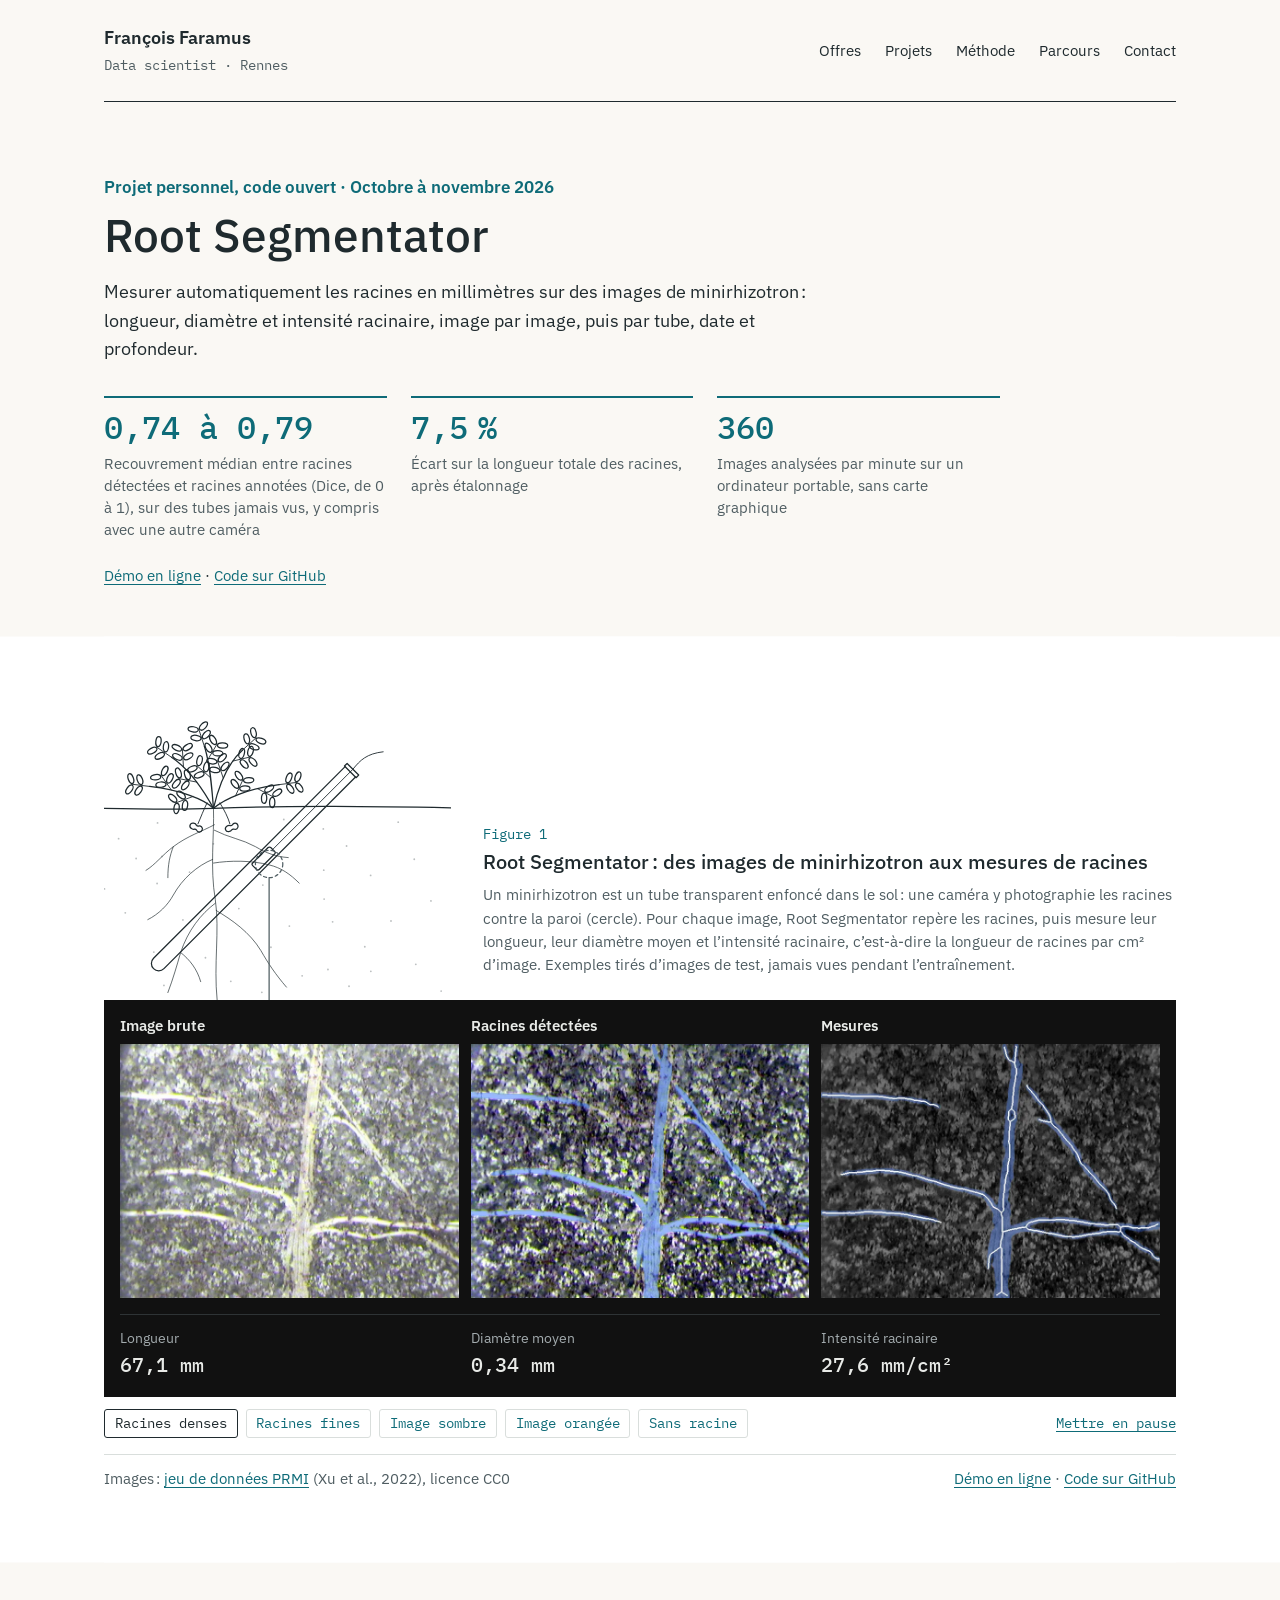
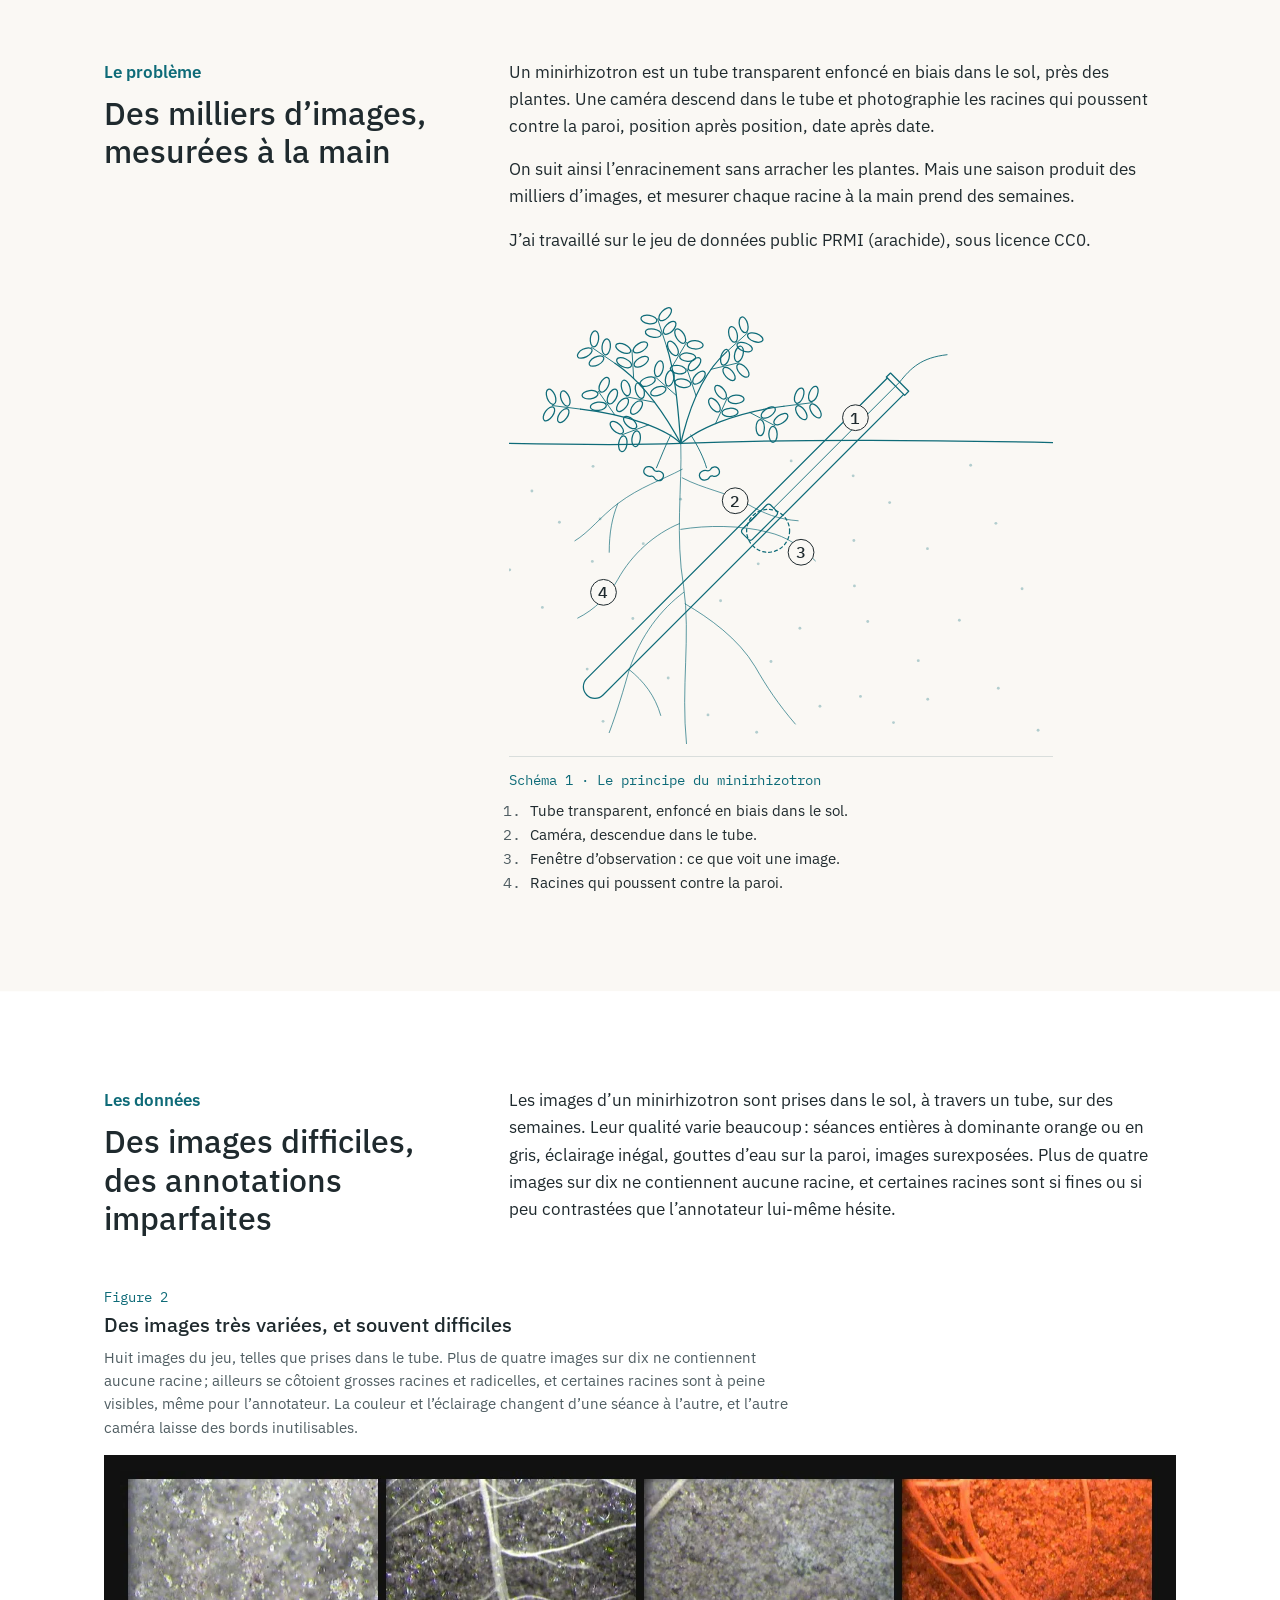
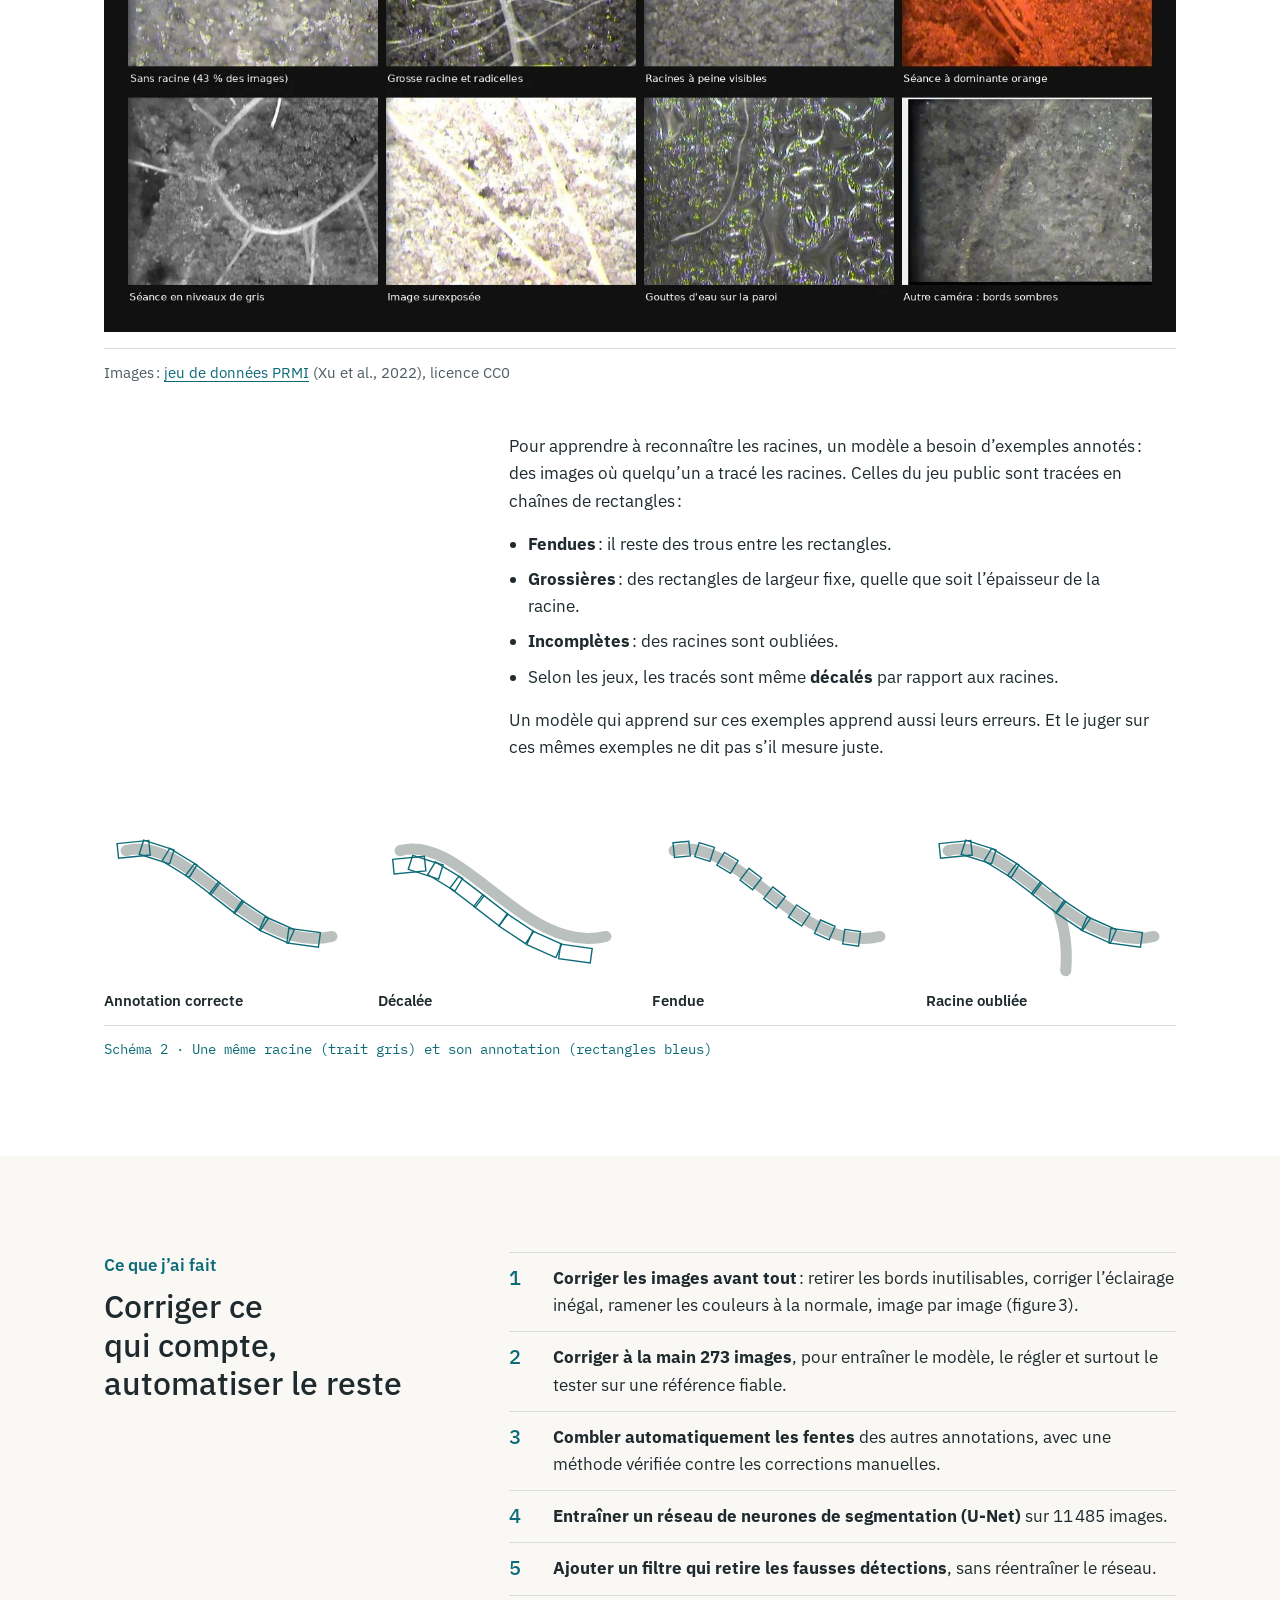
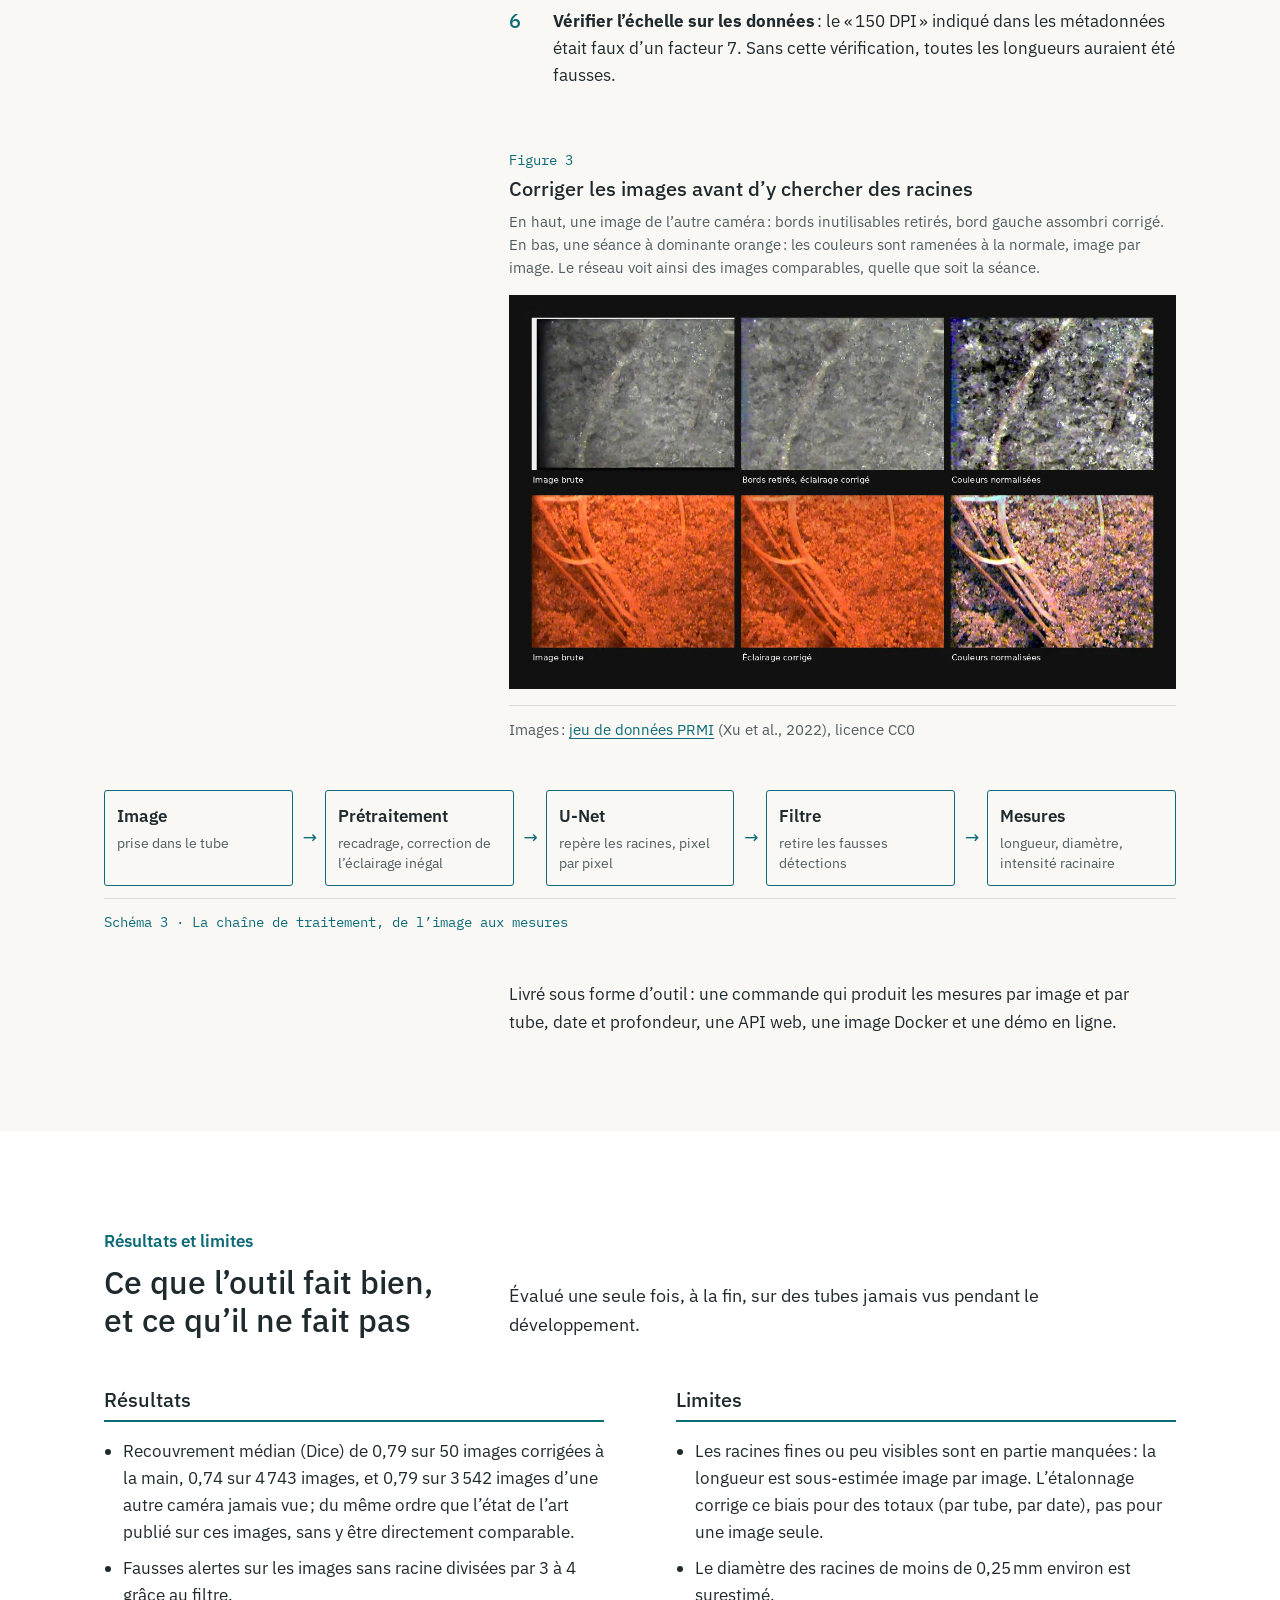
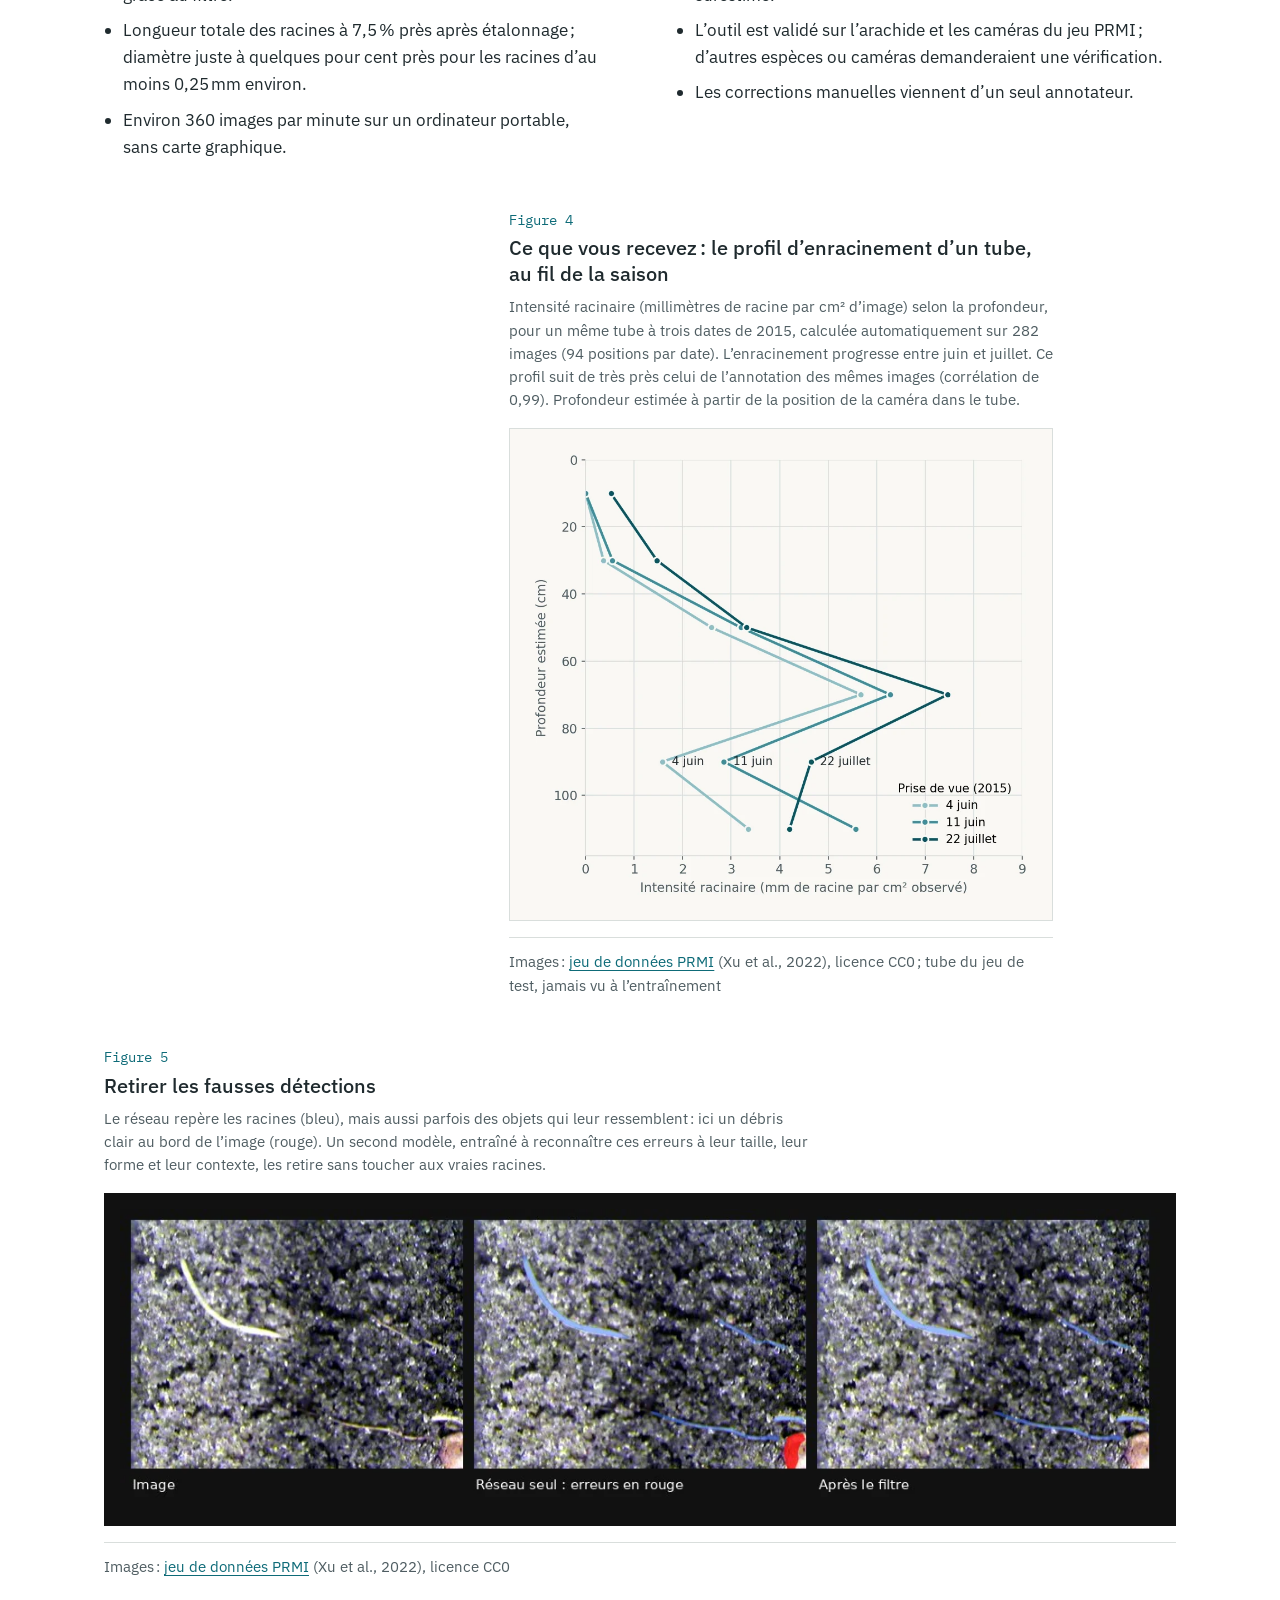
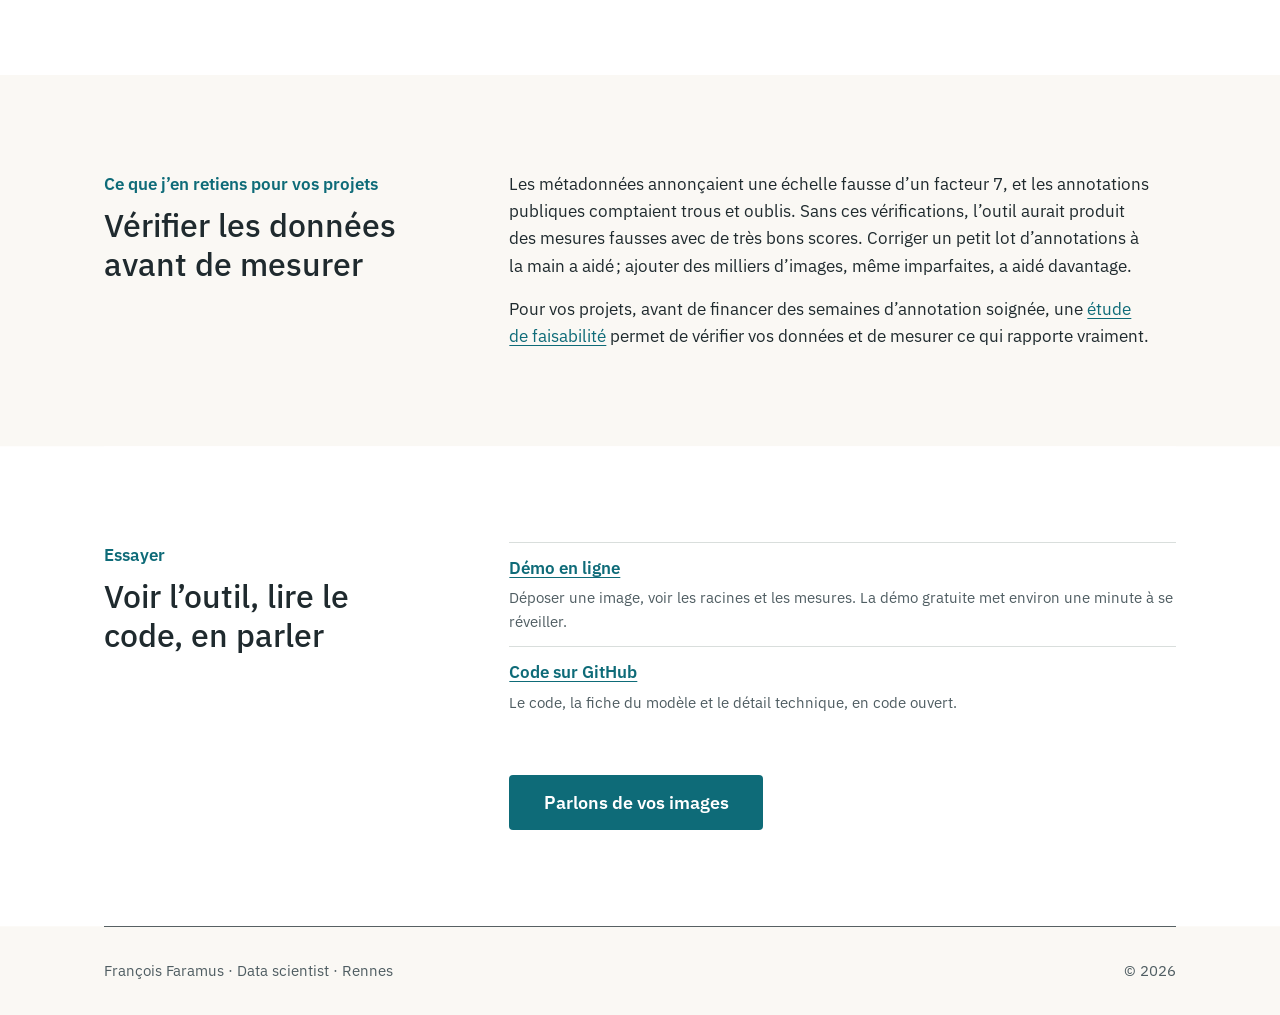
==== projets/root-segmentator.html @ a370ad86 "Maj projet  + refonte de l'interface" ====
<!doctype html>
<html lang="fr">
<head>
  <meta charset="utf-8">
  <meta name="viewport" content="width=device-width, initial-scale=1">
  <title>Root Segmentator : mesurer les racines sur des images de minirhizotron | François Faramus</title>
  <meta name="description" content="Comment j’ai construit Root Segmentator, un outil qui mesure automatiquement les racines sur des images de minirhizotron : le problème, les annotations défectueuses, la méthode, les résultats et les limites.">
  <link rel="stylesheet" href="../assets/css/style.css">
  <script src="../assets/js/figure-exemples.js" defer></script>
</head>
<body>
  <a class="lien-evitement" href="#contenu">Aller au contenu</a>

  <div class="conteneur">
    <header class="entete">
      <a class="logo" href="../index.html">François Faramus<span class="logo-precision">Data scientist · Rennes</span></a>
      <nav class="navigation" aria-label="Navigation principale">
        <ul>
          <li><a href="../index.html#offres">Offres</a></li>
          <li><a href="../index.html#projets">Projets</a></li>
          <li><a href="../index.html#methode">Méthode</a></li>
          <li><a href="../index.html#parcours">Parcours</a></li>
          <li><a href="../index.html#contact">Contact</a></li>
        </ul>
      </nav>
    </header>

    <main id="contenu">
      <header class="page-entete">
        <p class="section-etiquette">Projet personnel, code ouvert · Octobre à novembre 2026</p>
        <h1>Root Segmentator</h1>
        <p class="page-chapo">Mesurer automatiquement les racines en millimètres sur des images de minirhizotron&#8239;: longueur, diamètre et intensité racinaire, image par image, puis par tube, date et profondeur.</p>
        <dl class="chiffres-cles">
          <div><dt>Recouvrement médian entre racines détectées et racines annotées (Dice, de 0 à 1), sur des tubes jamais vus, y compris avec une autre caméra</dt><dd>0,74 à 0,79</dd></div>
          <div><dt>Écart sur la longueur totale des racines, après étalonnage</dt><dd>7,5&#8239;%</dd></div>
          <div><dt>Images analysées par minute sur un ordinateur portable, sans carte graphique</dt><dd>360</dd></div>
        </dl>
        <p class="page-liens"><a href="https://rootseg.streamlit.app">Démo en ligne</a> · <a href="https://github.com/ffaramus/rootseg">Code sur GitHub</a></p>
      </header>

      <section class="vitrine bande" aria-labelledby="figure-titre">
        <figure class="figure">
          <figcaption>
            <p class="figure-numero">Figure 1</p>
            <p class="figure-titre" id="figure-titre">Root Segmentator&#8239;: des images de minirhizotron aux mesures de racines</p>
            <p class="figure-description">Un minirhizotron est un tube transparent enfoncé dans le sol&#8239;: une caméra y photographie les racines contre la paroi (cercle). Pour chaque image, Root Segmentator repère les racines, puis mesure leur longueur, leur diamètre moyen et l’intensité racinaire, c’est-à-dire la longueur de racines par cm² d’image. Exemples tirés d’images de test, jamais vues pendant l’entraînement.</p>
          </figcaption>
          <svg class="figure-schema" viewBox="130 0 380 320" role="img" aria-labelledby="schema-titre">
            <title id="schema-titre">Schéma d’un minirhizotron&#8239;: un plant d’arachide, ses racines, et un tube transparent enfoncé en biais dans le sol, avec une caméra à l’intérieur. Un cercle marque la fenêtre d’observation, d’où part un trait vers la première image.</title>
                <path class="trait" d="M10 110 C90 107 170 113 250 110 S410 107 590 111"/>
                <g class="grains"><circle cx="153.3" cy="224.5" r="1"/><circle cx="370.4" cy="132.6" r="1"/><circle cx="27.4" cy="280.8" r="1"/><circle cx="165.2" cy="165" r="1"/><circle cx="577.6" cy="210.3" r="1"/><circle cx="488.4" cy="211.5" r="1"/><circle cx="375.5" cy="286.7" r="1"/><circle cx="313" cy="262.3" r="1"/><circle cx="444.6" cy="233.5" r="1"/><circle cx="188.7" cy="126" r="1"/><circle cx="422.5" cy="288.7" r="1"/><circle cx="241.2" cy="273.8" r="1"/><circle cx="269" cy="299.6" r="1"/><circle cx="512.2" cy="138.7" r="1"/><circle cx="96.1" cy="161.7" r="1"/><circle cx="370.9" cy="177.8" r="1"/><circle cx="304.1" cy="194.1" r="1"/><circle cx="216.5" cy="232.3" r="1"/><circle cx="347.2" cy="293.6" r="1"/><circle cx="499.6" cy="310.3" r="1"/><circle cx="395.9" cy="151.3" r="1"/><circle cx="526.6" cy="229.3" r="1"/><circle cx="69.6" cy="273.7" r="1"/><circle cx="249.9" cy="148.9" r="1"/><circle cx="184.6" cy="267.6" r="1"/><circle cx="422.3" cy="183.5" r="1"/><circle cx="303" cy="311.7" r="1"/><circle cx="130.5" cy="198.3" r="1"/><circle cx="195.7" cy="304.1" r="1"/><circle cx="522.1" cy="192.5" r="1"/><circle cx="277.8" cy="219.9" r="1"/><circle cx="380.6" cy="234.4" r="1"/><circle cx="333.2" cy="239.1" r="1"/><circle cx="327.1" cy="122.2" r="1"/><circle cx="31.2" cy="238.2" r="1"/><circle cx="371.3" cy="209.5" r="1"/><circle cx="415.9" cy="261.7" r="1"/><circle cx="32.4" cy="131.6" r="1"/><circle cx="398.6" cy="305" r="1"/><circle cx="223.8" cy="180" r="1"/><circle cx="188.2" cy="192.4" r="1"/><circle cx="452.5" cy="125.2" r="1"/><circle cx="193.6" cy="162.7" r="1"/><circle cx="470.1" cy="165.8" r="1"/><circle cx="146" cy="143.2" r="1"/><circle cx="471.8" cy="281" r="1"/></g>
                <path class="trait" d="M250 110 C240 100 214 90 180 86"/>
                <path class="trait fin" d="M227.5 97 L208.8 104"/>
                <ellipse class="trait" cx="218.8" cy="106.7" rx="5.6" ry="2.9" transform="rotate(-262.4 218.8 106.7)"/>
                <ellipse class="trait" cx="214.6" cy="95.4" rx="5.6" ry="2.9" transform="rotate(-138.4 214.6 95.4)"/>
                <ellipse class="trait" cx="209.5" cy="110.2" rx="5.6" ry="2.9" transform="rotate(-262.4 209.5 110.2)"/>
                <ellipse class="trait" cx="205.3" cy="98.9" rx="5.6" ry="2.9" transform="rotate(-138.4 205.3 98.9)"/>
                <path class="trait fin" d="M203.9 90 L192.4 73.6"/>
                <ellipse class="trait" cx="192.4" cy="84" rx="5.6" ry="2.9" transform="rotate(-187 192.4 84)"/>
                <ellipse class="trait" cx="202.2" cy="77.2" rx="5.6" ry="2.9" transform="rotate(-63 202.2 77.2)"/>
                <ellipse class="trait" cx="186.6" cy="75.9" rx="5.6" ry="2.9" transform="rotate(-187 186.6 75.9)"/>
                <ellipse class="trait" cx="196.5" cy="69" rx="5.6" ry="2.9" transform="rotate(-63 196.5 69)"/>
                <path class="trait fin" d="M180 86 L160.2 83.5"/>
                <ellipse class="trait" cx="167.9" cy="90.5" rx="5.6" ry="2.9" transform="rotate(-234.9 167.9 90.5)"/>
                <ellipse class="trait" cx="169.3" cy="78.6" rx="5.6" ry="2.9" transform="rotate(-110.9 169.3 78.6)"/>
                <ellipse class="trait" cx="157.9" cy="89.3" rx="5.6" ry="2.9" transform="rotate(-234.9 157.9 89.3)"/>
                <ellipse class="trait" cx="159.4" cy="77.4" rx="5.6" ry="2.9" transform="rotate(-110.9 159.4 77.4)"/>
                <path class="trait" d="M250 110 C238 88 222 66 204 54"/>
                <path class="trait fin" d="M231.6 81.2 L211.9 77.4"/>
                <ellipse class="trait" cx="219.1" cy="84.9" rx="5.6" ry="2.9" transform="rotate(-230.9 219.1 84.9)"/>
                <ellipse class="trait" cx="221.4" cy="73.1" rx="5.6" ry="2.9" transform="rotate(-106.9 221.4 73.1)"/>
                <ellipse class="trait" cx="209.3" cy="83" rx="5.6" ry="2.9" transform="rotate(-230.9 209.3 83)"/>
                <ellipse class="trait" cx="211.6" cy="71.2" rx="5.6" ry="2.9" transform="rotate(-106.9 211.6 71.2)"/>
                <path class="trait fin" d="M217.1 64.7 L215.9 44.8"/>
                <ellipse class="trait" cx="210.4" cy="53.6" rx="5.6" ry="2.9" transform="rotate(-155.3 210.4 53.6)"/>
                <ellipse class="trait" cx="222.4" cy="52.9" rx="5.6" ry="2.9" transform="rotate(-31.3 222.4 52.9)"/>
                <ellipse class="trait" cx="209.8" cy="43.6" rx="5.6" ry="2.9" transform="rotate(-155.3 209.8 43.6)"/>
                <ellipse class="trait" cx="221.8" cy="42.9" rx="5.6" ry="2.9" transform="rotate(-31.3 221.8 42.9)"/>
                <path class="trait fin" d="M204 54 L187.5 42.7"/>
                <ellipse class="trait" cx="191.1" cy="52.4" rx="5.6" ry="2.9" transform="rotate(-207.6 191.1 52.4)"/>
                <ellipse class="trait" cx="197.9" cy="42.5" rx="5.6" ry="2.9" transform="rotate(-83.6 197.9 42.5)"/>
                <ellipse class="trait" cx="182.9" cy="46.8" rx="5.6" ry="2.9" transform="rotate(-207.6 182.9 46.8)"/>
                <ellipse class="trait" cx="189.7" cy="36.9" rx="5.6" ry="2.9" transform="rotate(-83.6 189.7 36.9)"/>
                <path class="trait" d="M250 110 C248 84 246 60 240 42"/>
                <path class="trait fin" d="M246.9 76.5 L231.9 63.3"/>
                <ellipse class="trait" cx="234.3" cy="73.4" rx="5.6" ry="2.9" transform="rotate(-200.7 234.3 73.4)"/>
                <ellipse class="trait" cx="242.3" cy="64.4" rx="5.6" ry="2.9" transform="rotate(-76.7 242.3 64.4)"/>
                <ellipse class="trait" cx="226.8" cy="66.8" rx="5.6" ry="2.9" transform="rotate(-200.7 226.8 66.8)"/>
                <ellipse class="trait" cx="234.7" cy="57.8" rx="5.6" ry="2.9" transform="rotate(-76.7 234.7 57.8)"/>
                <path class="trait fin" d="M243.8 56.6 L254 39.4"/>
                <ellipse class="trait" cx="244.5" cy="43.6" rx="5.6" ry="2.9" transform="rotate(-121.3 244.5 43.6)"/>
                <ellipse class="trait" cx="254.8" cy="49.7" rx="5.6" ry="2.9" transform="rotate(2.7 254.8 49.7)"/>
                <ellipse class="trait" cx="249.6" cy="35" rx="5.6" ry="2.9" transform="rotate(-121.3 249.6 35)"/>
                <ellipse class="trait" cx="260" cy="41.1" rx="5.6" ry="2.9" transform="rotate(2.7 260 41.1)"/>
                <path class="trait fin" d="M240 42 L233.8 23"/>
                <ellipse class="trait" cx="230.8" cy="32.9" rx="5.6" ry="2.9" transform="rotate(-169.9 230.8 32.9)"/>
                <ellipse class="trait" cx="242.2" cy="29.2" rx="5.6" ry="2.9" transform="rotate(-45.9 242.2 29.2)"/>
                <ellipse class="trait" cx="227.7" cy="23.4" rx="5.6" ry="2.9" transform="rotate(-169.9 227.7 23.4)"/>
                <ellipse class="trait" cx="239.1" cy="19.7" rx="5.6" ry="2.9" transform="rotate(-45.9 239.1 19.7)"/>
                <path class="trait" d="M250 110 C256 84 266 60 282 46"/>
                <path class="trait fin" d="M260.7 76.8 L254.3 57.9"/>
                <ellipse class="trait" cx="251.4" cy="67.9" rx="5.6" ry="2.9" transform="rotate(-170.6 251.4 67.9)"/>
                <ellipse class="trait" cx="262.7" cy="64" rx="5.6" ry="2.9" transform="rotate(-46.6 262.7 64)"/>
                <ellipse class="trait" cx="248.2" cy="58.4" rx="5.6" ry="2.9" transform="rotate(-170.6 248.2 58.4)"/>
                <ellipse class="trait" cx="259.6" cy="54.6" rx="5.6" ry="2.9" transform="rotate(-46.6 259.6 54.6)"/>
                <path class="trait fin" d="M271.1 58.2 L290.6 53.6"/>
                <ellipse class="trait" cx="280.9" cy="49.8" rx="5.6" ry="2.9" transform="rotate(-75.3 280.9 49.8)"/>
                <ellipse class="trait" cx="283.7" cy="61.4" rx="5.6" ry="2.9" transform="rotate(48.7 283.7 61.4)"/>
                <ellipse class="trait" cx="290.6" cy="47.5" rx="5.6" ry="2.9" transform="rotate(-75.3 290.6 47.5)"/>
                <ellipse class="trait" cx="293.4" cy="59.1" rx="5.6" ry="2.9" transform="rotate(48.7 293.4 59.1)"/>
                <path class="trait fin" d="M282 46 L296.8 32.6"/>
                <ellipse class="trait" cx="286.5" cy="33.8" rx="5.6" ry="2.9" transform="rotate(-104.1 286.5 33.8)"/>
                <ellipse class="trait" cx="294.6" cy="42.7" rx="5.6" ry="2.9" transform="rotate(19.9 294.6 42.7)"/>
                <ellipse class="trait" cx="293.9" cy="27.1" rx="5.6" ry="2.9" transform="rotate(-104.1 293.9 27.1)"/>
                <ellipse class="trait" cx="302" cy="36" rx="5.6" ry="2.9" transform="rotate(19.9 302 36)"/>
                <path class="trait" d="M250 110 C262 100 288 88 322 84"/>
                <path class="trait fin" d="M274.2 96.2 L282.6 78"/>
                <ellipse class="trait" cx="273.5" cy="83.2" rx="5.6" ry="2.9" transform="rotate(-127.1 273.5 83.2)"/>
                <ellipse class="trait" cx="284.4" cy="88.3" rx="5.6" ry="2.9" transform="rotate(-3.1 284.4 88.3)"/>
                <ellipse class="trait" cx="277.8" cy="74.2" rx="5.6" ry="2.9" transform="rotate(-127.1 277.8 74.2)"/>
                <ellipse class="trait" cx="288.6" cy="79.2" rx="5.6" ry="2.9" transform="rotate(-3.1 288.6 79.2)"/>
                <path class="trait fin" d="M298.1 88.3 L315.8 97.6"/>
                <ellipse class="trait" cx="311.1" cy="88.4" rx="5.6" ry="2.9" transform="rotate(-34.4 311.1 88.4)"/>
                <ellipse class="trait" cx="305.5" cy="99" rx="5.6" ry="2.9" transform="rotate(89.6 305.5 99)"/>
                <ellipse class="trait" cx="319.9" cy="93" rx="5.6" ry="2.9" transform="rotate(-34.4 319.9 93)"/>
                <ellipse class="trait" cx="314.4" cy="103.6" rx="5.6" ry="2.9" transform="rotate(89.6 314.4 103.6)"/>
                <path class="trait fin" d="M322 84 L341.8 81.5"/>
                <ellipse class="trait" cx="332.7" cy="76.6" rx="5.6" ry="2.9" transform="rotate(-69.2 332.7 76.6)"/>
                <ellipse class="trait" cx="334.2" cy="88.5" rx="5.6" ry="2.9" transform="rotate(54.8 334.2 88.5)"/>
                <ellipse class="trait" cx="342.6" cy="75.4" rx="5.6" ry="2.9" transform="rotate(-69.2 342.6 75.4)"/>
                <ellipse class="trait" cx="344.1" cy="87.3" rx="5.6" ry="2.9" transform="rotate(54.8 344.1 87.3)"/>
                <path class="trait fin" d="M243 104 C239 112 236 120 233 127"/>
                <path class="trait" d="M-9 0 C-9 -4.5 -3 -5 -1 -3 C0 -2.4 1 -2.4 2 -3 C4 -5 9 -4.5 9 0 C9 4.5 4 5 2 3 C1 2.4 0 2.4 -1 3 C-3 5 -9 4.5 -9 0 Z" transform="translate(231 131) rotate(25) scale(0.8)"/>
                <path class="trait fin" d="M257 104 C262 112 266 120 268 127"/>
                <path class="trait" d="M-9 0 C-9 -4.5 -3 -5 -1 -3 C0 -2.4 1 -2.4 2 -3 C4 -5 9 -4.5 9 0 C9 4.5 4 5 2 3 C1 2.4 0 2.4 -1 3 C-3 5 -9 4.5 -9 0 Z" transform="translate(270 131) rotate(-20) scale(0.8)"/>
                <path class="trait racine" d="M250 110 C251 140 246 175 252 210 C257 245 250 280 254 320"/>
                <path class="trait racine" d="M251 128 C236 136 222 140 206 152 C194 161 186 172 176 178"/>
                <path class="trait racine" d="M206 152 C202 162 200 172 200 186"/>
                <path class="trait racine" d="M251 134 C266 142 282 144 296 152 C308 159 318 163 332 164"/>
                <path class="trait racine" d="M249 166 C232 173 216 187 206 205 C200 216 190 226 178 232"/>
                <path class="trait racine" d="M250 170 C268 167 292 167 311 172 C324 175 334 182 344 192"/>
                <path class="trait racine" d="M252 214 C236 226 222 244 214 268 C210 282 206 296 200 312"/>
                <path class="trait racine" d="M214 268 C224 276 232 286 236 300"/>
                <path class="trait racine" d="M253 222 C270 232 290 246 302 266 C310 280 318 292 330 306"/>
                <path class="trait" d="M394.3 64.3 L184.3 274.3 A8 8 0 0 0 195.7 285.7 L405.7 75.7"/>
                <path class="trait" d="M393.6 63.6 L396.5 60.8 L409.2 73.5 L406.4 76.4 Z"/>
                <rect class="trait" x="-14" y="-5" width="28" height="10" rx="2" transform="translate(305 165) rotate(135)"/>
                <path class="trait" d="M-2 5 L4 5" transform="translate(305 165) rotate(135)" stroke-width="2.5"/>
                <path class="trait fin" d="M314.9 155.1 L402.8 67.2 C410.8 57.2 418 50 436 48"/>
                <g class="repere"><circle class="trait" cx="311" cy="171" r="15" stroke-dasharray="3 3"/><path class="trait" d="M311 186 L311 320"/></g>
          </svg>
          <div class="figure-cadre">
            <div class="panneaux">
                  <div class="panneau">
                    <p class="panneau-titre">Image brute</p>
                    <img data-panneau="brute" src="../assets/img/racines/denses-brute.webp" width="736" height="552" alt="Image brute de minirhizotron&#8239;: plusieurs racines d’arachide, dont une grosse racine verticale.">
                  </div>
                  <div class="panneau">
                    <p class="panneau-titre">Racines détectées</p>
                    <img data-panneau="detectees" src="../assets/img/racines/denses-detectees.webp" width="736" height="552" alt="Même image&#8239;: les racines détectées sont colorées en bleu.">
                  </div>
                  <div class="panneau">
                    <p class="panneau-titre">Mesures</p>
                    <img data-panneau="mesures" src="../assets/img/racines/denses-mesures.webp" width="736" height="552" alt="Même image assombrie&#8239;: la ligne centrale blanche de chaque racine sert à mesurer la longueur.">
                  </div>
            </div>
            <dl class="figure-mesures">
              <div><dt>Longueur</dt><dd data-mesure="longueur">67,1 mm</dd></div>
              <div><dt>Diamètre moyen</dt><dd data-mesure="diametre">0,34 mm</dd></div>
              <div><dt>Intensité racinaire</dt><dd data-mesure="intensite">27,6 mm/cm²</dd></div>
            </dl>
          </div>
          <div class="figure-commandes" hidden>
            <div class="exemples" role="group" aria-label="Choisir un exemple">
                <button type="button" class="exemple" data-cle="denses" data-largeur="736" data-hauteur="552" aria-pressed="true" data-brute="Image brute de minirhizotron&#8239;: plusieurs racines d’arachide, dont une grosse racine verticale." data-detectees="Même image&#8239;: les racines détectées sont colorées en bleu." data-mesures="Même image assombrie&#8239;: la ligne centrale blanche de chaque racine sert à mesurer la longueur." data-longueur="67,1 mm" data-diametre="0,34 mm" data-intensite="27,6 mm/cm²">Racines denses</button>
                <button type="button" class="exemple" data-cle="fines" data-largeur="736" data-hauteur="552" aria-pressed="false" data-brute="Image brute de minirhizotron&#8239;: quelques racines fines, peu contrastées." data-detectees="Même image&#8239;: les racines détectées sont colorées en bleu." data-mesures="Même image assombrie&#8239;: la ligne centrale blanche de chaque racine sert à mesurer la longueur." data-longueur="31,5 mm" data-diametre="0,21 mm" data-intensite="12,9 mm/cm²">Racines fines</button>
                <button type="button" class="exemple" data-cle="sombre" data-largeur="736" data-hauteur="552" aria-pressed="false" data-brute="Image brute de minirhizotron&#8239;: image sombre traversée par quelques racines." data-detectees="Même image&#8239;: les racines détectées sont colorées en bleu." data-mesures="Même image assombrie&#8239;: la ligne centrale blanche de chaque racine sert à mesurer la longueur." data-longueur="48,7 mm" data-diametre="0,25 mm" data-intensite="20,0 mm/cm²">Image sombre</button>
                <button type="button" class="exemple" data-cle="orangee" data-largeur="736" data-hauteur="552" aria-pressed="false" data-brute="Image brute de minirhizotron&#8239;: sol aux tons orangés, traversé par plusieurs racines brunes." data-detectees="Même image&#8239;: les racines détectées sont colorées en bleu." data-mesures="Même image assombrie&#8239;: la ligne centrale blanche de chaque racine sert à mesurer la longueur." data-longueur="54,9 mm" data-diametre="0,30 mm" data-intensite="22,6 mm/cm²">Image orangée</button>
                <button type="button" class="exemple" data-cle="sans-racine" data-largeur="736" data-hauteur="552" aria-pressed="false" data-brute="Image brute de minirhizotron&#8239;: sol sans racine." data-detectees="Même image&#8239;: aucune racine détectée." data-mesures="Même image assombrie&#8239;: aucune racine à mesurer." data-longueur="0,0 mm" data-diametre="aucune racine" data-intensite="0,0 mm/cm²">Sans racine</button>
            </div>
            <button class="figure-lecture" type="button">Mettre en pause</button>
          </div>
          <p class="figure-source">
            <span>Images&#8239;: <a href="https://datadryad.org/dataset/doi:10.5061/dryad.2v6wwpzp4">jeu de données PRMI</a> (Xu et al., 2022), licence CC0</span>
            <span class="figure-liens"><a href="https://rootseg.streamlit.app">Démo en ligne</a> · <a href="https://github.com/ffaramus/rootseg">Code sur GitHub</a></span>
          </p>
        </figure>
      </section>

      <section class="section" aria-labelledby="probleme-titre">
        <header class="section-entete">
          <div class="section-titre">
            <p class="section-etiquette">Le problème</p>
            <h2 id="probleme-titre">Des milliers d’images, mesurées à la main</h2>
          </div>
        </header>
        <div class="etude-colonnes">
          <div class="etude-texte">
            <p>Un minirhizotron est un tube transparent enfoncé en biais dans le sol, près des plantes. Une caméra descend dans le tube et photographie les racines qui poussent contre la paroi, position après position, date après date.</p>
            <p>On suit ainsi l’enracinement sans arracher les plantes. Mais une saison produit des milliers d’images, et mesurer chaque racine à la main prend des semaines.</p>
            <p>J’ai travaillé sur le jeu de données public PRMI (arachide), sous licence CC0.</p>
          </div>
          <figure class="schema">
            <svg class="schema-dessin" viewBox="130 0 380 320" role="img" aria-labelledby="schema1-titre">
              <title id="schema1-titre">Schéma d’un minirhizotron : plant d’arachide, racines, tube transparent enfoncé en biais dans le sol, caméra dans le tube et fenêtre d’observation entourée.</title>
              <path class="trait" d="M10 110 C90 107 170 113 250 110 S410 107 590 111"/>
              <g class="grains"><circle cx="153.3" cy="224.5" r="1"/><circle cx="370.4" cy="132.6" r="1"/><circle cx="27.4" cy="280.8" r="1"/><circle cx="165.2" cy="165" r="1"/><circle cx="577.6" cy="210.3" r="1"/><circle cx="488.4" cy="211.5" r="1"/><circle cx="375.5" cy="286.7" r="1"/><circle cx="313" cy="262.3" r="1"/><circle cx="444.6" cy="233.5" r="1"/><circle cx="188.7" cy="126" r="1"/><circle cx="422.5" cy="288.7" r="1"/><circle cx="241.2" cy="273.8" r="1"/><circle cx="269" cy="299.6" r="1"/><circle cx="512.2" cy="138.7" r="1"/><circle cx="96.1" cy="161.7" r="1"/><circle cx="370.9" cy="177.8" r="1"/><circle cx="304.1" cy="194.1" r="1"/><circle cx="216.5" cy="232.3" r="1"/><circle cx="347.2" cy="293.6" r="1"/><circle cx="499.6" cy="310.3" r="1"/><circle cx="395.9" cy="151.3" r="1"/><circle cx="526.6" cy="229.3" r="1"/><circle cx="69.6" cy="273.7" r="1"/><circle cx="249.9" cy="148.9" r="1"/><circle cx="184.6" cy="267.6" r="1"/><circle cx="422.3" cy="183.5" r="1"/><circle cx="303" cy="311.7" r="1"/><circle cx="130.5" cy="198.3" r="1"/><circle cx="195.7" cy="304.1" r="1"/><circle cx="522.1" cy="192.5" r="1"/><circle cx="277.8" cy="219.9" r="1"/><circle cx="380.6" cy="234.4" r="1"/><circle cx="333.2" cy="239.1" r="1"/><circle cx="327.1" cy="122.2" r="1"/><circle cx="31.2" cy="238.2" r="1"/><circle cx="371.3" cy="209.5" r="1"/><circle cx="415.9" cy="261.7" r="1"/><circle cx="32.4" cy="131.6" r="1"/><circle cx="398.6" cy="305" r="1"/><circle cx="223.8" cy="180" r="1"/><circle cx="188.2" cy="192.4" r="1"/><circle cx="452.5" cy="125.2" r="1"/><circle cx="193.6" cy="162.7" r="1"/><circle cx="470.1" cy="165.8" r="1"/><circle cx="146" cy="143.2" r="1"/><circle cx="471.8" cy="281" r="1"/></g>
              <path class="trait" d="M250 110 C240 100 214 90 180 86"/>
              <path class="trait fin" d="M227.5 97 L208.8 104"/>
              <ellipse class="trait" cx="218.8" cy="106.7" rx="5.6" ry="2.9" transform="rotate(-262.4 218.8 106.7)"/>
              <ellipse class="trait" cx="214.6" cy="95.4" rx="5.6" ry="2.9" transform="rotate(-138.4 214.6 95.4)"/>
              <ellipse class="trait" cx="209.5" cy="110.2" rx="5.6" ry="2.9" transform="rotate(-262.4 209.5 110.2)"/>
              <ellipse class="trait" cx="205.3" cy="98.9" rx="5.6" ry="2.9" transform="rotate(-138.4 205.3 98.9)"/>
              <path class="trait fin" d="M203.9 90 L192.4 73.6"/>
              <ellipse class="trait" cx="192.4" cy="84" rx="5.6" ry="2.9" transform="rotate(-187 192.4 84)"/>
              <ellipse class="trait" cx="202.2" cy="77.2" rx="5.6" ry="2.9" transform="rotate(-63 202.2 77.2)"/>
              <ellipse class="trait" cx="186.6" cy="75.9" rx="5.6" ry="2.9" transform="rotate(-187 186.6 75.9)"/>
              <ellipse class="trait" cx="196.5" cy="69" rx="5.6" ry="2.9" transform="rotate(-63 196.5 69)"/>
              <path class="trait fin" d="M180 86 L160.2 83.5"/>
              <ellipse class="trait" cx="167.9" cy="90.5" rx="5.6" ry="2.9" transform="rotate(-234.9 167.9 90.5)"/>
              <ellipse class="trait" cx="169.3" cy="78.6" rx="5.6" ry="2.9" transform="rotate(-110.9 169.3 78.6)"/>
              <ellipse class="trait" cx="157.9" cy="89.3" rx="5.6" ry="2.9" transform="rotate(-234.9 157.9 89.3)"/>
              <ellipse class="trait" cx="159.4" cy="77.4" rx="5.6" ry="2.9" transform="rotate(-110.9 159.4 77.4)"/>
              <path class="trait" d="M250 110 C238 88 222 66 204 54"/>
              <path class="trait fin" d="M231.6 81.2 L211.9 77.4"/>
              <ellipse class="trait" cx="219.1" cy="84.9" rx="5.6" ry="2.9" transform="rotate(-230.9 219.1 84.9)"/>
              <ellipse class="trait" cx="221.4" cy="73.1" rx="5.6" ry="2.9" transform="rotate(-106.9 221.4 73.1)"/>
              <ellipse class="trait" cx="209.3" cy="83" rx="5.6" ry="2.9" transform="rotate(-230.9 209.3 83)"/>
              <ellipse class="trait" cx="211.6" cy="71.2" rx="5.6" ry="2.9" transform="rotate(-106.9 211.6 71.2)"/>
              <path class="trait fin" d="M217.1 64.7 L215.9 44.8"/>
              <ellipse class="trait" cx="210.4" cy="53.6" rx="5.6" ry="2.9" transform="rotate(-155.3 210.4 53.6)"/>
              <ellipse class="trait" cx="222.4" cy="52.9" rx="5.6" ry="2.9" transform="rotate(-31.3 222.4 52.9)"/>
              <ellipse class="trait" cx="209.8" cy="43.6" rx="5.6" ry="2.9" transform="rotate(-155.3 209.8 43.6)"/>
              <ellipse class="trait" cx="221.8" cy="42.9" rx="5.6" ry="2.9" transform="rotate(-31.3 221.8 42.9)"/>
              <path class="trait fin" d="M204 54 L187.5 42.7"/>
              <ellipse class="trait" cx="191.1" cy="52.4" rx="5.6" ry="2.9" transform="rotate(-207.6 191.1 52.4)"/>
              <ellipse class="trait" cx="197.9" cy="42.5" rx="5.6" ry="2.9" transform="rotate(-83.6 197.9 42.5)"/>
              <ellipse class="trait" cx="182.9" cy="46.8" rx="5.6" ry="2.9" transform="rotate(-207.6 182.9 46.8)"/>
              <ellipse class="trait" cx="189.7" cy="36.9" rx="5.6" ry="2.9" transform="rotate(-83.6 189.7 36.9)"/>
              <path class="trait" d="M250 110 C248 84 246 60 240 42"/>
              <path class="trait fin" d="M246.9 76.5 L231.9 63.3"/>
              <ellipse class="trait" cx="234.3" cy="73.4" rx="5.6" ry="2.9" transform="rotate(-200.7 234.3 73.4)"/>
              <ellipse class="trait" cx="242.3" cy="64.4" rx="5.6" ry="2.9" transform="rotate(-76.7 242.3 64.4)"/>
              <ellipse class="trait" cx="226.8" cy="66.8" rx="5.6" ry="2.9" transform="rotate(-200.7 226.8 66.8)"/>
              <ellipse class="trait" cx="234.7" cy="57.8" rx="5.6" ry="2.9" transform="rotate(-76.7 234.7 57.8)"/>
              <path class="trait fin" d="M243.8 56.6 L254 39.4"/>
              <ellipse class="trait" cx="244.5" cy="43.6" rx="5.6" ry="2.9" transform="rotate(-121.3 244.5 43.6)"/>
              <ellipse class="trait" cx="254.8" cy="49.7" rx="5.6" ry="2.9" transform="rotate(2.7 254.8 49.7)"/>
              <ellipse class="trait" cx="249.6" cy="35" rx="5.6" ry="2.9" transform="rotate(-121.3 249.6 35)"/>
              <ellipse class="trait" cx="260" cy="41.1" rx="5.6" ry="2.9" transform="rotate(2.7 260 41.1)"/>
              <path class="trait fin" d="M240 42 L233.8 23"/>
              <ellipse class="trait" cx="230.8" cy="32.9" rx="5.6" ry="2.9" transform="rotate(-169.9 230.8 32.9)"/>
              <ellipse class="trait" cx="242.2" cy="29.2" rx="5.6" ry="2.9" transform="rotate(-45.9 242.2 29.2)"/>
              <ellipse class="trait" cx="227.7" cy="23.4" rx="5.6" ry="2.9" transform="rotate(-169.9 227.7 23.4)"/>
              <ellipse class="trait" cx="239.1" cy="19.7" rx="5.6" ry="2.9" transform="rotate(-45.9 239.1 19.7)"/>
              <path class="trait" d="M250 110 C256 84 266 60 282 46"/>
              <path class="trait fin" d="M260.7 76.8 L254.3 57.9"/>
              <ellipse class="trait" cx="251.4" cy="67.9" rx="5.6" ry="2.9" transform="rotate(-170.6 251.4 67.9)"/>
              <ellipse class="trait" cx="262.7" cy="64" rx="5.6" ry="2.9" transform="rotate(-46.6 262.7 64)"/>
              <ellipse class="trait" cx="248.2" cy="58.4" rx="5.6" ry="2.9" transform="rotate(-170.6 248.2 58.4)"/>
              <ellipse class="trait" cx="259.6" cy="54.6" rx="5.6" ry="2.9" transform="rotate(-46.6 259.6 54.6)"/>
              <path class="trait fin" d="M271.1 58.2 L290.6 53.6"/>
              <ellipse class="trait" cx="280.9" cy="49.8" rx="5.6" ry="2.9" transform="rotate(-75.3 280.9 49.8)"/>
              <ellipse class="trait" cx="283.7" cy="61.4" rx="5.6" ry="2.9" transform="rotate(48.7 283.7 61.4)"/>
              <ellipse class="trait" cx="290.6" cy="47.5" rx="5.6" ry="2.9" transform="rotate(-75.3 290.6 47.5)"/>
              <ellipse class="trait" cx="293.4" cy="59.1" rx="5.6" ry="2.9" transform="rotate(48.7 293.4 59.1)"/>
              <path class="trait fin" d="M282 46 L296.8 32.6"/>
              <ellipse class="trait" cx="286.5" cy="33.8" rx="5.6" ry="2.9" transform="rotate(-104.1 286.5 33.8)"/>
              <ellipse class="trait" cx="294.6" cy="42.7" rx="5.6" ry="2.9" transform="rotate(19.9 294.6 42.7)"/>
              <ellipse class="trait" cx="293.9" cy="27.1" rx="5.6" ry="2.9" transform="rotate(-104.1 293.9 27.1)"/>
              <ellipse class="trait" cx="302" cy="36" rx="5.6" ry="2.9" transform="rotate(19.9 302 36)"/>
              <path class="trait" d="M250 110 C262 100 288 88 322 84"/>
              <path class="trait fin" d="M274.2 96.2 L282.6 78"/>
              <ellipse class="trait" cx="273.5" cy="83.2" rx="5.6" ry="2.9" transform="rotate(-127.1 273.5 83.2)"/>
              <ellipse class="trait" cx="284.4" cy="88.3" rx="5.6" ry="2.9" transform="rotate(-3.1 284.4 88.3)"/>
              <ellipse class="trait" cx="277.8" cy="74.2" rx="5.6" ry="2.9" transform="rotate(-127.1 277.8 74.2)"/>
              <ellipse class="trait" cx="288.6" cy="79.2" rx="5.6" ry="2.9" transform="rotate(-3.1 288.6 79.2)"/>
              <path class="trait fin" d="M298.1 88.3 L315.8 97.6"/>
              <ellipse class="trait" cx="311.1" cy="88.4" rx="5.6" ry="2.9" transform="rotate(-34.4 311.1 88.4)"/>
              <ellipse class="trait" cx="305.5" cy="99" rx="5.6" ry="2.9" transform="rotate(89.6 305.5 99)"/>
              <ellipse class="trait" cx="319.9" cy="93" rx="5.6" ry="2.9" transform="rotate(-34.4 319.9 93)"/>
              <ellipse class="trait" cx="314.4" cy="103.6" rx="5.6" ry="2.9" transform="rotate(89.6 314.4 103.6)"/>
              <path class="trait fin" d="M322 84 L341.8 81.5"/>
              <ellipse class="trait" cx="332.7" cy="76.6" rx="5.6" ry="2.9" transform="rotate(-69.2 332.7 76.6)"/>
              <ellipse class="trait" cx="334.2" cy="88.5" rx="5.6" ry="2.9" transform="rotate(54.8 334.2 88.5)"/>
              <ellipse class="trait" cx="342.6" cy="75.4" rx="5.6" ry="2.9" transform="rotate(-69.2 342.6 75.4)"/>
              <ellipse class="trait" cx="344.1" cy="87.3" rx="5.6" ry="2.9" transform="rotate(54.8 344.1 87.3)"/>
              <path class="trait fin" d="M243 104 C239 112 236 120 233 127"/>
              <path class="trait" d="M-9 0 C-9 -4.5 -3 -5 -1 -3 C0 -2.4 1 -2.4 2 -3 C4 -5 9 -4.5 9 0 C9 4.5 4 5 2 3 C1 2.4 0 2.4 -1 3 C-3 5 -9 4.5 -9 0 Z" transform="translate(231 131) rotate(25) scale(0.8)"/>
              <path class="trait fin" d="M257 104 C262 112 266 120 268 127"/>
              <path class="trait" d="M-9 0 C-9 -4.5 -3 -5 -1 -3 C0 -2.4 1 -2.4 2 -3 C4 -5 9 -4.5 9 0 C9 4.5 4 5 2 3 C1 2.4 0 2.4 -1 3 C-3 5 -9 4.5 -9 0 Z" transform="translate(270 131) rotate(-20) scale(0.8)"/>
              <path class="trait racine" d="M250 110 C251 140 246 175 252 210 C257 245 250 280 254 320"/>
              <path class="trait racine" d="M251 128 C236 136 222 140 206 152 C194 161 186 172 176 178"/>
              <path class="trait racine" d="M206 152 C202 162 200 172 200 186"/>
              <path class="trait racine" d="M251 134 C266 142 282 144 296 152 C308 159 318 163 332 164"/>
              <path class="trait racine" d="M249 166 C232 173 216 187 206 205 C200 216 190 226 178 232"/>
              <path class="trait racine" d="M250 170 C268 167 292 167 311 172 C324 175 334 182 344 192"/>
              <path class="trait racine" d="M252 214 C236 226 222 244 214 268 C210 282 206 296 200 312"/>
              <path class="trait racine" d="M214 268 C224 276 232 286 236 300"/>
              <path class="trait racine" d="M253 222 C270 232 290 246 302 266 C310 280 318 292 330 306"/>
              <path class="trait" d="M394.3 64.3 L184.3 274.3 A8 8 0 0 0 195.7 285.7 L405.7 75.7"/>
              <path class="trait" d="M393.6 63.6 L396.5 60.8 L409.2 73.5 L406.4 76.4 Z"/>
              <rect class="trait" x="-14" y="-5" width="28" height="10" rx="2" transform="translate(305 165) rotate(135)"/>
              <path class="trait" d="M-2 5 L4 5" transform="translate(305 165) rotate(135)" stroke-width="2.5"/>
              <path class="trait fin" d="M314.9 155.1 L402.8 67.2 C410.8 57.2 418 50 436 48"/>
              <g class="repere"><circle class="trait" cx="311" cy="171" r="15" stroke-dasharray="3 3"/></g>
              <g class="marque"><circle cx="372" cy="92" r="9"/><text x="372" y="92">1</text></g><g class="marque"><circle cx="288" cy="150" r="9"/><text x="288" y="150">2</text></g><g class="marque"><circle cx="334" cy="186" r="9"/><text x="334" y="186">3</text></g><g class="marque"><circle cx="196" cy="214" r="9"/><text x="196" y="214">4</text></g>
            </svg>
            <figcaption>
              <p class="schema-numero">Schéma 1 · Le principe du minirhizotron</p>
              <ol class="schema-legende">
                <li>Tube transparent, enfoncé en biais dans le sol.</li>
                <li>Caméra, descendue dans le tube.</li>
                <li>Fenêtre d’observation&#8239;: ce que voit une image.</li>
                <li>Racines qui poussent contre la paroi.</li>
              </ol>
            </figcaption>
          </figure>
        </div>
      </section>

      <section class="section bande" aria-labelledby="donnees-titre">
        <header class="section-entete">
          <div class="section-titre">
            <p class="section-etiquette">Les données</p>
            <h2 id="donnees-titre">Des images difficiles, des annotations imparfaites</h2>
          </div>
        </header>
        <div class="etude-texte">
          <p>Les images d’un minirhizotron sont prises dans le sol, à travers un tube, sur des semaines. Leur qualité varie beaucoup&#8239;: séances entières à dominante orange ou en gris, éclairage inégal, gouttes d’eau sur la paroi, images surexposées. Plus de quatre images sur dix ne contiennent aucune racine, et certaines racines sont si fines ou si peu contrastées que l’annotateur lui-même hésite.</p>
        </div>
        <figure class="figure-simple " aria-labelledby="fig2-titre">
          <figcaption>
            <p class="figure-numero">Figure 2</p>
            <p class="figure-titre" id="fig2-titre">Des images très variées, et souvent difficiles</p>
            <p class="figure-description">Huit images du jeu, telles que prises dans le tube. Plus de quatre images sur dix ne contiennent aucune racine&#8239;; ailleurs se côtoient grosses racines et radicelles, et certaines racines sont à peine visibles, même pour l’annotateur. La couleur et l’éclairage changent d’une séance à l’autre, et l’autre caméra laisse des bords inutilisables.</p>
          </figcaption>
          <div class="figure-cadre"><img src="../assets/img/racines/diversite.webp" width="1532" height="656" loading="lazy" alt="Huit images de minirhizotron d’arachide&#8239;: sans racine, grosse racine et radicelles, racines à peine visibles, séance à dominante orange, séance en niveaux de gris, image surexposée, gouttes d’eau sur la paroi, autre caméra aux bords sombres."></div>
          <p class="figure-source"><span>Images&#8239;: <a href="https://datadryad.org/dataset/doi:10.5061/dryad.2v6wwpzp4">jeu de données PRMI</a> (Xu et al., 2022), licence CC0</span></p>
        </figure>
        <div class="etude-texte">
          <p>Pour apprendre à reconnaître les racines, un modèle a besoin d’exemples annotés&#8239;: des images où quelqu’un a tracé les racines. Celles du jeu public sont tracées en chaînes de rectangles&#8239;:</p>
          <ul class="fiche-points">
            <li><strong>Fendues</strong>&#8239;: il reste des trous entre les rectangles.</li>
            <li><strong>Grossières</strong>&#8239;: des rectangles de largeur fixe, quelle que soit l’épaisseur de la racine.</li>
            <li><strong>Incomplètes</strong>&#8239;: des racines sont oubliées.</li>
            <li>Selon les jeux, les tracés sont même <strong>décalés</strong> par rapport aux racines.</li>
          </ul>
          <p>Un modèle qui apprend sur ces exemples apprend aussi leurs erreurs. Et le juger sur ces mêmes exemples ne dit pas s’il mesure juste.</p>
        </div>
        <figure class="schema schema-large">
          <div class="defauts">
            <div class="defaut">
              <svg viewBox="0 0 204 140" role="img" aria-label="Annotation correcte : Les rectangles recouvrent la racine."><path class="racine" d="M18 34 C70 20 120 120 186 104"/><rect class="annotation" x="-13" y="-6" width="26" height="12" transform="translate(24.2 32.9) rotate(-5.8)"/><rect class="annotation" x="-13" y="-6" width="26" height="12" transform="translate(42.9 35.1) rotate(17.7)"/><rect class="annotation" x="-13" y="-6" width="26" height="12" transform="translate(61.6 44) rotate(31.3)"/><rect class="annotation" x="-13" y="-6" width="26" height="12" transform="translate(80.6 57.2) rotate(37.2)"/><rect class="annotation" x="-13" y="-6" width="26" height="12" transform="translate(100 72.3) rotate(37.7)"/><rect class="annotation" x="-13" y="-6" width="26" height="12" transform="translate(120.1 86.9) rotate(33.6)"/><rect class="annotation" x="-13" y="-6" width="26" height="12" transform="translate(141 98.7) rotate(24)"/><rect class="annotation" x="-13" y="-6" width="26" height="12" transform="translate(162.9 105.1) rotate(7.8)"/></svg>
              <p>Annotation correcte</p>
            </div>
            <div class="defaut">
              <svg viewBox="0 0 204 140" role="img" aria-label="Décalée : Les rectangles passent à côté de la racine."><path class="racine" d="M18 34 C70 20 120 120 186 104"/><rect class="annotation" x="-13" y="-6" width="26" height="12" transform="translate(25.5 45.8) rotate(-5.8)"/><rect class="annotation" x="-13" y="-6" width="26" height="12" transform="translate(38.9 47.5) rotate(17.7)"/><rect class="annotation" x="-13" y="-6" width="26" height="12" transform="translate(54.8 55.1) rotate(31.3)"/><rect class="annotation" x="-13" y="-6" width="26" height="12" transform="translate(72.7 67.6) rotate(37.2)"/><rect class="annotation" x="-13" y="-6" width="26" height="12" transform="translate(92.1 82.6) rotate(37.7)"/><rect class="annotation" x="-13" y="-6" width="26" height="12" transform="translate(112.9 97.7) rotate(33.6)"/><rect class="annotation" x="-13" y="-6" width="26" height="12" transform="translate(135.7 110.5) rotate(24)"/><rect class="annotation" x="-13" y="-6" width="26" height="12" transform="translate(161.1 118) rotate(7.8)"/></svg>
              <p>Décalée</p>
            </div>
            <div class="defaut">
              <svg viewBox="0 0 204 140" role="img" aria-label="Fendue : Il reste des trous entre les rectangles."><path class="racine" d="M18 34 C70 20 120 120 186 104"/><rect class="annotation" x="-6.5" y="-6" width="13" height="12" transform="translate(24.2 32.9) rotate(-5.8)"/><rect class="annotation" x="-6.5" y="-6" width="13" height="12" transform="translate(42.9 35.1) rotate(17.7)"/><rect class="annotation" x="-6.5" y="-6" width="13" height="12" transform="translate(61.6 44) rotate(31.3)"/><rect class="annotation" x="-6.5" y="-6" width="13" height="12" transform="translate(80.6 57.2) rotate(37.2)"/><rect class="annotation" x="-6.5" y="-6" width="13" height="12" transform="translate(100 72.3) rotate(37.7)"/><rect class="annotation" x="-6.5" y="-6" width="13" height="12" transform="translate(120.1 86.9) rotate(33.6)"/><rect class="annotation" x="-6.5" y="-6" width="13" height="12" transform="translate(141 98.7) rotate(24)"/><rect class="annotation" x="-6.5" y="-6" width="13" height="12" transform="translate(162.9 105.1) rotate(7.8)"/></svg>
              <p>Fendue</p>
            </div>
            <div class="defaut">
              <svg viewBox="0 0 204 140" role="img" aria-label="Racine oubliée : La racine principale est annotée, pas sa ramification."><path class="racine" d="M18 34 C70 20 120 120 186 104"/><path class="racine" d="M104 72 C112 92 116 108 114 132"/><rect class="annotation" x="-13" y="-6" width="26" height="12" transform="translate(24.2 32.9) rotate(-5.8)"/><rect class="annotation" x="-13" y="-6" width="26" height="12" transform="translate(42.9 35.1) rotate(17.7)"/><rect class="annotation" x="-13" y="-6" width="26" height="12" transform="translate(61.6 44) rotate(31.3)"/><rect class="annotation" x="-13" y="-6" width="26" height="12" transform="translate(80.6 57.2) rotate(37.2)"/><rect class="annotation" x="-13" y="-6" width="26" height="12" transform="translate(100 72.3) rotate(37.7)"/><rect class="annotation" x="-13" y="-6" width="26" height="12" transform="translate(120.1 86.9) rotate(33.6)"/><rect class="annotation" x="-13" y="-6" width="26" height="12" transform="translate(141 98.7) rotate(24)"/><rect class="annotation" x="-13" y="-6" width="26" height="12" transform="translate(162.9 105.1) rotate(7.8)"/></svg>
              <p>Racine oubliée</p>
            </div>
          </div>
          <figcaption><p class="schema-numero">Schéma 2 · Une même racine (trait gris) et son annotation (rectangles bleus)</p></figcaption>
        </figure>
      </section>

      <section class="section" aria-labelledby="methode-titre">
        <header class="section-entete">
          <div class="section-titre">
            <p class="section-etiquette">Ce que j’ai fait</p>
            <h2 id="methode-titre">Corriger ce qui compte, automatiser le reste</h2>
          </div>
        </header>
        <ol class="liste-etapes">
          <li><strong>Corriger les images avant tout</strong>&#8239;: retirer les bords inutilisables, corriger l’éclairage inégal, ramener les couleurs à la normale, image par image (figure&#8239;3).</li>
          <li><strong>Corriger à la main 273 images</strong>, pour entraîner le modèle, le régler et surtout le tester sur une référence fiable.</li>
          <li><strong>Combler automatiquement les fentes</strong> des autres annotations, avec une méthode vérifiée contre les corrections manuelles.</li>
          <li><strong>Entraîner un réseau de neurones de segmentation (U-Net)</strong> sur 11&#8239;485 images.</li>
          <li><strong>Ajouter un filtre qui retire les fausses détections</strong>, sans réentraîner le réseau.</li>
          <li><strong>Vérifier l’échelle sur les données</strong>&#8239;: le «&#8239;150 DPI&#8239;» indiqué dans les métadonnées était faux d’un facteur 7. Sans cette vérification, toutes les longueurs auraient été fausses.</li>
        </ol>
        <figure class="figure-simple figure-etroite" aria-labelledby="fig3-titre">
          <figcaption>
            <p class="figure-numero">Figure 3</p>
            <p class="figure-titre" id="fig3-titre">Corriger les images avant d’y chercher des racines</p>
            <p class="figure-description">En haut, une image de l’autre caméra&#8239;: bords inutilisables retirés, bord gauche assombri corrigé. En bas, une séance à dominante orange&#8239;: les couleurs sont ramenées à la normale, image par image. Le réseau voit ainsi des images comparables, quelle que soit la séance.</p>
          </figcaption>
          <div class="figure-cadre"><img src="../assets/img/racines/pretraitement.webp" width="1152" height="656" loading="lazy" alt="Deux images avant et après le prétraitement&#8239;: bords retirés et éclairage corrigé, puis couleurs normalisées&#8239;; en bas, une image à dominante orange ramenée à des couleurs normales."></div>
          <p class="figure-source"><span>Images&#8239;: <a href="https://datadryad.org/dataset/doi:10.5061/dryad.2v6wwpzp4">jeu de données PRMI</a> (Xu et al., 2022), licence CC0</span></p>
        </figure>
        <figure class="schema schema-large">
          <ol class="chaine">
            <li><strong>Image</strong><span>prise dans le tube</span></li>
            <li><strong>Prétraitement</strong><span>recadrage, correction de l’éclairage inégal</span></li>
            <li><strong>U-Net</strong><span>repère les racines, pixel par pixel</span></li>
            <li><strong>Filtre</strong><span>retire les fausses détections</span></li>
            <li><strong>Mesures</strong><span>longueur, diamètre, intensité racinaire</span></li>
          </ol>
          <figcaption><p class="schema-numero">Schéma 3 · La chaîne de traitement, de l’image aux mesures</p></figcaption>
        </figure>
        <p class="etude-texte etude-livraison">Livré sous forme d’outil&#8239;: une commande qui produit les mesures par image et par tube, date et profondeur, une API web, une image Docker et une démo en ligne.</p>
      </section>

      <section class="section bande" aria-labelledby="resultats-titre">
        <header class="section-entete">
          <div class="section-titre">
            <p class="section-etiquette">Résultats et limites</p>
            <h2 id="resultats-titre">Ce que l’outil fait bien, et ce qu’il ne fait pas</h2>
          </div>
          <p class="section-chapo">Évalué une seule fois, à la fin, sur des tubes jamais vus pendant le développement.</p>
        </header>
        <div class="bilan">
          <div>
            <h3>Résultats</h3>
            <ul class="fiche-points">
              <li>Recouvrement médian (Dice) de 0,79 sur 50 images corrigées à la main, 0,74 sur 4&#8239;743 images, et 0,79 sur 3&#8239;542 images d’une autre caméra jamais vue&#8239;; du même ordre que l’état de l’art publié sur ces images, sans y être directement comparable.</li>
              <li>Fausses alertes sur les images sans racine divisées par 3 à 4 grâce au filtre.</li>
              <li>Longueur totale des racines à 7,5&#8239;% près après étalonnage&#8239;; diamètre juste à quelques pour cent près pour les racines d’au moins 0,25&#8239;mm environ.</li>
              <li>Environ 360 images par minute sur un ordinateur portable, sans carte graphique.</li>
            </ul>
          </div>
          <div>
            <h3>Limites</h3>
            <ul class="fiche-points">
              <li>Les racines fines ou peu visibles sont en partie manquées&#8239;: la longueur est sous-estimée image par image. L’étalonnage corrige ce biais pour des totaux (par tube, par date), pas pour une image seule.</li>
              <li>Le diamètre des racines de moins de 0,25&#8239;mm environ est surestimé.</li>
              <li>L’outil est validé sur l’arachide et les caméras du jeu PRMI&#8239;; d’autres espèces ou caméras demanderaient une vérification.</li>
              <li>Les corrections manuelles viennent d’un seul annotateur.</li>
            </ul>
          </div>
        </div>
        <figure class="figure-simple figure-etroite clair" aria-labelledby="fig4-titre">
          <figcaption>
            <p class="figure-numero">Figure 4</p>
            <p class="figure-titre" id="fig4-titre">Ce que vous recevez&#8239;: le profil d’enracinement d’un tube, au fil de la saison</p>
            <p class="figure-description">Intensité racinaire (millimètres de racine par cm² d’image) selon la profondeur, pour un même tube à trois dates de 2015, calculée automatiquement sur 282 images (94 positions par date). L’enracinement progresse entre juin et juillet. Ce profil suit de très près celui de l’annotation des mêmes images (corrélation de 0,99). Profondeur estimée à partir de la position de la caméra dans le tube.</p>
          </figcaption>
          <div class="figure-cadre figure-cadre-clair"><img src="../assets/img/racines/profil.webp" width="930" height="840" loading="lazy" alt="Graphique&#8239;: intensité racinaire selon la profondeur pour un même tube, le 4 juin, le 11 juin et le 22 juillet 2015&#8239;; elle augmente au fil de la saison, avec un maximum vers 70 cm de profondeur."></div>
          <p class="figure-source"><span>Images&#8239;: <a href="https://datadryad.org/dataset/doi:10.5061/dryad.2v6wwpzp4">jeu de données PRMI</a> (Xu et al., 2022), licence CC0&#8239;; tube du jeu de test, jamais vu à l’entraînement</span></p>
        </figure>
        <figure class="figure-simple " aria-labelledby="fig5-titre">
          <figcaption>
            <p class="figure-numero">Figure 5</p>
            <p class="figure-titre" id="fig5-titre">Retirer les fausses détections</p>
            <p class="figure-description">Le réseau repère les racines (bleu), mais aussi parfois des objets qui leur ressemblent&#8239;: ici un débris clair au bord de l’image (rouge). Un second modèle, entraîné à reconnaître ces erreurs à leur taille, leur forme et leur contexte, les retire sans toucher aux vraies racines.</p>
          </figcaption>
          <div class="figure-cadre"><img src="../assets/img/racines/filtre.webp" width="1152" height="334" loading="lazy" alt="Trois vues d’une même image&#8239;: l’image, la détection du réseau seul avec une erreur en rouge au bord, et le résultat après le filtre, où l’erreur a disparu."></div>
          <p class="figure-source"><span>Images&#8239;: <a href="https://datadryad.org/dataset/doi:10.5061/dryad.2v6wwpzp4">jeu de données PRMI</a> (Xu et al., 2022), licence CC0</span></p>
        </figure>
      </section>

      <section class="section" aria-labelledby="lecon-titre">
        <header class="section-entete">
          <div class="section-titre">
            <p class="section-etiquette">Ce que j’en retiens pour vos projets</p>
            <h2 id="lecon-titre">Vérifier les données avant de mesurer</h2>
          </div>
        </header>
        <div class="etude-texte">
          <p>Les métadonnées annonçaient une échelle fausse d’un facteur 7, et les annotations publiques comptaient trous et oublis. Sans ces vérifications, l’outil aurait produit des mesures fausses avec de très bons scores. Corriger un petit lot d’annotations à la main a aidé&#8239;; ajouter des milliers d’images, même imparfaites, a aidé davantage.</p>
          <p>Pour vos projets, avant de financer des semaines d’annotation soignée, une <a href="../index.html#offres">étude de faisabilité</a> permet de vérifier vos données et de mesurer ce qui rapporte vraiment.</p>
        </div>
      </section>

      <section class="section bande" aria-labelledby="essayer-titre">
        <header class="section-entete">
          <div class="section-titre">
            <p class="section-etiquette">Essayer</p>
            <h2 id="essayer-titre">Voir l’outil, lire le code, en parler</h2>
          </div>
        </header>
        <ul class="liens-essai">
          <li><a href="https://rootseg.streamlit.app">Démo en ligne</a><span>Déposer une image, voir les racines et les mesures. La démo gratuite met environ une minute à se réveiller.</span></li>
          <li><a href="https://github.com/ffaramus/rootseg">Code sur GitHub</a><span>Le code, la fiche du modèle et le détail technique, en code ouvert.</span></li>
        </ul>
        <p class="section-action"><a class="bouton" href="../index.html#contact">Parlons de vos images</a></p>
      </section>
    </main>
  </div>

  <footer class="pied">
    <div class="conteneur">
      <div class="pied-contenu">
        <p>François Faramus · Data scientist · Rennes</p>
        <p>© 2026</p>
      </div>
    </div>
  </footer>
</body>
</html>
---- assets/css/style.css ----
/* faramusdata.fr : feuille de style unique
   Couleurs, polices, échelle typographique et mise en page.
   IBM Plex Sans pour le texte et les titres, IBM Plex Mono pour les légendes,
   les sources et les étiquettes. */


/* Polices hébergées localement (licence SIL OFL, voir assets/fonts/) */

@font-face {
  font-family: "IBM Plex Sans";
  font-style: normal;
  font-weight: 100 700;
  font-display: swap;
  src: url("../fonts/ibm-plex-sans-latin-wght-normal.woff2") format("woff2");
}

@font-face {
  font-family: "IBM Plex Mono";
  font-style: normal;
  font-weight: 400;
  font-display: swap;
  src: url("../fonts/ibm-plex-mono-latin-400-normal.woff2") format("woff2");
}

@font-face {
  font-family: "IBM Plex Mono";
  font-style: normal;
  font-weight: 500;
  font-display: swap;
  src: url("../fonts/ibm-plex-mono-latin-500-normal.woff2") format("woff2");
}


/* Variables */

:root {
  /* Couleurs. Le bleu canard : liens, bouton et repères de lecture. */
  --couleur-accent: #0E6B78;
  --couleur-accent-fonce: #0A5560;
  --couleur-fond: #FAF8F4;
  --couleur-encre: #1F2A2E;
  --couleur-texte-secondaire: #4F5D62;
  --couleur-filet: #D9DEDC;
  --couleur-cadre: #111111;          /* cadre des figures, gris très foncé (fond de la vidéo) */
  --couleur-blanc: #FFFFFF;
  --couleur-bande: #FFFFFF;           /* fond d'une section sur deux */

  /* Polices */
  --police-titre: "IBM Plex Sans", "Segoe UI", system-ui, sans-serif;
  --police-texte: "IBM Plex Sans", "Segoe UI", system-ui, sans-serif;
  --police-legende: "IBM Plex Mono", ui-monospace, "SFMono-Regular", Menlo, monospace;
  --taille-legende: 0.875rem;
  --graisse-logo: 600;
  --graisse-titre-figure: 500;

  /* Échelle typographique */
  --taille-0: 0.875rem;
  --taille-1: 0.9375rem;
  --taille-2: 1.0625rem;
  --taille-3: 1.125rem;
  --taille-titre: clamp(2rem, 1.4rem + 2vw, 2.875rem);

  /* Espacements */
  --espace-1: 0.25rem;
  --espace-2: 0.5rem;
  --espace-3: 0.75rem;
  --espace-4: 1rem;
  --espace-5: 1.5rem;
  --espace-6: 2rem;
  --espace-7: 3rem;
  --espace-8: 4.5rem;
  --espace-9: 6rem;

  /* Mise en page */
  --largeur-max: 72rem;
  --largeur-texte: 36rem;
  --gouttiere: clamp(1rem, 4vw, 2.5rem);
}


/* Base */

*,
*::before,
*::after {
  box-sizing: border-box;
}

html {
  -webkit-text-size-adjust: 100%;
  text-size-adjust: 100%;
}

body {
  margin: 0;
  background: var(--couleur-fond);
  color: var(--couleur-encre);
  font-family: var(--police-texte);
  font-size: var(--taille-2);
  line-height: 1.6;
}

img,
svg,
video {
  display: block;
  max-width: 100%;
  height: auto;
}

h1,
h2,
h3 {
  margin: 0;
  font-family: var(--police-titre);
  font-weight: 400;
  line-height: 1.2;
}

p,
figure {
  margin: 0;
}

a {
  color: var(--couleur-accent);
  text-decoration-thickness: 1px;
  text-underline-offset: 0.2em;
  transition: color 0.15s ease;
}

a:hover {
  color: var(--couleur-accent-fonce);
}

:focus-visible {
  outline: 2px solid var(--couleur-accent);
  outline-offset: 3px;
}

.conteneur {
  max-width: var(--largeur-max);
  margin-inline: auto;
  padding-inline: var(--gouttiere);
}

.lien-evitement {
  position: absolute;
  top: var(--espace-2);
  left: var(--espace-2);
  z-index: 10;
  padding: var(--espace-2) var(--espace-4);
  background: var(--couleur-encre);
  color: var(--couleur-blanc);
  transform: translateY(-200%);
}

.lien-evitement:focus {
  transform: none;
}

.bouton {
  display: inline-block;
  padding: 0.95em 1.9em;
  border-radius: 4px;
  background: var(--couleur-accent);
  color: var(--couleur-blanc);
  font-family: var(--police-texte);
  font-size: var(--taille-3);
  font-weight: 600;
  line-height: 1.2;
  text-decoration: none;
  transition: background-color 0.15s ease;
}

.bouton:hover {
  background: var(--couleur-accent-fonce);
  color: var(--couleur-blanc);
}


/* En-tête */

.entete {
  display: flex;
  flex-wrap: wrap;
  align-items: center;
  justify-content: space-between;
  gap: var(--espace-3) var(--espace-6);
  padding-block: var(--espace-5);
  border-bottom: 1px solid var(--couleur-encre);
}

.logo {
  color: var(--couleur-encre);
  font-family: var(--police-titre);
  font-size: var(--taille-3);
  font-weight: var(--graisse-logo);
  text-decoration: none;
}

.logo:hover {
  color: var(--couleur-encre);
}

.logo-precision {
  display: block;
  margin-top: 0.1rem;
  color: var(--couleur-texte-secondaire);
  font-family: var(--police-legende);
  font-size: var(--taille-0);
  font-weight: 400;
}

.navigation ul {
  display: flex;
  flex-wrap: wrap;
  gap: var(--espace-2) var(--espace-5);
  margin: 0;
  padding: 0;
  list-style: none;
}

.navigation a {
  color: var(--couleur-encre);
  font-size: var(--taille-1);
  text-decoration: none;
}

.navigation a:hover {
  color: var(--couleur-encre);
  text-decoration: underline;
}


/* Accueil : l'accroche est équilibrée par un encadré « En bref » en marge,
   comme le résumé d'un article ; la figure forme ensuite sa propre section. */

.accroche {
  display: grid;
  grid-template-columns: minmax(0, 7fr) minmax(0, 4fr);
  align-items: start;
  column-gap: var(--espace-8);
  padding-block: var(--espace-8);
}

.accroche-texte {
  max-width: 40rem;
}

.accroche h1 {
  font-size: var(--taille-titre);
  line-height: 1.15;
  text-wrap: balance;
}

.sous-titre {
  max-width: var(--largeur-texte);
  margin-top: var(--espace-5);
  font-size: var(--taille-3);
}

.accroche .bouton {
  margin-top: var(--espace-6);
}

.en-bref {
  padding-left: var(--espace-6);
  border-left: 1px solid var(--couleur-filet);
}

.en-bref h2 {
  font-size: var(--taille-2);
  font-weight: 600;
}

.en-bref dl {
  margin: var(--espace-3) 0 0;
}

.en-bref dl > div {
  padding-block: var(--espace-3);
  border-top: 1px solid var(--couleur-filet);
}

.en-bref dt {
  color: var(--couleur-texte-secondaire);
  font-family: var(--police-legende);
  font-size: var(--taille-0);
}

.en-bref dd {
  margin: var(--espace-1) 0 0;
  font-size: var(--taille-1);
  line-height: 1.5;
}

.en-bref ul {
  margin: 0;
  padding: 0;
  list-style: none;
}

.en-bref li + li {
  margin-top: var(--espace-1);
}

/* Bandes : une section sur deux sur fond blanc, sur toute la largeur de l'écran.
   L'ombre étendue puis rognée prolonge le fond sans sortir du conteneur ni créer de défilement. */
.bande {
  background: var(--couleur-bande);
  box-shadow: 0 0 0 100vmax var(--couleur-bande);
  clip-path: inset(0 -100vmax);
}

.vitrine {
  padding-block: var(--espace-8);
}


/* Sections : une grille à deux colonnes partagée par toute la page.
   À gauche (un tiers) : nom et titre de la section, dates et repères ; à droite : le contenu. */

.section {
  display: grid;
  grid-template-columns: minmax(0, 4fr) minmax(0, 8fr);
  align-items: start;
  column-gap: var(--espace-8);
  row-gap: var(--espace-7);
  padding-block: var(--espace-9);
}

.section > * {
  grid-column: 2;
}

.section > .section-entete {
  grid-column: 1;
}

/* Avec un chapô, l'en-tête occupe toute la ligne : titre à gauche, chapô à droite */
.section > .section-entete:has(.section-chapo) {
  grid-column: 1 / -1;
  display: grid;
  grid-template-columns: minmax(0, 4fr) minmax(0, 8fr);
  align-items: end;
  column-gap: var(--espace-8);
}

.section > :is(.fiche, .frise, .schema-large, .bilan, .figure-simple:not(.figure-etroite)) {
  grid-column: 1 / -1;
}

.section-etiquette {
  color: var(--couleur-accent);
  font-size: var(--taille-2);
  font-weight: 600;
}

.section-titre h2 {
  margin-top: var(--espace-2);
  font-size: clamp(1.625rem, 1.3rem + 1vw, 2rem);
  font-weight: 500;
  line-height: 1.2;
  text-wrap: balance;
}

.section-chapo {
  max-width: 40rem;
  font-size: var(--taille-3);
}

/* Fiches (offres, projets) : repères dans la colonne de gauche, contenu à droite */
.fiche {
  display: grid;
  grid-template-columns: minmax(0, 4fr) minmax(0, 8fr);
  column-gap: var(--espace-8);
  padding-top: var(--espace-6);
  border-top: 1px solid var(--couleur-filet);
}

.fiche-marge p + p {
  margin-top: var(--espace-2);
}

.fiche-periode {
  font-family: var(--police-legende);
  font-size: var(--taille-1);
  font-weight: 500;
}

.fiche-cadre {
  color: var(--couleur-texte-secondaire);
  font-size: var(--taille-1);
  line-height: 1.45;
}

.fiche-statut {
  padding-left: var(--espace-3);
  border-left: 3px solid var(--couleur-accent);
  color: var(--couleur-accent-fonce);
  font-size: var(--taille-1);
  font-weight: 600;
  line-height: 1.4;
}

.fiche-corps {
  max-width: 44rem;
}

.fiche-corps h3 {
  font-size: 1.5rem;
  font-weight: 500;
  line-height: 1.25;
}

.fiche-resultat {
  margin-top: var(--espace-3);
  font-size: 1.1875rem;
  line-height: 1.5;
}

.fiche-points {
  margin: var(--espace-4) 0 0;
  padding-left: 1.1em;
}

.fiche-points li + li {
  margin-top: var(--espace-2);
}

.fiche-note {
  margin-top: var(--espace-4);
  color: var(--couleur-texte-secondaire);
  font-size: var(--taille-1);
}

.chiffres-cles {
  display: grid;
  grid-template-columns: repeat(3, minmax(0, 1fr));
  gap: var(--espace-5);
  margin: var(--espace-5) 0 0;
}

.chiffres-cles div {
  display: flex;
  flex-direction: column-reverse;
  justify-content: flex-end;
  padding-top: var(--espace-3);
  border-top: 2px solid var(--couleur-accent);
}

.chiffres-cles dd {
  margin: 0;
  color: var(--couleur-accent);
  font-family: var(--police-legende);
  font-size: 2rem;
  font-weight: 500;
  line-height: 1.1;
}

.chiffres-cles dt {
  margin-top: var(--espace-2);
  color: var(--couleur-texte-secondaire);
  font-size: var(--taille-1);
  line-height: 1.45;
}

.fiche-details {
  margin-top: var(--espace-5);
}

.fiche-details summary {
  color: var(--couleur-accent);
  font-size: var(--taille-1);
  font-weight: 600;
  cursor: pointer;
}

.fiche-details summary:hover {
  color: var(--couleur-accent-fonce);
}

.fiche-details .fiche-points {
  margin-top: var(--espace-3);
  font-size: var(--taille-1);
}

.fiche-liens {
  margin-top: var(--espace-4);
  font-size: var(--taille-1);
}

.fiche-texte {
  margin-top: var(--espace-3);
}

.section-note {
  max-width: 40rem;
  color: var(--couleur-texte-secondaire);
  font-size: var(--taille-1);
}

/* Problèmes : quatre phrases numérotées, deux par ligne */
.problemes {
  display: grid;
  grid-template-columns: repeat(2, minmax(0, 1fr));
  gap: var(--espace-6) var(--espace-7);
  margin: 0;
  padding: 0;
  list-style: none;
  counter-reset: probleme;
}

.problemes li {
  padding-top: var(--espace-3);
  border-top: 2px solid var(--couleur-accent);
  font-size: var(--taille-3);
  counter-increment: probleme;
}

.problemes li::before {
  content: counter(probleme);
  display: block;
  margin-bottom: var(--espace-2);
  color: var(--couleur-accent);
  font-family: var(--police-legende);
  font-size: 1.5rem;
  font-weight: 500;
  line-height: 1.1;
}

/* Méthode : quatre étapes, deux par ligne, numéro en bleu */
.etapes {
  display: grid;
  grid-template-columns: repeat(2, minmax(0, 1fr));
  gap: var(--espace-6) var(--espace-7);
  margin: 0;
  padding: 0;
  list-style: none;
  counter-reset: etape;
}

.etapes li {
  padding-top: var(--espace-3);
  border-top: 2px solid var(--couleur-accent);
  counter-increment: etape;
}

.etapes li::before {
  content: counter(etape);
  display: block;
  margin-bottom: var(--espace-2);
  color: var(--couleur-accent);
  font-family: var(--police-legende);
  font-size: 1.5rem;
  font-weight: 500;
  line-height: 1.1;
}

.etapes strong {
  display: block;
  margin-bottom: var(--espace-1);
  font-size: var(--taille-3);
  font-weight: 600;
}

/* Parcours : frise datée, la date dans la colonne de gauche */
.frise {
  margin: 0;
  padding: 0;
  list-style: none;
}

.frise-etape {
  display: grid;
  grid-template-columns: minmax(0, 4fr) minmax(0, 8fr);
  column-gap: var(--espace-8);
  padding-block: var(--espace-5);
  border-top: 1px solid var(--couleur-filet);
}

.frise-date {
  color: var(--couleur-accent);
  font-family: var(--police-legende);
  font-size: var(--taille-1);
  font-weight: 500;
}

.frise-contenu {
  max-width: 44rem;
}

.frise-contenu h3 {
  font-size: 1.25rem;
  font-weight: 500;
  line-height: 1.3;
}

.frise-contenu p {
  margin-top: var(--espace-2);
}

/* Contact */
.coordonnees {
  max-width: 44rem;
  margin: 0;
}

.coordonnees div {
  display: grid;
  grid-template-columns: minmax(0, 3fr) minmax(0, 8fr);
  column-gap: var(--espace-6);
  padding-block: var(--espace-3);
  border-top: 1px solid var(--couleur-filet);
}

.coordonnees dt {
  color: var(--couleur-texte-secondaire);
  font-size: var(--taille-1);
}

.coordonnees dd {
  margin: 0;
}

/* Informations à fournir par François : bien visibles tant qu'elles manquent */
.a-completer {
  padding: 0 0.25em;
  border: 1px dashed var(--couleur-texte-secondaire);
  color: var(--couleur-texte-secondaire);
  font-family: var(--police-legende);
  font-size: var(--taille-0);
}

/* Pied de page */
.pied-contenu {
  display: flex;
  flex-wrap: wrap;
  justify-content: space-between;
  gap: var(--espace-2) var(--espace-5);
  padding-block: var(--espace-6);
  border-top: 1px solid var(--couleur-encre);
  color: var(--couleur-texte-secondaire);
  font-size: var(--taille-1);
}


/* Page détaillée d'un projet */

.page-entete {
  padding-block: var(--espace-8) var(--espace-7);
}

.page-entete h1 {
  margin-top: var(--espace-2);
  font-size: var(--taille-titre);
  font-weight: 500;
  line-height: 1.15;
}

.page-chapo {
  max-width: 44rem;
  margin-top: var(--espace-4);
  font-size: var(--taille-3);
}

.page-entete .chiffres-cles {
  max-width: 56rem;
  margin-top: var(--espace-6);
}

.page-liens {
  margin-top: var(--espace-5);
  font-size: var(--taille-1);
}

.etude-colonnes .schema {
  max-width: 34rem;
  margin-top: var(--espace-6);
}

.etude-texte {
  max-width: 40rem;
}

.etude-texte p + p,
.etude-texte p + ul,
.etude-texte ul + p {
  margin-top: var(--espace-4);
}


/* Schémas : dessin ou graphique, légende numérotée dessous */
.schema {
  margin: 0;
}


.schema-dessin {
  width: 100%;
  color: var(--couleur-accent);
}

.schema-dessin .repere {
  color: var(--couleur-accent);
}

.marque circle {
  fill: var(--couleur-fond);
  stroke: var(--couleur-encre);
  stroke-width: 1;
  vector-effect: non-scaling-stroke;
}

.marque text {
  fill: var(--couleur-encre);
  font-family: var(--police-legende);
  font-size: 11px;
  font-weight: 500;
  text-anchor: middle;
  dominant-baseline: central;
}

.schema figcaption {
  margin-top: var(--espace-3);
  padding-top: var(--espace-3);
  border-top: 1px solid var(--couleur-filet);
}

.schema-numero {
  color: var(--couleur-accent);
  font-family: var(--police-legende);
  font-size: var(--taille-0);
}

.schema-legende {
  margin: var(--espace-2) 0 0;
  padding-left: 1.4em;
  font-size: var(--taille-1);
}

.schema-legende li::marker {
  color: var(--couleur-texte-secondaire);
  font-family: var(--police-legende);
}

.schema-note {
  max-width: 48rem;
  margin-top: var(--espace-2);
  color: var(--couleur-texte-secondaire);
  font-size: var(--taille-1);
}

/* Schéma 2 : défauts des annotations, côte à côte */
.defauts {
  display: grid;
  grid-template-columns: repeat(4, minmax(0, 1fr));
  gap: var(--espace-5);
}

.defaut svg {
  width: 100%;
}

.defaut .racine {
  fill: none;
  stroke: #B9C0BE;
  stroke-width: 9;
  stroke-linecap: round;
}

.defaut .annotation {
  fill: none;
  stroke: var(--couleur-accent);
  stroke-width: 1.4;
  vector-effect: non-scaling-stroke;
}

.defaut p {
  margin-top: var(--espace-2);
  font-size: var(--taille-1);
  font-weight: 600;
}

/* Étapes de la méthode, numérotées */
.liste-etapes {
  max-width: 48rem;
  margin: 0;
  padding: 0;
  list-style: none;
  counter-reset: etape;
}

.liste-etapes li {
  position: relative;
  padding: var(--espace-3) 0 var(--espace-3) 2.75rem;
  border-top: 1px solid var(--couleur-filet);
  counter-increment: etape;
}

.liste-etapes li::before {
  content: counter(etape);
  position: absolute;
  top: var(--espace-3);
  left: 0;
  color: var(--couleur-accent);
  font-family: var(--police-legende);
  font-size: 1.25rem;
  font-weight: 500;
  line-height: 1.3;
}

/* Schéma 3 : chaîne de traitement */
.chaine {
  display: grid;
  grid-template-columns: repeat(5, minmax(0, 1fr));
  gap: var(--espace-6);
  margin: 0;
  padding: 0;
  list-style: none;
}

.chaine li {
  position: relative;
  padding: var(--espace-3);
  border: 1px solid var(--couleur-accent);
  border-radius: 3px;
}

.chaine li + li::before {
  content: "→";
  position: absolute;
  top: 50%;
  left: calc(-1 * var(--espace-6));
  width: var(--espace-6);
  color: var(--couleur-accent);
  text-align: center;
  transform: translateY(-50%);
}

.chaine strong {
  display: block;
  font-weight: 600;
}

.chaine span {
  display: block;
  margin-top: var(--espace-1);
  color: var(--couleur-texte-secondaire);
  font-size: var(--taille-0);
  line-height: 1.4;
}

/* Résultats et limites, côte à côte */
.bilan {
  display: grid;
  grid-template-columns: repeat(2, minmax(0, 1fr));
  gap: var(--espace-8);
}

.bilan h3 {
  padding-bottom: var(--espace-2);
  border-bottom: 2px solid var(--couleur-accent);
  font-size: 1.25rem;
  font-weight: 500;
}

/* Figures simples de la page projet : légende en tête, image sur cadre sombre, source */
.figure-simple {
  margin: 0;
}

.figure-simple figcaption {
  margin-bottom: var(--espace-4);
}

.figure-simple .figure-cadre img {
  width: 100%;
}

.figure-etroite {
  max-width: 44rem;
}

.figure-etroite.clair {
  max-width: 34rem;
}

/* Graphique sur fond clair : pas de cadre sombre, un simple filet */
.figure-cadre.figure-cadre-clair {
  padding: var(--espace-3);
  border: 1px solid var(--couleur-filet);
  background: var(--couleur-fond);
}

/* Liens pour essayer */
.liens-essai {
  max-width: 48rem;
  margin: 0;
  padding: 0;
  list-style: none;
}

.liens-essai li {
  padding-block: var(--espace-3);
  border-top: 1px solid var(--couleur-filet);
}

.liens-essai a {
  font-weight: 600;
}

.liens-essai span {
  display: block;
  margin-top: var(--espace-1);
  color: var(--couleur-texte-secondaire);
  font-size: var(--taille-1);
}


/* Figures, à la manière d'une figure scientifique : en tête le schéma de situation
   et la légende, puis les panneaux sur leur cadre sombre, les commandes et la source.
   Le schéma occupe le premier tiers : son trait de repère tombe ainsi sur le premier
   panneau et touche le cadre (aucun espace entre les rangées). */

.figure {
  display: grid;
  grid-template-columns: minmax(0, 1fr) minmax(0, 2fr);
  grid-template-areas:
    "schema    legende"
    "cadre     cadre"
    "commandes commandes"
    "source    source";
  column-gap: var(--espace-6);
}

.figure-schema {
  grid-area: schema;
  align-self: end;
  width: 100%;
  color: var(--couleur-encre);
}

:is(.figure-schema, .schema-dessin) .trait {
  fill: none;
  stroke: currentColor;
  stroke-width: 1.25;
  stroke-linecap: round;
  stroke-linejoin: round;
  vector-effect: non-scaling-stroke;
}

:is(.figure-schema, .schema-dessin) .fin {
  stroke-width: 0.9;
}

:is(.figure-schema, .schema-dessin) .racine {
  stroke-width: 0.9;
  stroke-opacity: 0.75;
}

:is(.figure-schema, .schema-dessin) .grains {
  fill: currentColor;
  fill-opacity: 0.3;
}

.figure-schema .repere {
  color: var(--couleur-texte-secondaire);
}

.figure > figcaption {
  grid-area: legende;
  align-self: end;
  padding-bottom: var(--espace-5);
}

.figure-numero {
  margin-bottom: var(--espace-1);
  color: var(--couleur-accent);
  font-family: var(--police-legende);
  font-size: var(--taille-0);
}

.figure-titre {
  color: var(--couleur-encre);
  font-family: var(--police-titre);
  font-size: 1.25rem;
  font-weight: var(--graisse-titre-figure);
  line-height: 1.3;
}

.figure-description {
  max-width: 44rem;
  margin-top: var(--espace-2);
  color: var(--couleur-texte-secondaire);
  font-size: var(--taille-1);
  line-height: 1.55;
}

/* Les panneaux et les mesures sur le cadre sombre */
.figure-cadre {
  grid-area: cadre;
  padding: var(--espace-4);
  background: var(--couleur-cadre);
  color: #E8EAE7;
}

.panneaux {
  display: grid;
  grid-template-columns: repeat(3, minmax(0, 1fr));
  gap: var(--espace-3);
}

.panneau-titre {
  margin-bottom: var(--espace-2);
  font-size: var(--taille-1);
  font-weight: 600;
  line-height: 1.3;
}

.panneau img {
  width: 100%;
  aspect-ratio: 4 / 3;
  object-fit: cover;
}

.figure-mesures {
  display: grid;
  grid-template-columns: repeat(3, minmax(0, 1fr));
  gap: var(--espace-3);
  margin: var(--espace-4) 0 0;
  padding-top: var(--espace-3);
  border-top: 1px solid #2E3335;
}

.figure-mesures dt {
  color: #A3ABAE;
  font-size: var(--taille-0);
}

.figure-mesures dd {
  margin: 0;
  font-family: var(--police-legende);
  font-size: 1.25rem;
  font-weight: 500;
}

/* Choix de l'exemple et pause du défilement */
.figure-commandes {
  grid-area: commandes;
  display: flex;
  flex-wrap: wrap;
  align-items: center;
  justify-content: space-between;
  gap: var(--espace-3) var(--espace-5);
  margin-top: var(--espace-3);
  font-family: var(--police-legende);
  font-size: var(--taille-0);
}

.figure-commandes[hidden] {
  display: none;
}

.exemples {
  display: flex;
  flex-wrap: wrap;
  gap: var(--espace-2);
}

.exemple {
  padding: 0.3em 0.7em;
  border: 1px solid var(--couleur-filet);
  border-radius: 3px;
  background: none;
  color: var(--couleur-accent);
  font-family: var(--police-legende);
  font-size: var(--taille-0);
  cursor: pointer;
  transition: border-color 0.15s ease, color 0.15s ease;
}

.exemple:hover {
  border-color: var(--couleur-accent);
}

.exemple[aria-pressed="true"] {
  border-color: var(--couleur-encre);
  color: var(--couleur-encre);
}

.figure-source {
  grid-area: source;
  display: flex;
  flex-wrap: wrap;
  align-items: baseline;
  justify-content: space-between;
  gap: var(--espace-1) var(--espace-4);
  margin-top: var(--espace-4);
  padding-top: var(--espace-3);
  border-top: 1px solid var(--couleur-filet);
  color: var(--couleur-texte-secondaire);
  font-size: var(--taille-1);
}

.figure-lecture {
  padding: 0;
  border: 0;
  background: none;
  color: var(--couleur-accent);
  font: inherit;
  text-decoration: underline;
  text-decoration-thickness: 1px;
  text-underline-offset: 0.2em;
  cursor: pointer;
}

.figure-lecture:hover {
  color: var(--couleur-accent-fonce);
}

@media (max-width: 52rem) {
  .accroche {
    grid-template-columns: minmax(0, 1fr);
    row-gap: var(--espace-7);
    padding-block: var(--espace-7);
  }

  .en-bref {
    padding-top: var(--espace-5);
    padding-left: 0;
    border-top: 1px solid var(--couleur-filet);
    border-left: 0;
  }

  .vitrine,
  .section {
    padding-block: var(--espace-8);
  }

  .section,
  .section > .section-entete:has(.section-chapo) {
    grid-template-columns: minmax(0, 1fr);
    row-gap: var(--espace-6);
  }

  .section > *,
  .section > .section-entete {
    grid-column: 1;
  }

  .section > .section-entete:has(.section-chapo) {
    row-gap: var(--espace-4);
  }

  .fiche {
    grid-template-columns: minmax(0, 1fr);
    row-gap: var(--espace-4);
  }

  .chiffres-cles {
    grid-template-columns: minmax(0, 1fr);
    gap: var(--espace-3);
  }

  .problemes,
  .etapes {
    grid-template-columns: minmax(0, 1fr);
    gap: var(--espace-4);
  }

  .bilan {
    grid-template-columns: minmax(0, 1fr);
    row-gap: var(--espace-6);
  }

  .defauts {
    grid-template-columns: repeat(2, minmax(0, 1fr));
  }

  .chaine {
    grid-template-columns: minmax(0, 1fr);
    gap: var(--espace-5);
  }

  .chaine li + li::before {
    content: "↓";
    top: calc(-1 * var(--espace-5));
    left: 0;
    width: 100%;
    height: var(--espace-5);
    line-height: var(--espace-5);
    transform: none;
  }

  .frise-etape,
  .coordonnees div {
    grid-template-columns: minmax(0, 1fr);
    row-gap: var(--espace-2);
  }

  /* Le schéma garde 40 % de la largeur pour rester lisible ; son repère tombe toujours
     au-dessus du premier panneau */
  .figure {
    grid-template-columns: minmax(0, 2fr) minmax(0, 3fr);
    grid-template-areas:
      "legende   legende"
      "schema    ."
      "cadre     cadre"
      "commandes commandes"
      "source    source";
    column-gap: var(--espace-4);
  }

  .figure > figcaption {
    padding-bottom: var(--espace-4);
  }
  .figure-cadre {
    padding: var(--espace-2);
  }

  .panneaux,
  .figure-mesures {
    gap: var(--espace-2);
  }

  .panneau-titre {
    font-size: 0.75rem;
  }

  .figure-mesures dd {
    font-size: var(--taille-1);
  }
}

@media (prefers-reduced-motion: reduce) {
  *,
  *::before,
  *::after {
    transition: none !important;
  }
}
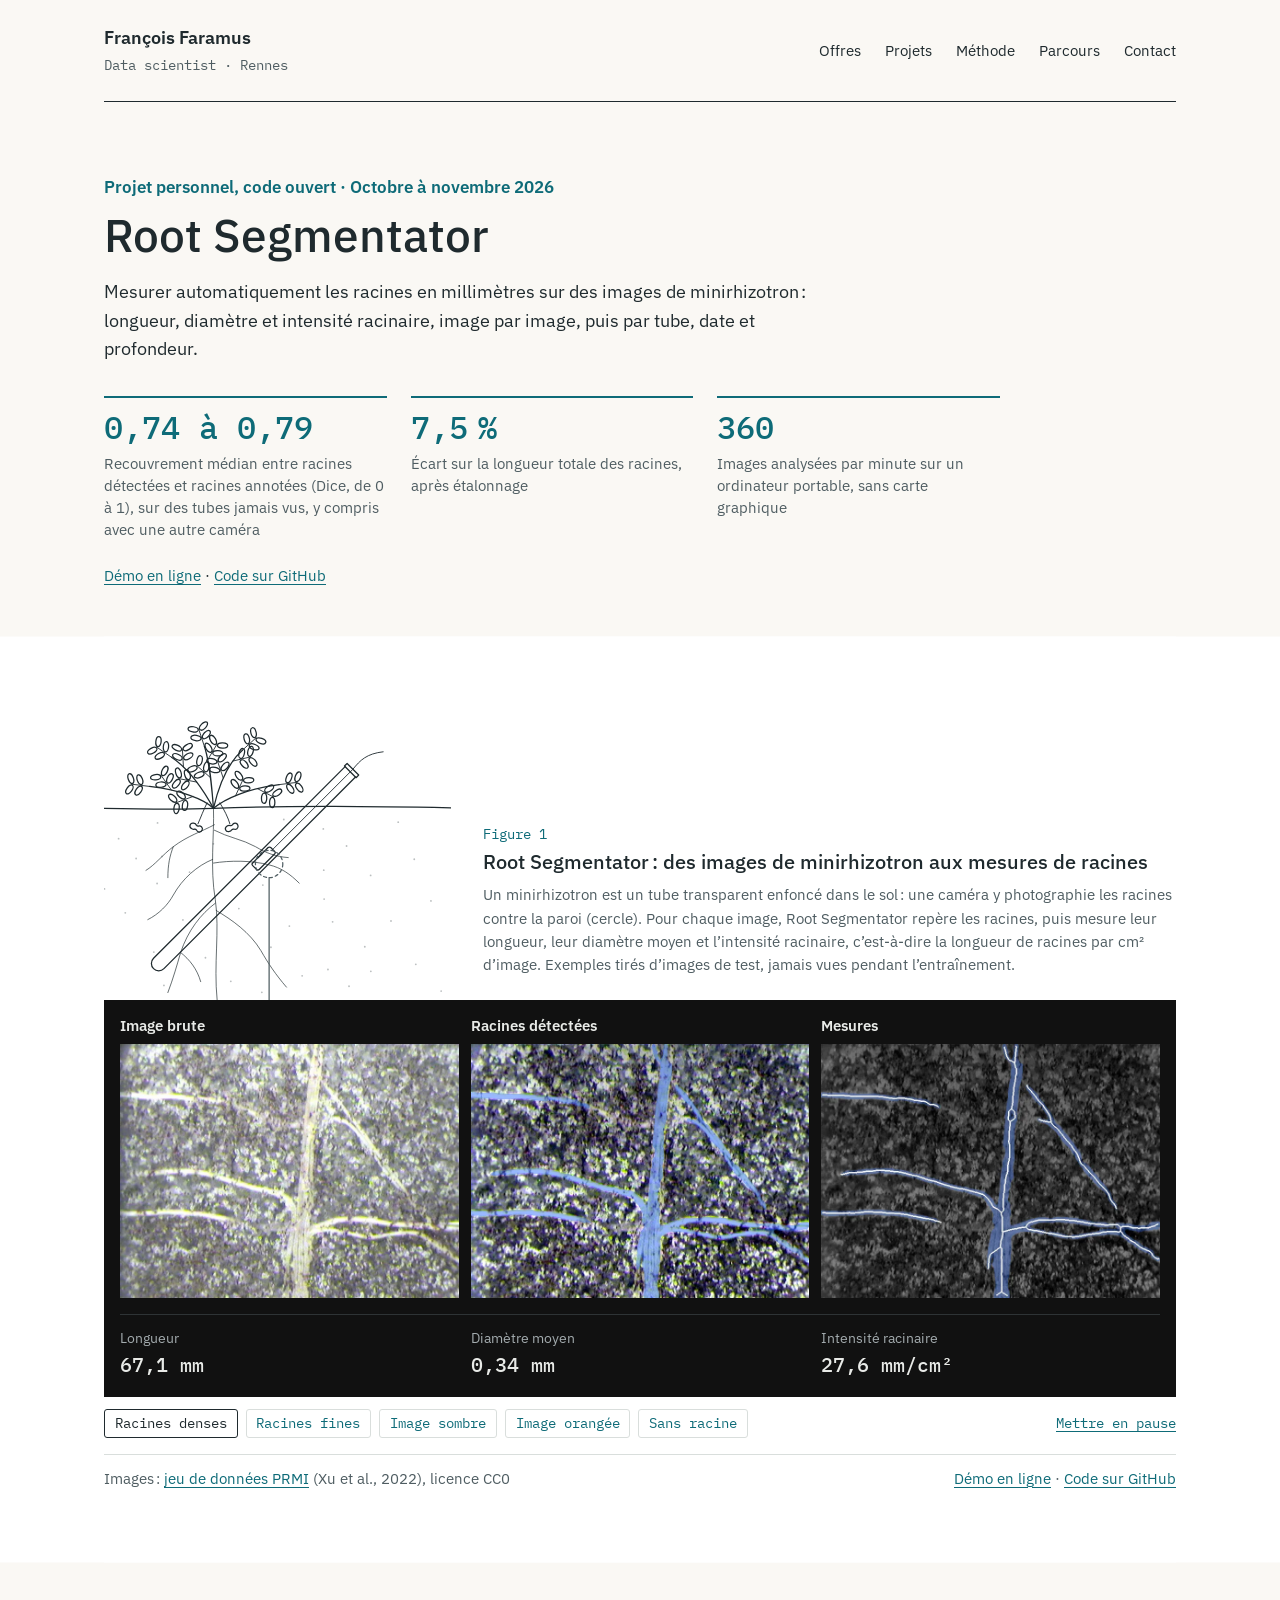
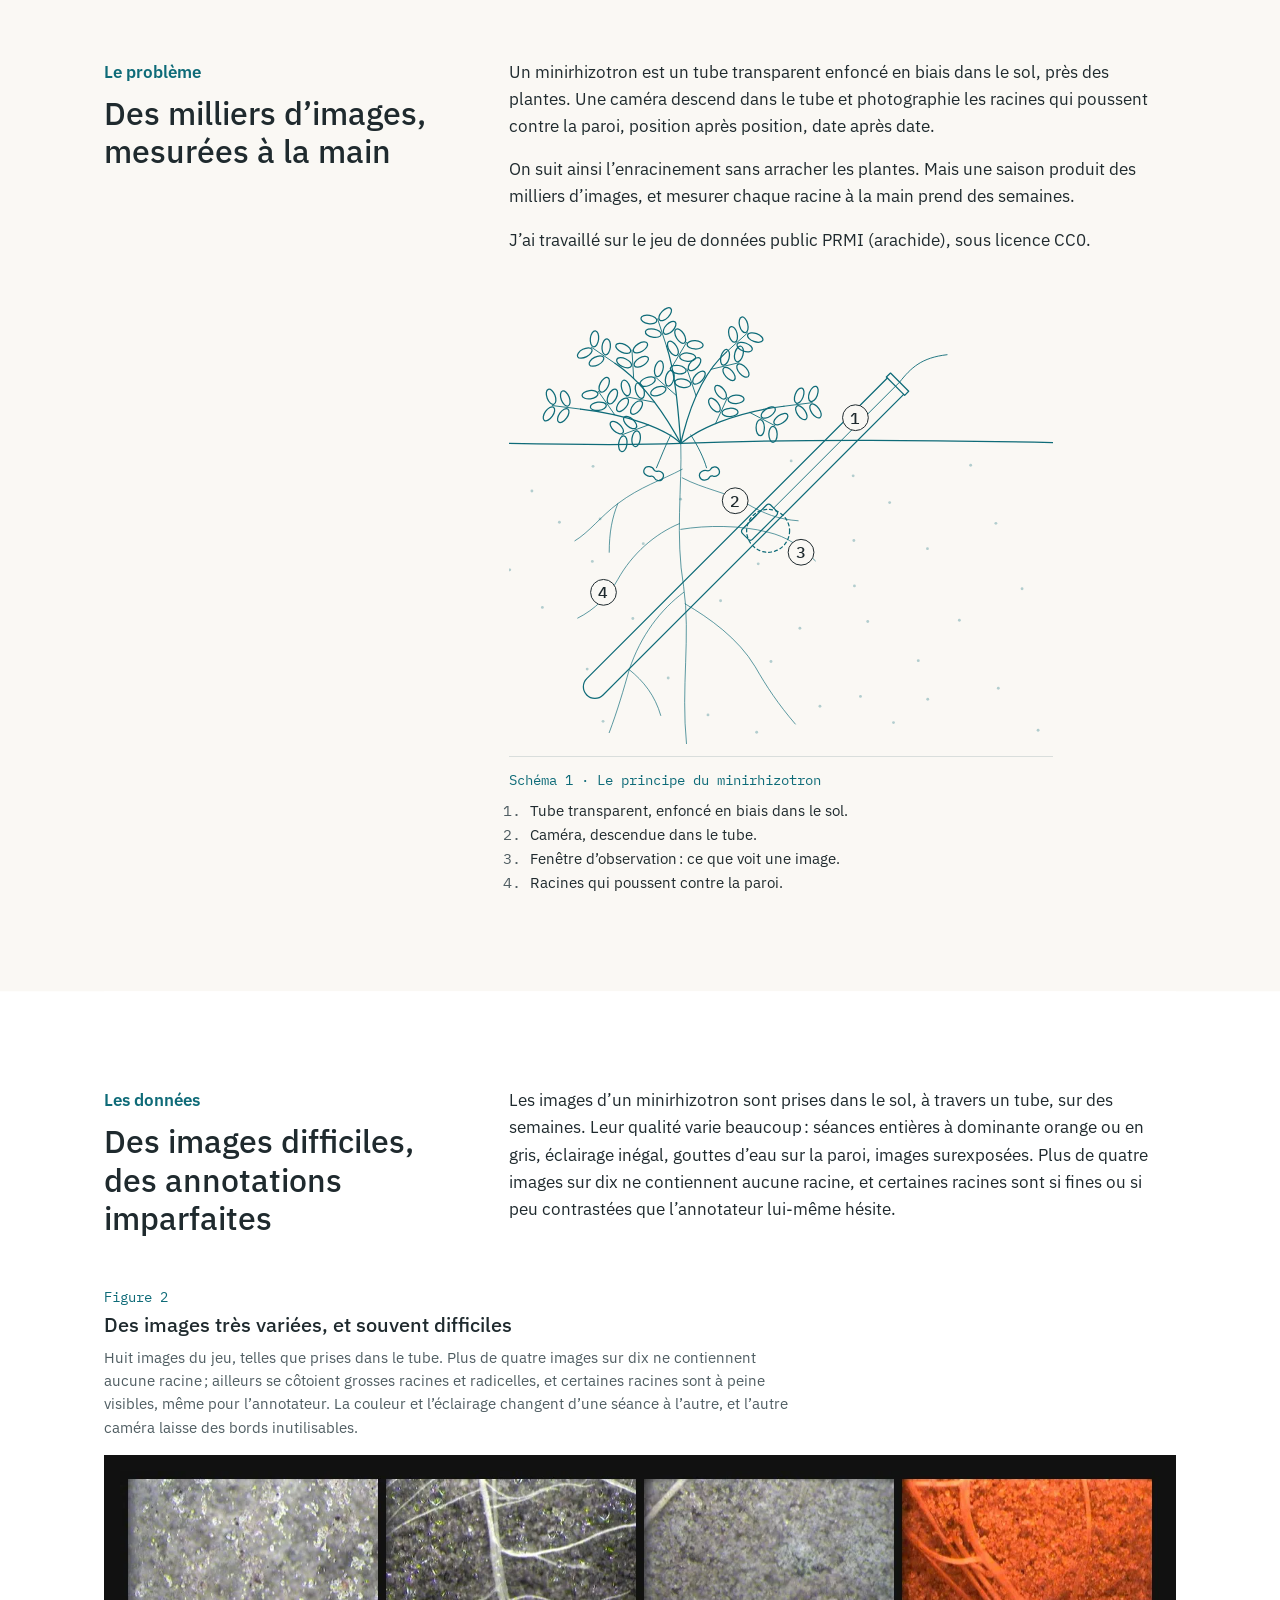
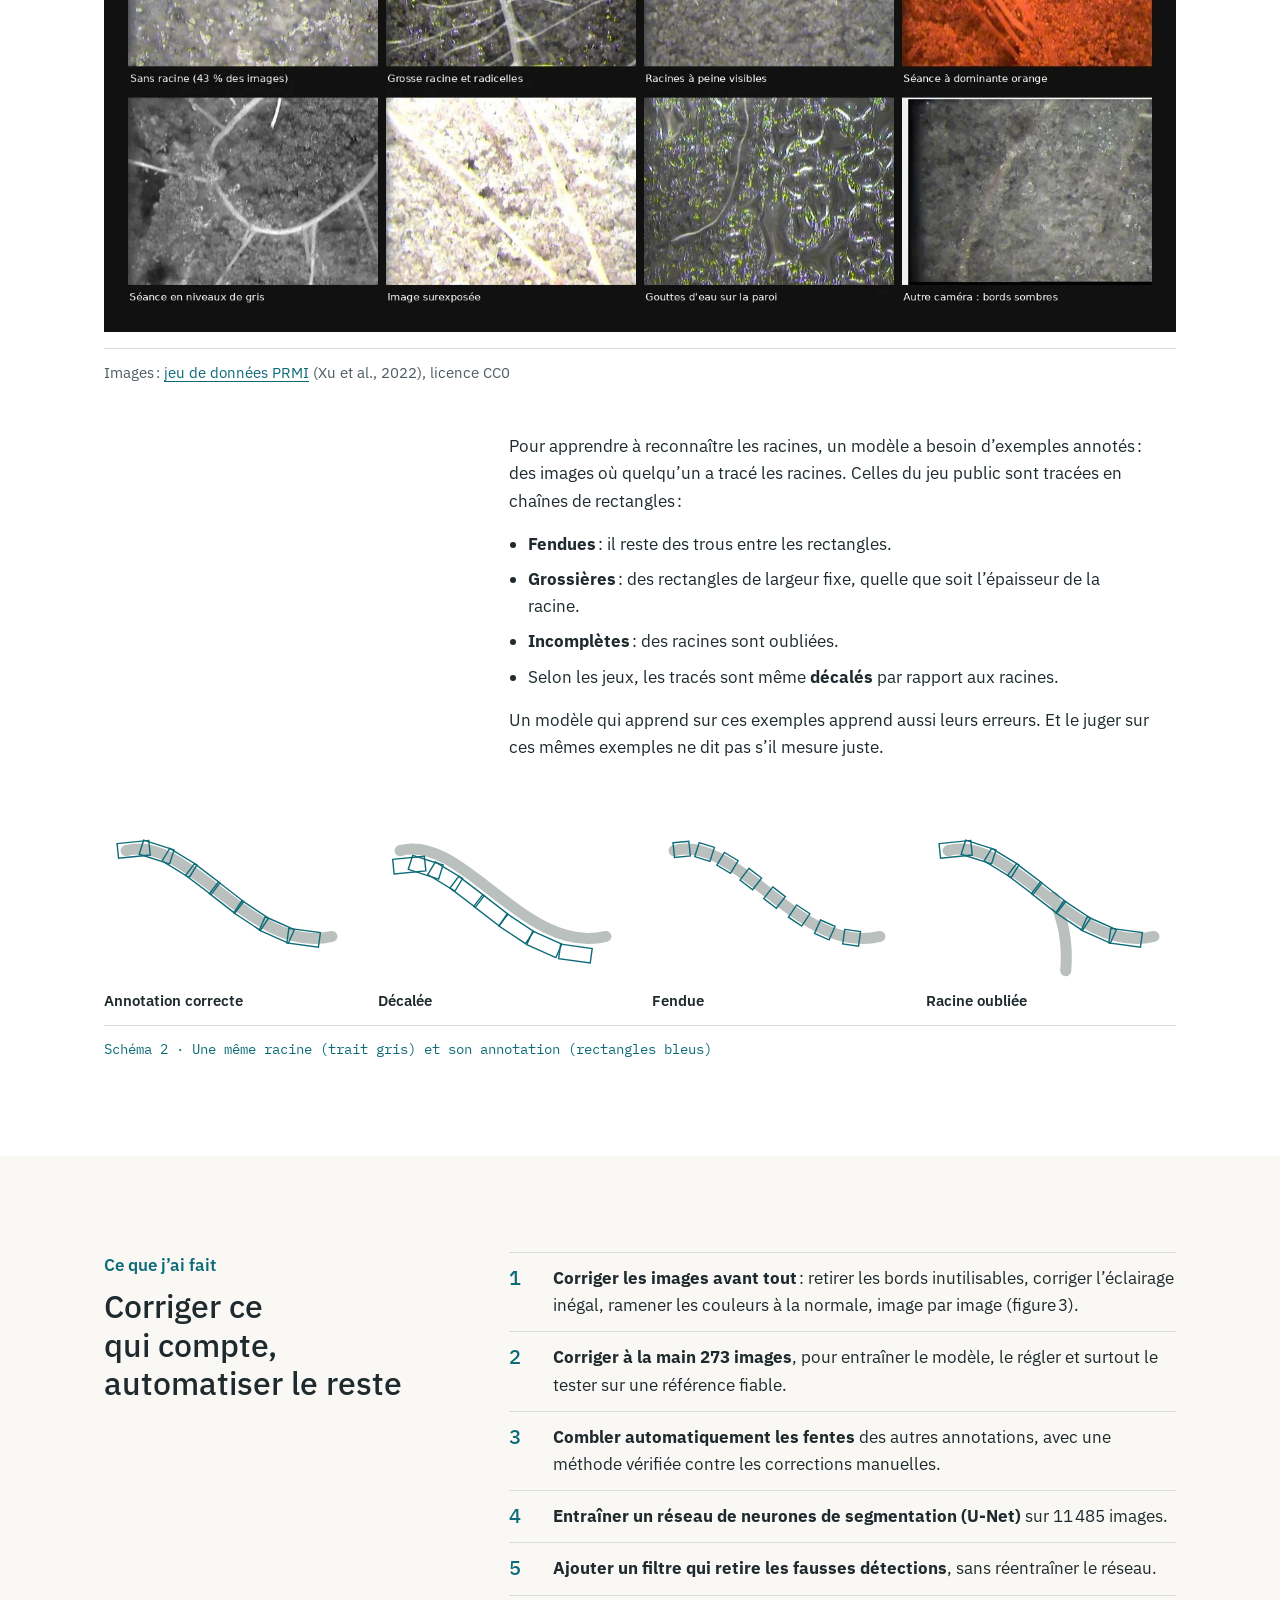
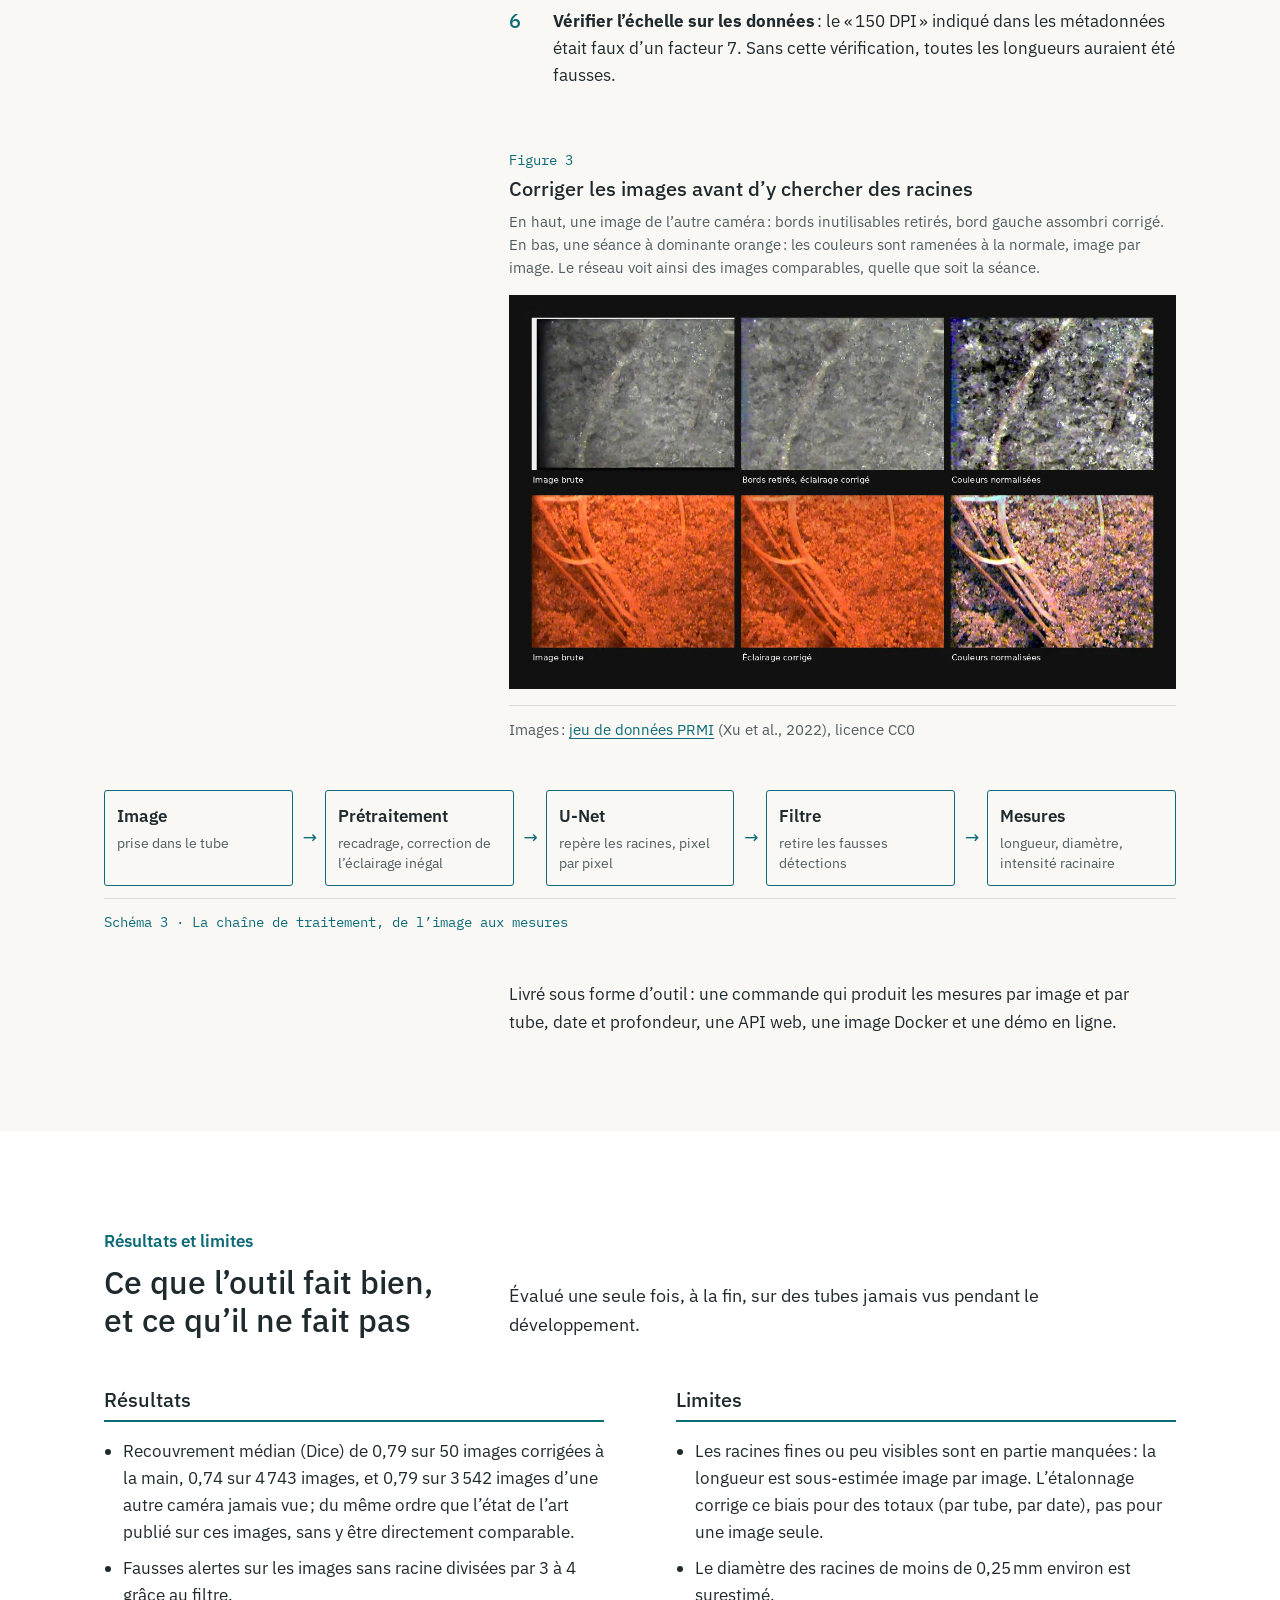
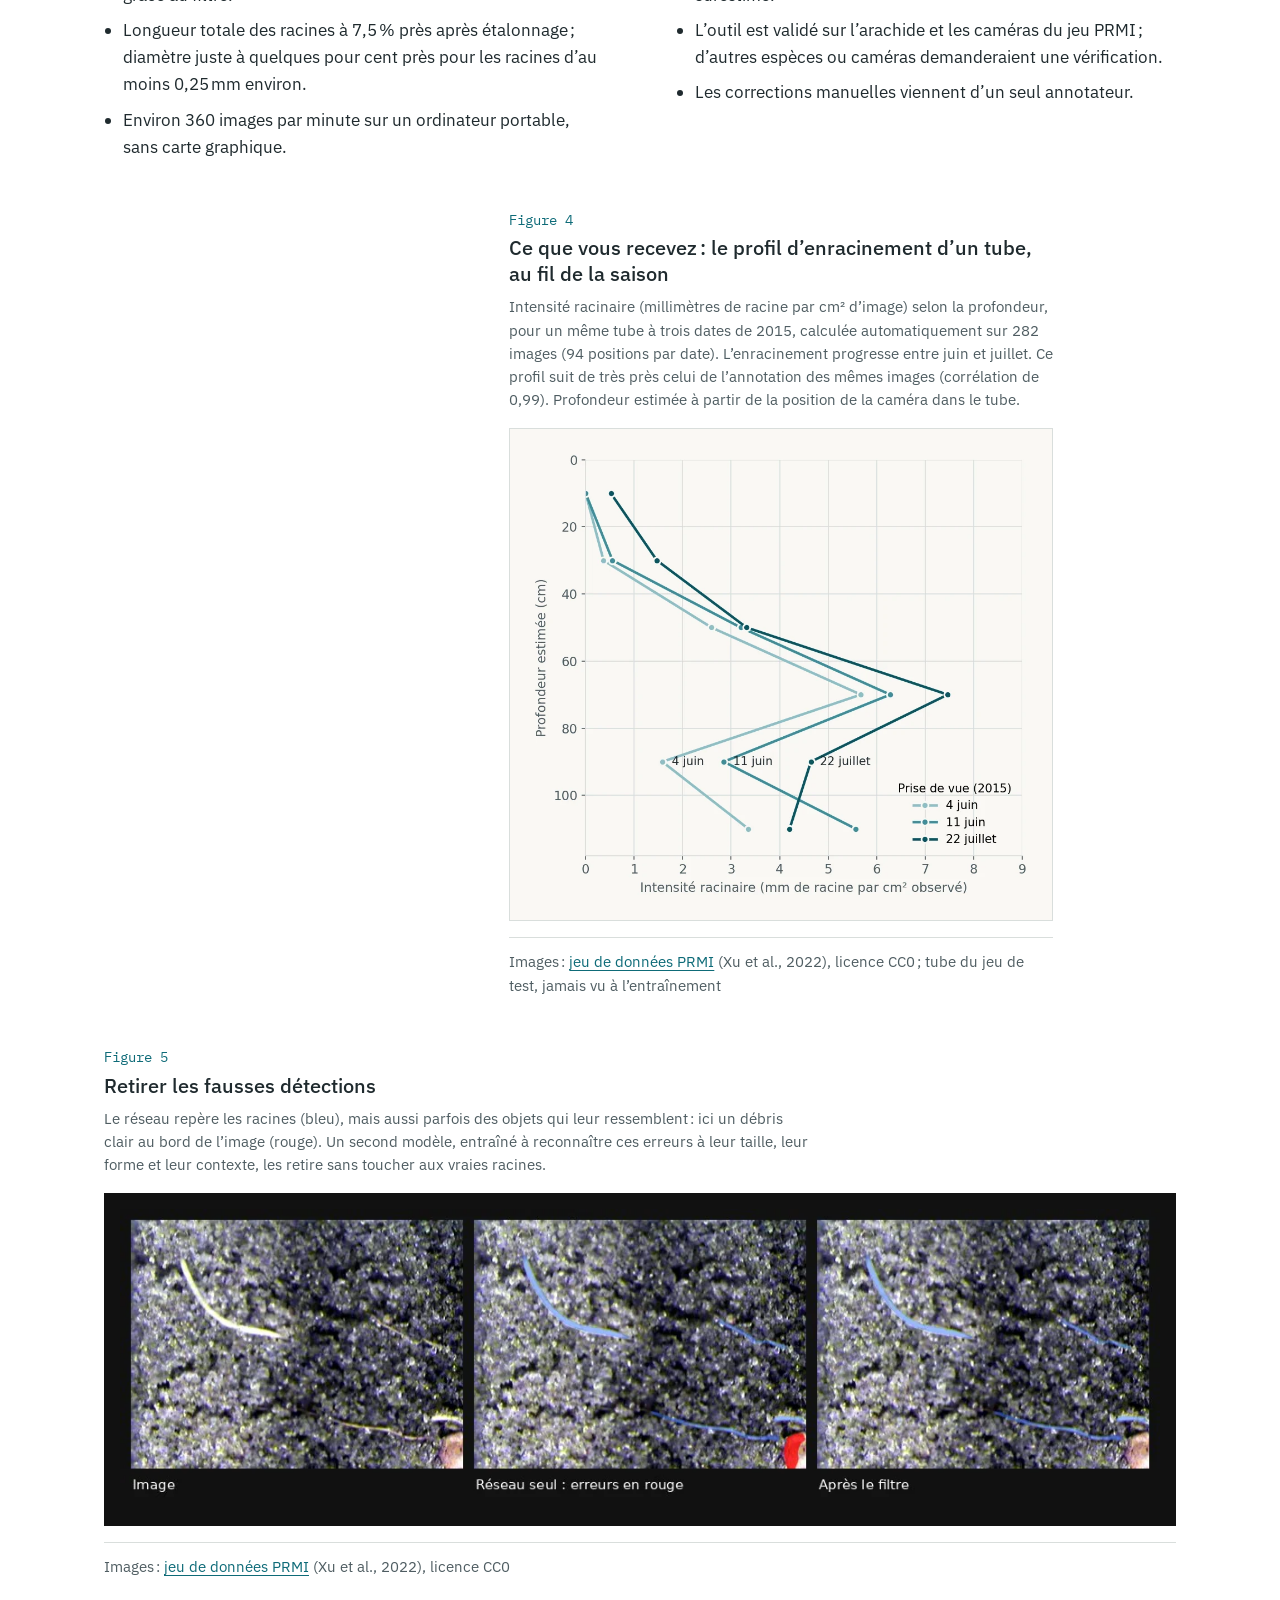
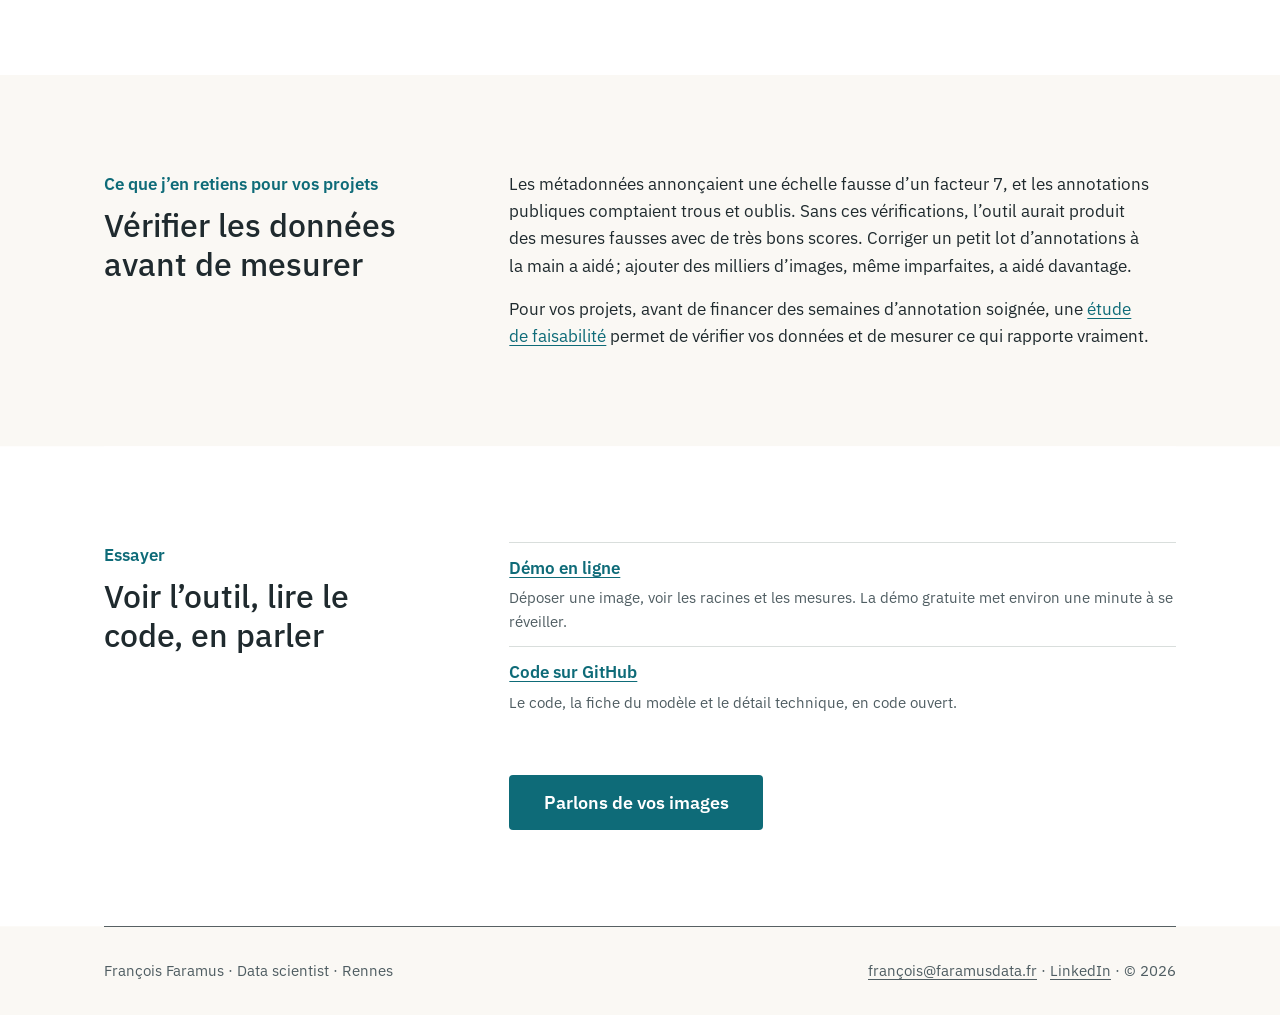
==== commit 64893a9e: "Photo de profil" ====
--- a/projets/root-segmentator.html
+++ b/projets/root-segmentator.html
@@ -489,7 +489,7 @@
     <div class="conteneur">
       <div class="pied-contenu">
         <p>François Faramus · Data scientist · Rennes</p>
-        <p>© 2026</p>
+        <p><a href="mailto:fran%C3%A7ois@faramusdata.fr">françois@faramusdata.fr</a> · <a href="https://www.linkedin.com/in/fran%C3%A7ois-faramus-0814b5271/">LinkedIn</a> · © 2026</p>
       </div>
     </div>
   </footer>
--- a/assets/css/style.css
+++ b/assets/css/style.css
@@ -269,6 +269,32 @@
   border-left: 1px solid var(--couleur-filet);
 }
 
+/* Photo en tête de l'encadré « En bref », avec nom et métier : une carte d'identité */
+.carte-identite {
+  margin: 0 0 var(--espace-6);
+}
+
+.portrait {
+  width: 100%;
+  max-width: 15rem;
+  border-radius: 3px;
+}
+
+.carte-identite figcaption {
+  margin-top: var(--espace-3);
+  line-height: 1.4;
+}
+
+.carte-identite strong {
+  display: block;
+  font-weight: 600;
+}
+
+.carte-identite span {
+  color: var(--couleur-texte-secondaire);
+  font-size: var(--taille-1);
+}
+
 .en-bref h2 {
   font-size: var(--taille-2);
   font-weight: 600;
@@ -622,6 +648,14 @@
 
 .coordonnees dd {
   margin: 0;
+}
+
+.contact-actions .coordonnees {
+  margin-top: var(--espace-6);
+}
+
+.pied-contenu a {
+  color: var(--couleur-texte-secondaire);
 }
 
 /* Informations à fournir par François : bien visibles tant qu'elles manquent */
@@ -1125,6 +1159,10 @@
     grid-template-columns: minmax(0, 1fr);
     row-gap: var(--espace-7);
     padding-block: var(--espace-7);
+  }
+
+  .portrait {
+    max-width: 13rem;
   }
 
   .en-bref {
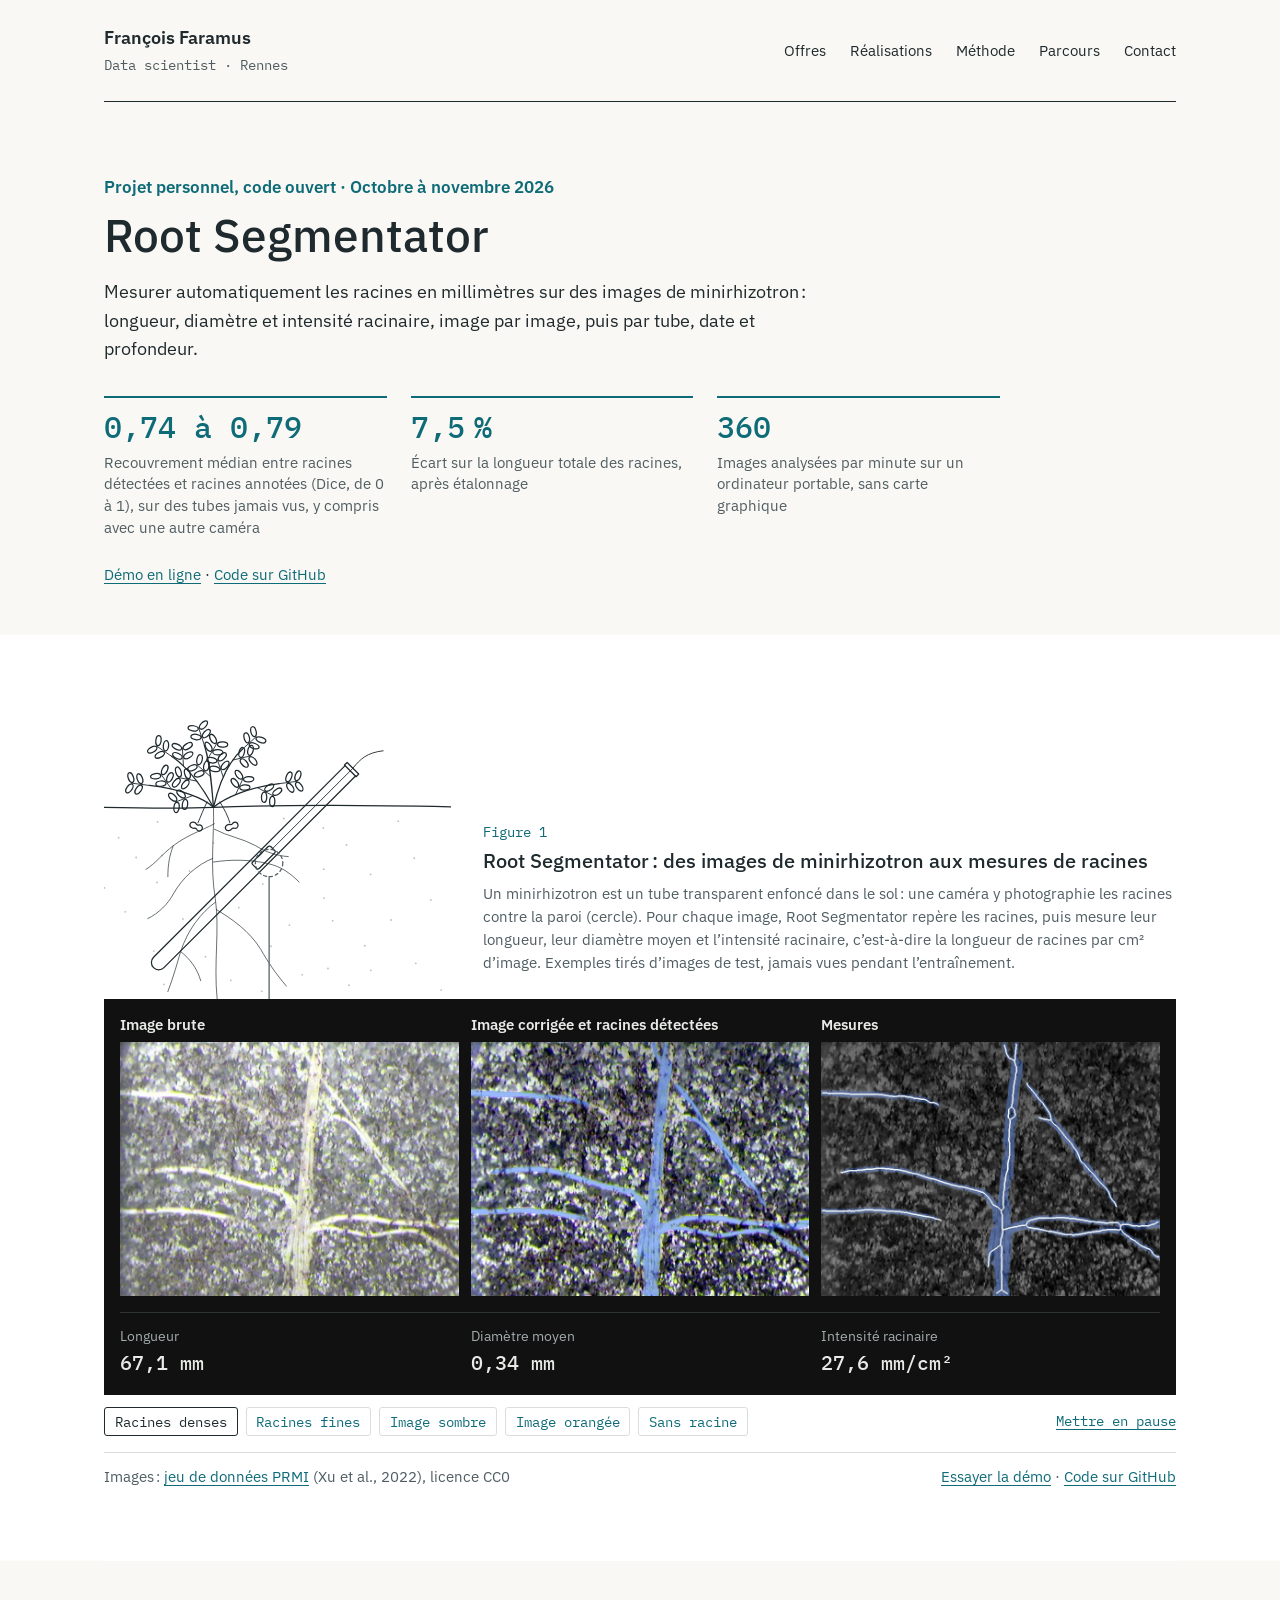
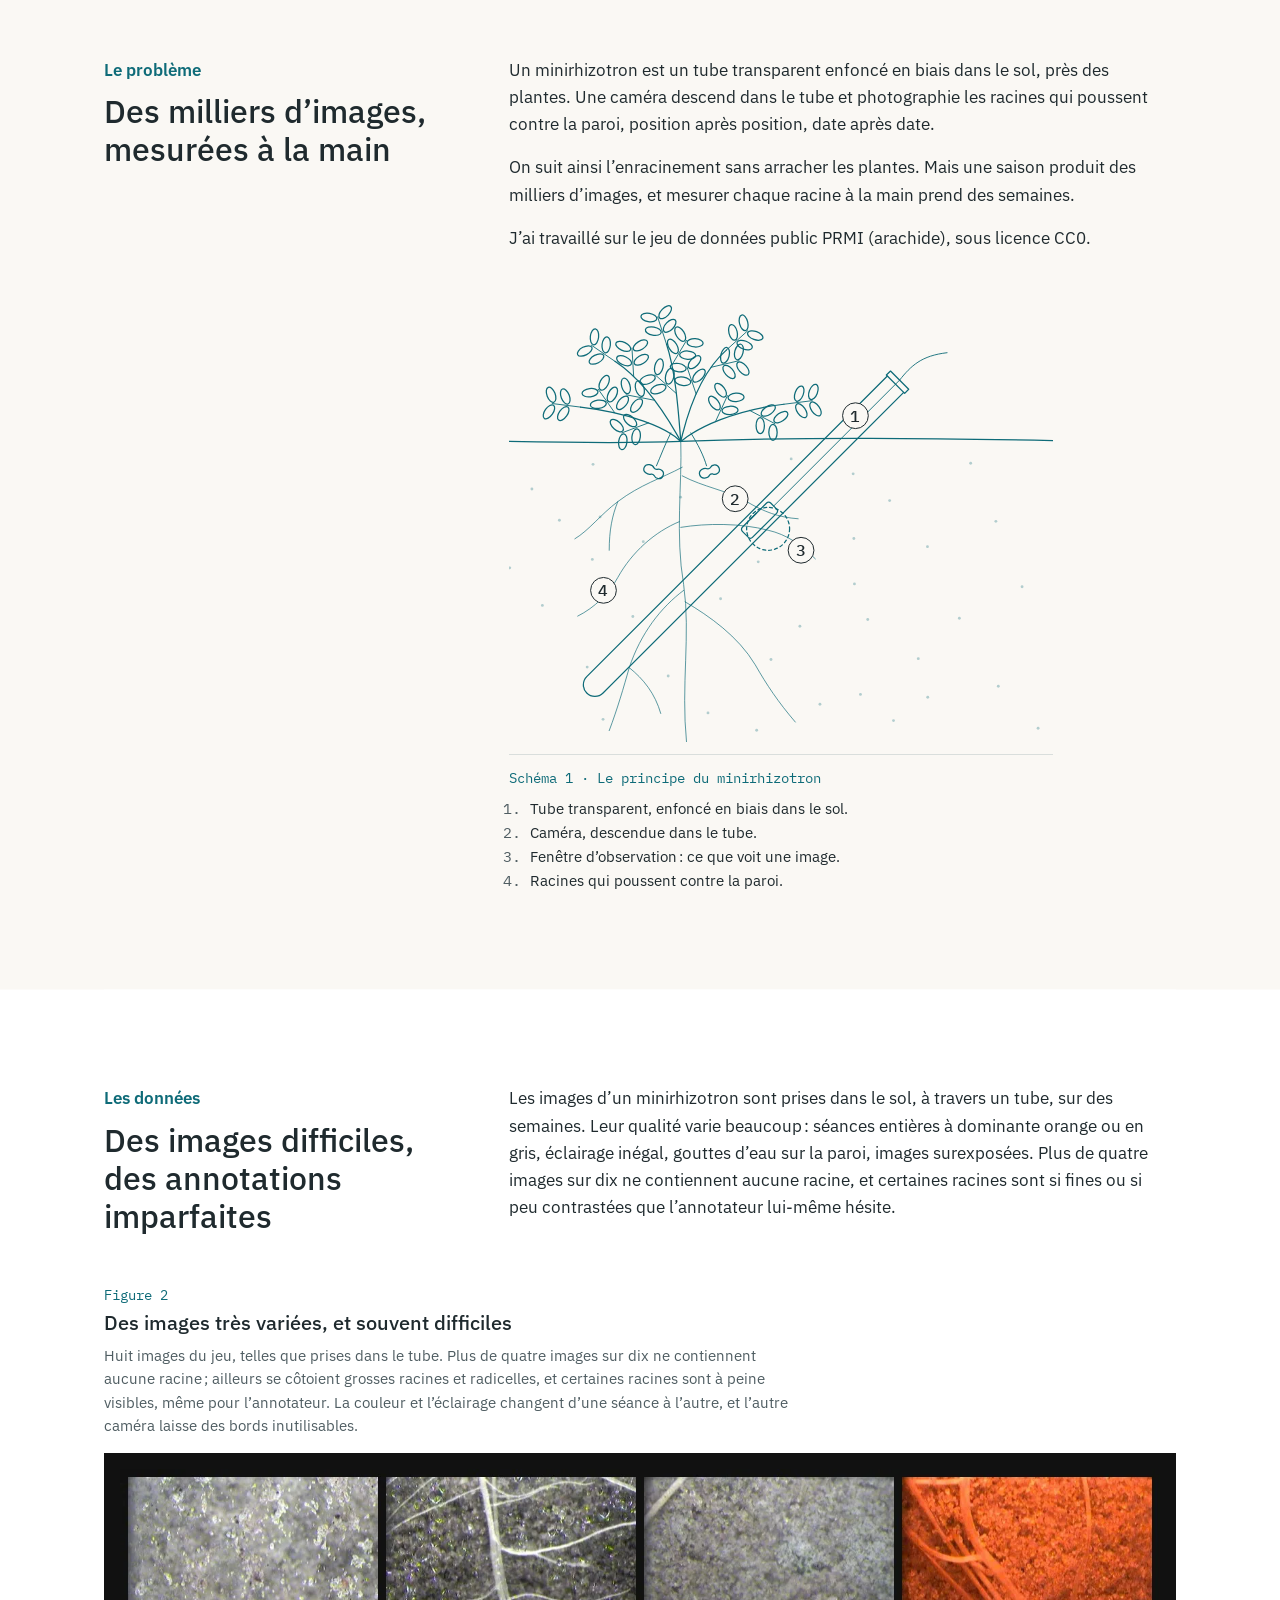
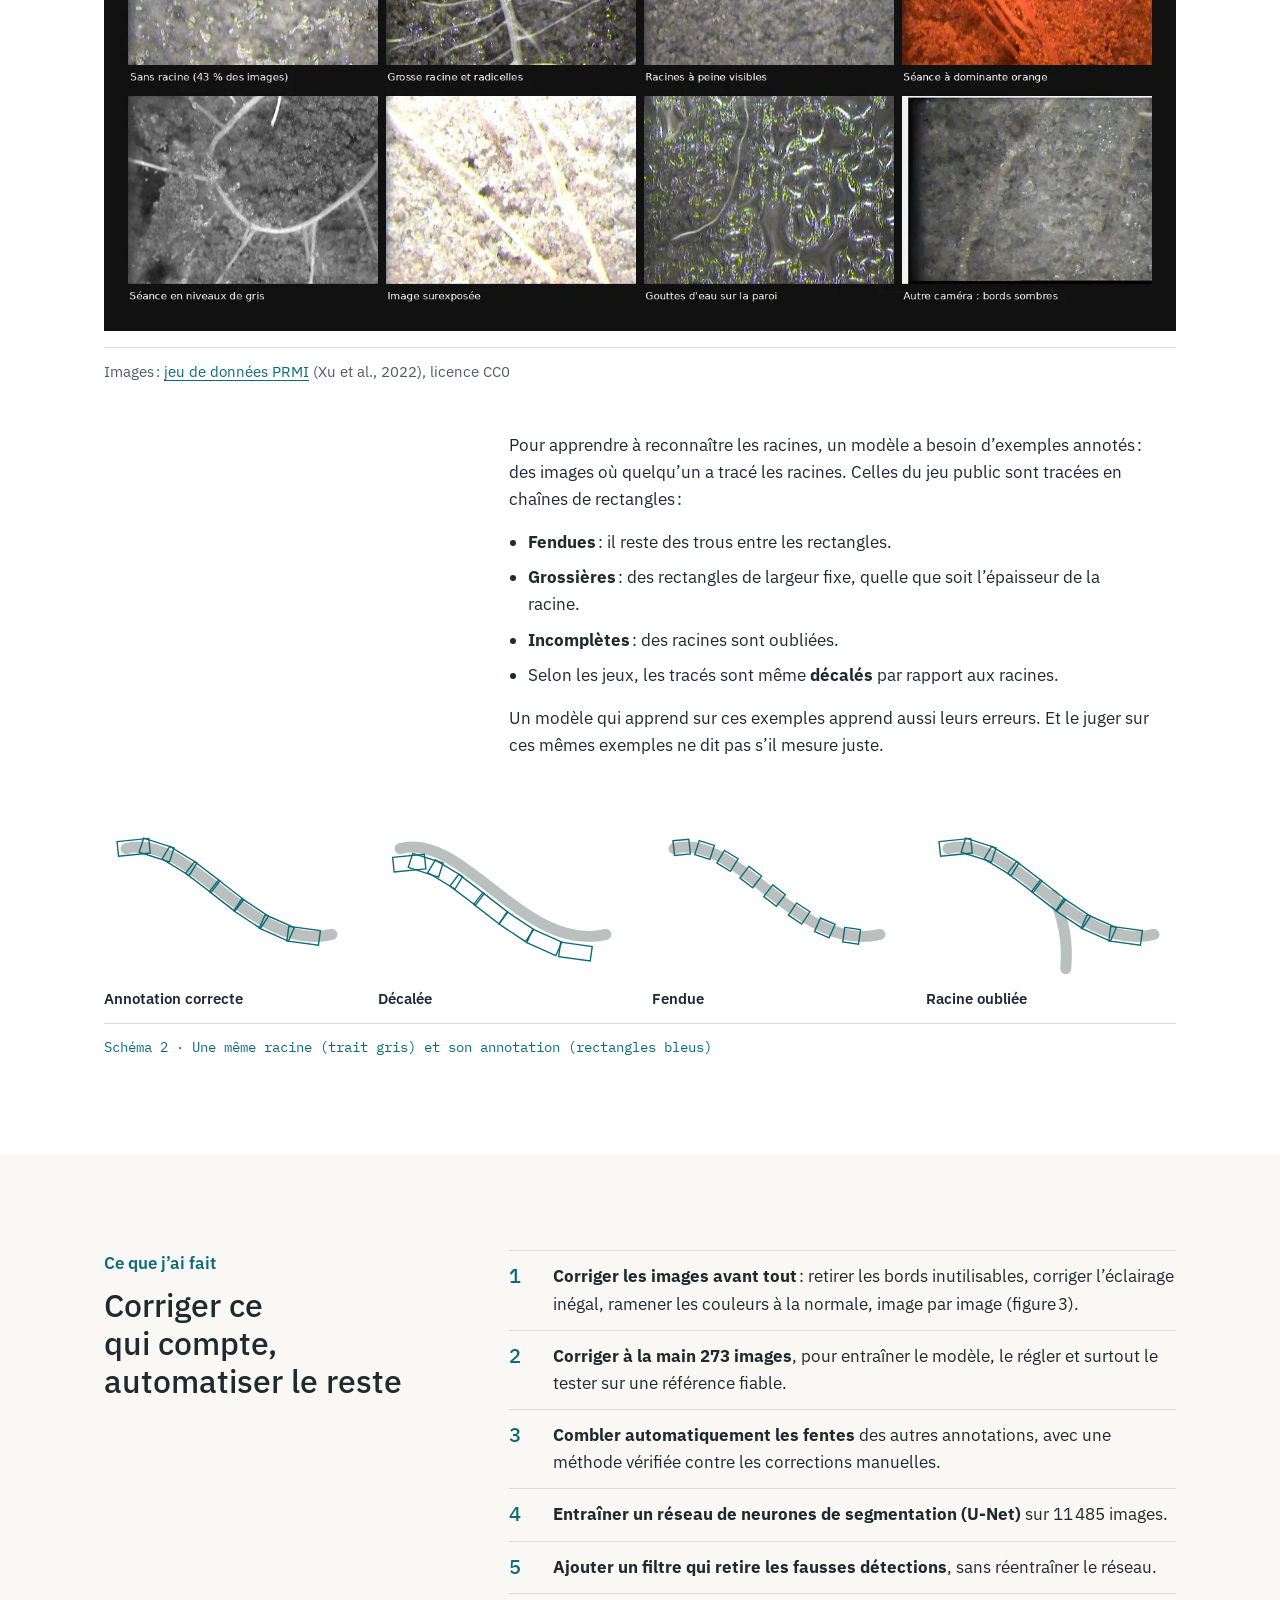
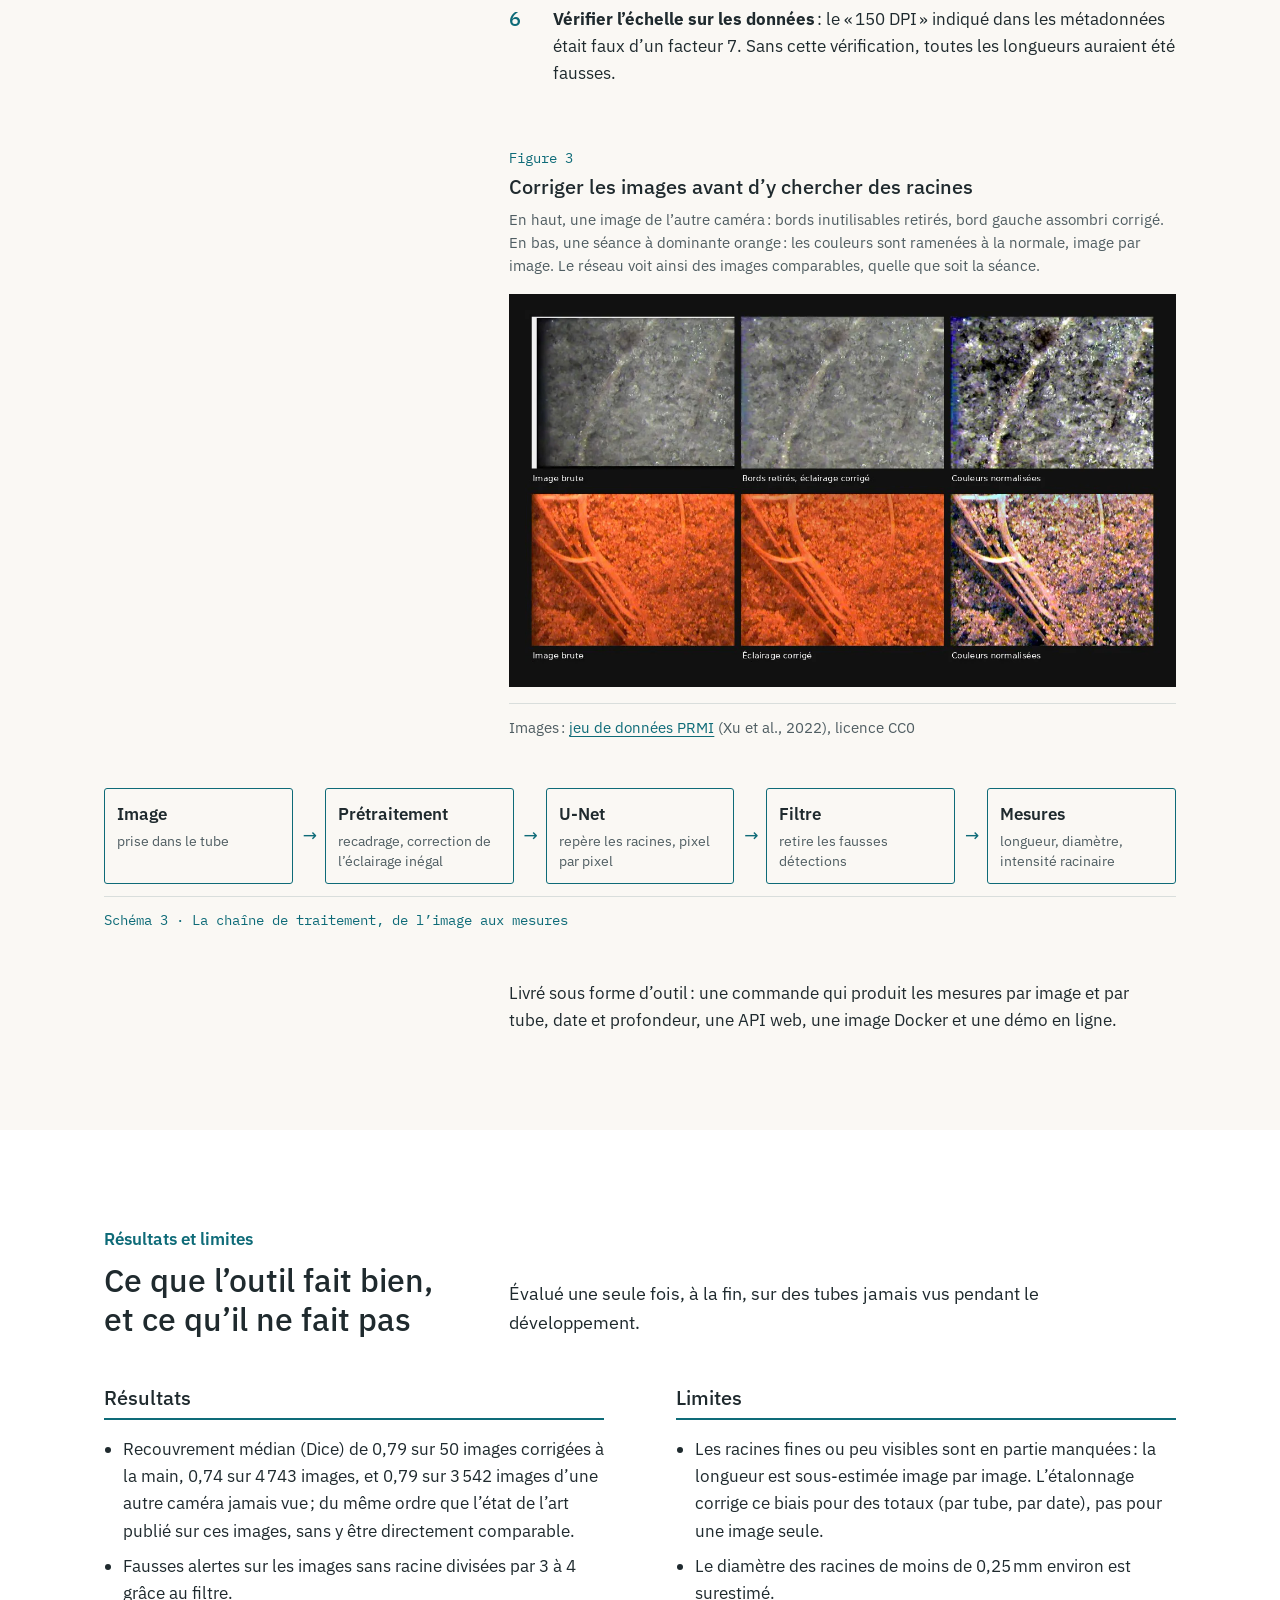
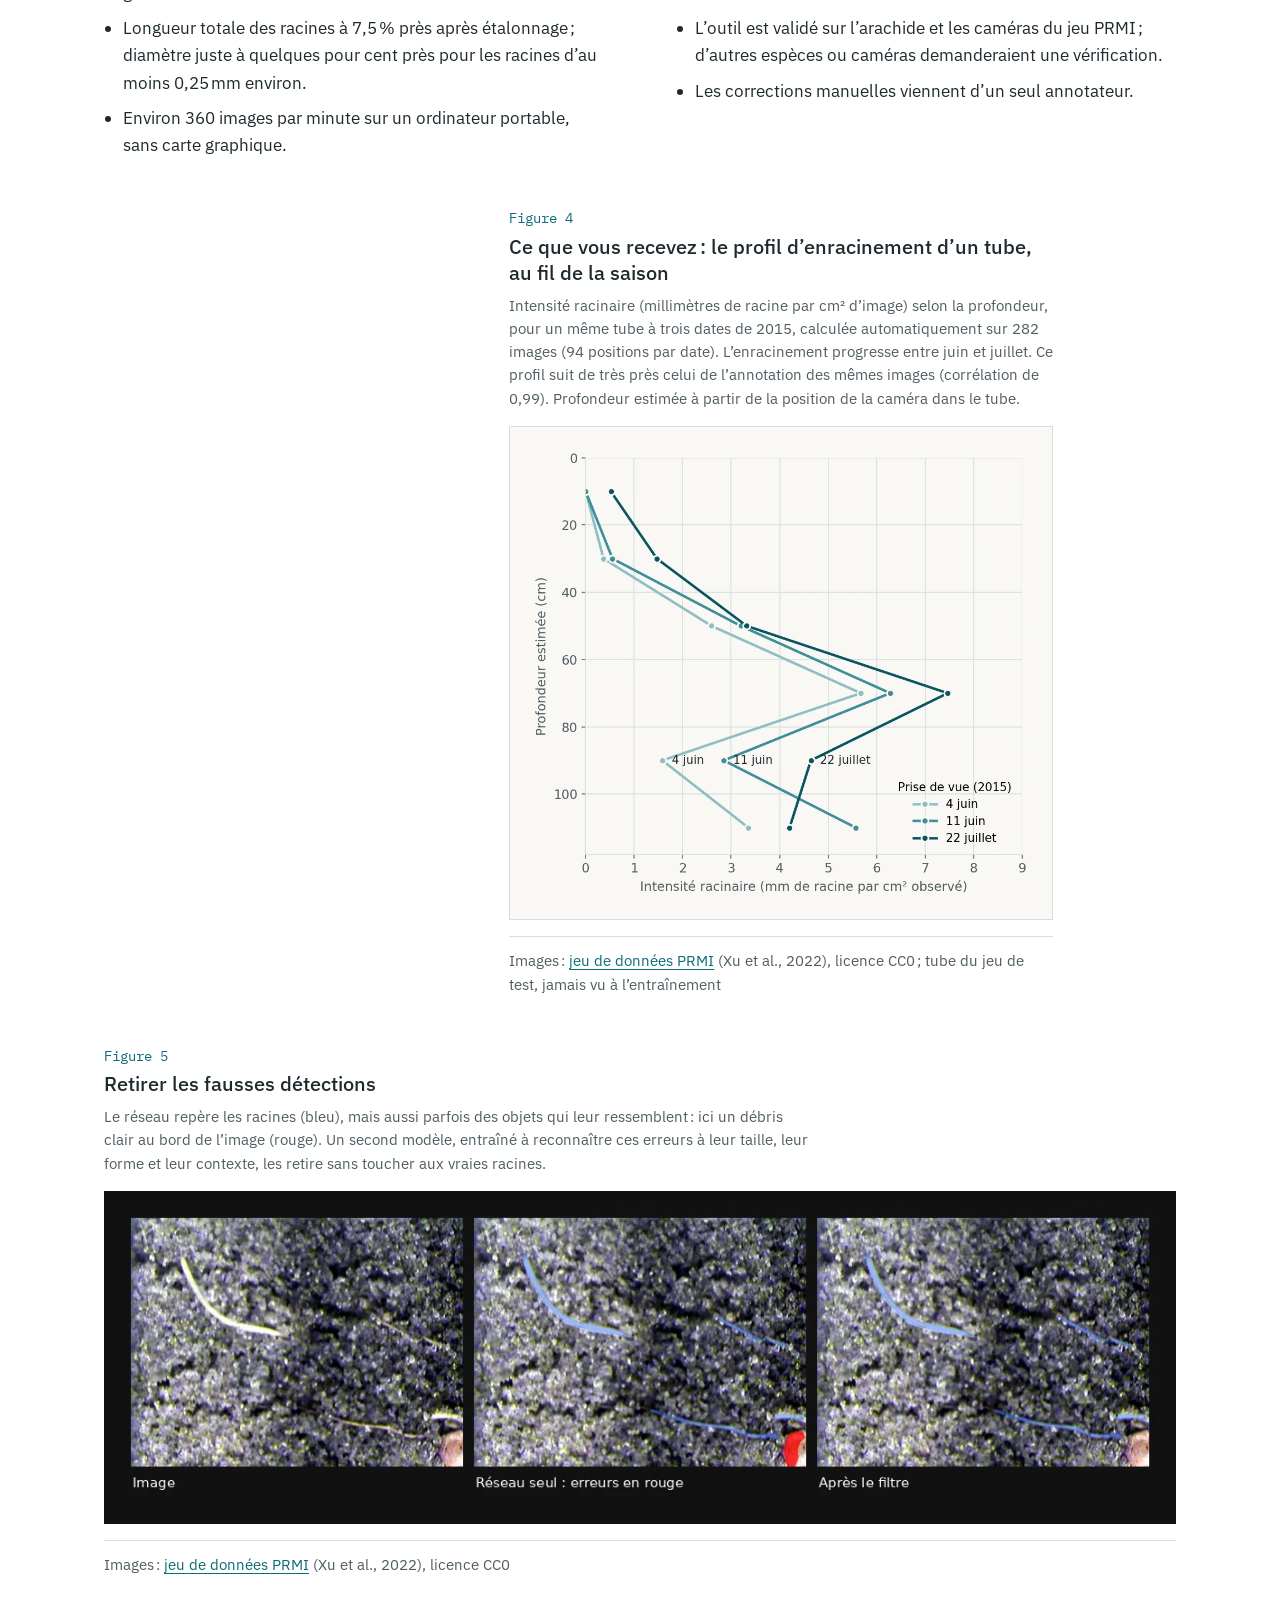
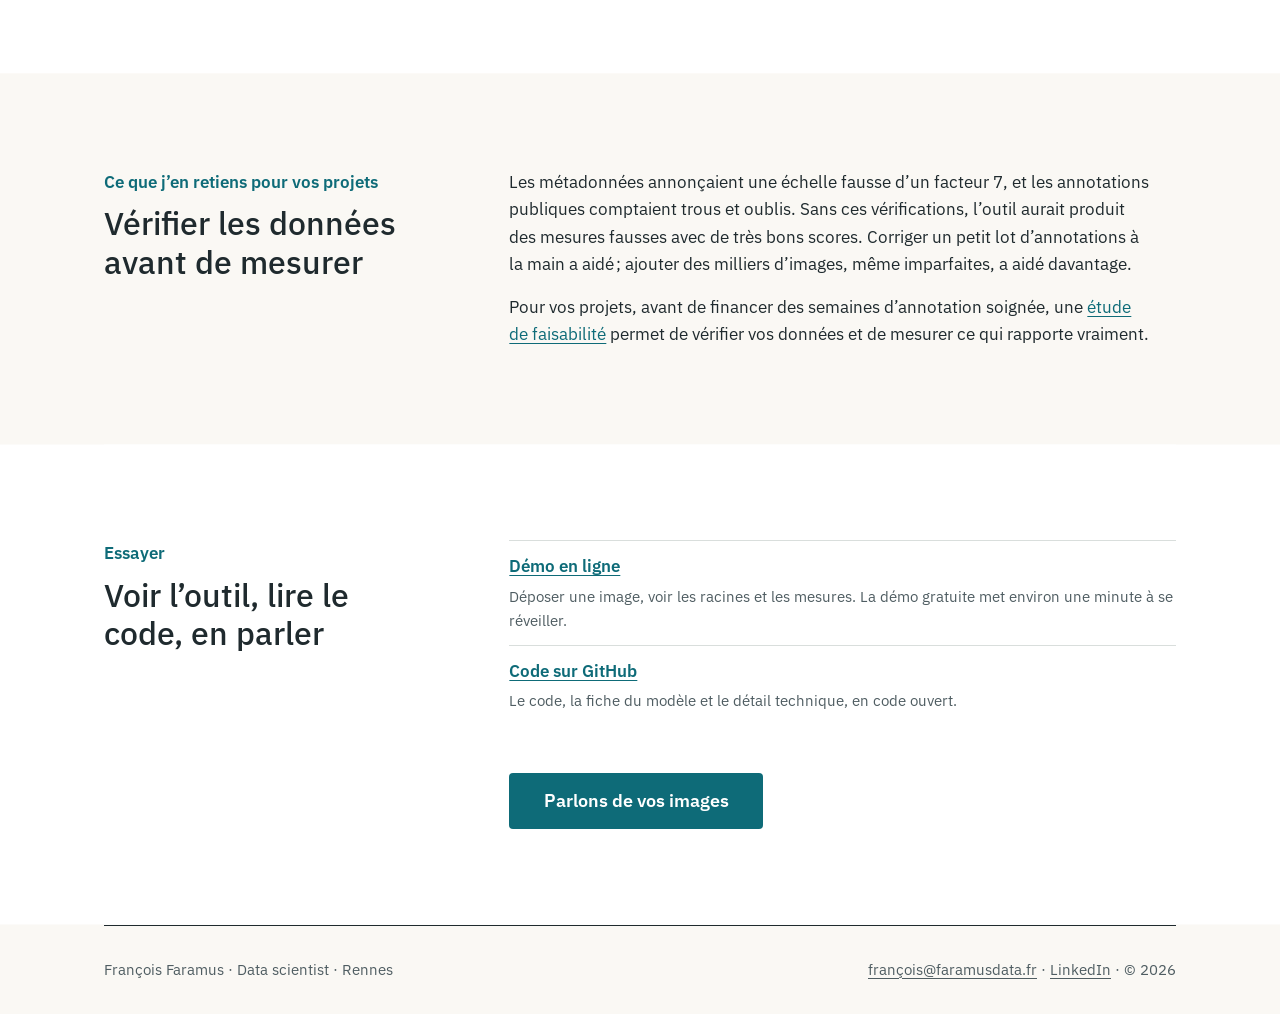
==== commit 0b5cc08f: "Dernière grosse maj" ====
--- a/projets/root-segmentator.html
+++ b/projets/root-segmentator.html
@@ -17,7 +17,7 @@
       <nav class="navigation" aria-label="Navigation principale">
         <ul>
           <li><a href="../index.html#offres">Offres</a></li>
-          <li><a href="../index.html#projets">Projets</a></li>
+          <li><a href="../index.html#realisations">Réalisations</a></li>
           <li><a href="../index.html#methode">Méthode</a></li>
           <li><a href="../index.html#parcours">Parcours</a></li>
           <li><a href="../index.html#contact">Contact</a></li>
@@ -156,8 +156,8 @@
                     <img data-panneau="brute" src="../assets/img/racines/denses-brute.webp" width="736" height="552" alt="Image brute de minirhizotron&#8239;: plusieurs racines d’arachide, dont une grosse racine verticale.">
                   </div>
                   <div class="panneau">
-                    <p class="panneau-titre">Racines détectées</p>
-                    <img data-panneau="detectees" src="../assets/img/racines/denses-detectees.webp" width="736" height="552" alt="Même image&#8239;: les racines détectées sont colorées en bleu.">
+                    <p class="panneau-titre">Image corrigée et racines détectées</p>
+                    <img data-panneau="detectees" src="../assets/img/racines/denses-detectees.webp" width="736" height="552" alt="Même image, couleurs et éclairage corrigés&#8239;: les racines détectées sont colorées en bleu.">
                   </div>
                   <div class="panneau">
                     <p class="panneau-titre">Mesures</p>
@@ -172,17 +172,17 @@
           </div>
           <div class="figure-commandes" hidden>
             <div class="exemples" role="group" aria-label="Choisir un exemple">
-                <button type="button" class="exemple" data-cle="denses" data-largeur="736" data-hauteur="552" aria-pressed="true" data-brute="Image brute de minirhizotron&#8239;: plusieurs racines d’arachide, dont une grosse racine verticale." data-detectees="Même image&#8239;: les racines détectées sont colorées en bleu." data-mesures="Même image assombrie&#8239;: la ligne centrale blanche de chaque racine sert à mesurer la longueur." data-longueur="67,1 mm" data-diametre="0,34 mm" data-intensite="27,6 mm/cm²">Racines denses</button>
-                <button type="button" class="exemple" data-cle="fines" data-largeur="736" data-hauteur="552" aria-pressed="false" data-brute="Image brute de minirhizotron&#8239;: quelques racines fines, peu contrastées." data-detectees="Même image&#8239;: les racines détectées sont colorées en bleu." data-mesures="Même image assombrie&#8239;: la ligne centrale blanche de chaque racine sert à mesurer la longueur." data-longueur="31,5 mm" data-diametre="0,21 mm" data-intensite="12,9 mm/cm²">Racines fines</button>
-                <button type="button" class="exemple" data-cle="sombre" data-largeur="736" data-hauteur="552" aria-pressed="false" data-brute="Image brute de minirhizotron&#8239;: image sombre traversée par quelques racines." data-detectees="Même image&#8239;: les racines détectées sont colorées en bleu." data-mesures="Même image assombrie&#8239;: la ligne centrale blanche de chaque racine sert à mesurer la longueur." data-longueur="48,7 mm" data-diametre="0,25 mm" data-intensite="20,0 mm/cm²">Image sombre</button>
-                <button type="button" class="exemple" data-cle="orangee" data-largeur="736" data-hauteur="552" aria-pressed="false" data-brute="Image brute de minirhizotron&#8239;: sol aux tons orangés, traversé par plusieurs racines brunes." data-detectees="Même image&#8239;: les racines détectées sont colorées en bleu." data-mesures="Même image assombrie&#8239;: la ligne centrale blanche de chaque racine sert à mesurer la longueur." data-longueur="54,9 mm" data-diametre="0,30 mm" data-intensite="22,6 mm/cm²">Image orangée</button>
-                <button type="button" class="exemple" data-cle="sans-racine" data-largeur="736" data-hauteur="552" aria-pressed="false" data-brute="Image brute de minirhizotron&#8239;: sol sans racine." data-detectees="Même image&#8239;: aucune racine détectée." data-mesures="Même image assombrie&#8239;: aucune racine à mesurer." data-longueur="0,0 mm" data-diametre="aucune racine" data-intensite="0,0 mm/cm²">Sans racine</button>
+                <button type="button" class="exemple" data-cle="denses" data-largeur="736" data-hauteur="552" aria-pressed="true" data-brute="Image brute de minirhizotron&#8239;: plusieurs racines d’arachide, dont une grosse racine verticale." data-detectees="Même image, couleurs et éclairage corrigés&#8239;: les racines détectées sont colorées en bleu." data-mesures="Même image assombrie&#8239;: la ligne centrale blanche de chaque racine sert à mesurer la longueur." data-longueur="67,1 mm" data-diametre="0,34 mm" data-intensite="27,6 mm/cm²">Racines denses</button>
+                <button type="button" class="exemple" data-cle="fines" data-largeur="736" data-hauteur="552" aria-pressed="false" data-brute="Image brute de minirhizotron&#8239;: quelques racines fines, peu contrastées." data-detectees="Même image, couleurs et éclairage corrigés&#8239;: les racines détectées sont colorées en bleu." data-mesures="Même image assombrie&#8239;: la ligne centrale blanche de chaque racine sert à mesurer la longueur." data-longueur="31,5 mm" data-diametre="0,21 mm" data-intensite="12,9 mm/cm²">Racines fines</button>
+                <button type="button" class="exemple" data-cle="sombre" data-largeur="736" data-hauteur="552" aria-pressed="false" data-brute="Image brute de minirhizotron&#8239;: image sombre traversée par quelques racines." data-detectees="Même image, couleurs et éclairage corrigés&#8239;: les racines détectées sont colorées en bleu." data-mesures="Même image assombrie&#8239;: la ligne centrale blanche de chaque racine sert à mesurer la longueur." data-longueur="48,7 mm" data-diametre="0,25 mm" data-intensite="20,0 mm/cm²">Image sombre</button>
+                <button type="button" class="exemple" data-cle="orangee" data-largeur="736" data-hauteur="552" aria-pressed="false" data-brute="Image brute de minirhizotron&#8239;: sol aux tons orangés, traversé par plusieurs racines brunes." data-detectees="Même image, couleurs et éclairage corrigés&#8239;: les racines détectées sont colorées en bleu." data-mesures="Même image assombrie&#8239;: la ligne centrale blanche de chaque racine sert à mesurer la longueur." data-longueur="54,9 mm" data-diametre="0,30 mm" data-intensite="22,6 mm/cm²">Image orangée</button>
+                <button type="button" class="exemple" data-cle="sans-racine" data-largeur="736" data-hauteur="552" aria-pressed="false" data-brute="Image brute de minirhizotron&#8239;: sol sans racine." data-detectees="Même image, couleurs et éclairage corrigés&#8239;: aucune racine détectée." data-mesures="Même image assombrie&#8239;: aucune racine à mesurer." data-longueur="0,0 mm" data-diametre="aucune racine" data-intensite="0,0 mm/cm²">Sans racine</button>
             </div>
             <button class="figure-lecture" type="button">Mettre en pause</button>
           </div>
           <p class="figure-source">
             <span>Images&#8239;: <a href="https://datadryad.org/dataset/doi:10.5061/dryad.2v6wwpzp4">jeu de données PRMI</a> (Xu et al., 2022), licence CC0</span>
-            <span class="figure-liens"><a href="https://rootseg.streamlit.app">Démo en ligne</a> · <a href="https://github.com/ffaramus/rootseg">Code sur GitHub</a></span>
+            <span class="figure-liens"><a href="https://rootseg.streamlit.app">Essayer la démo</a> · <a href="https://github.com/ffaramus/rootseg">Code sur GitHub</a></span>
           </p>
         </figure>
       </section>
--- a/assets/css/style.css
+++ b/assets/css/style.css
@@ -430,6 +430,64 @@
   line-height: 1.4;
 }
 
+/* Offres : la situation du client dans la colonne de gauche, les modalités sous l'offre */
+.offre-situation {
+  margin-top: var(--espace-3);
+  max-width: 18rem;
+  color: var(--couleur-accent-fonce);
+  font-size: 1.25rem;
+  font-weight: 500;
+  line-height: 1.35;
+}
+
+.offre-modalites {
+  margin: var(--espace-4) 0 0;
+  padding: var(--espace-3) 0 0;
+  border-top: 1px solid var(--couleur-filet);
+  list-style: none;
+  color: var(--couleur-texte-secondaire);
+  font-size: var(--taille-1);
+}
+
+.offre-modalites li + li {
+  margin-top: var(--espace-1);
+}
+
+/* État d'un projet : « À venir » (étiquette, liseré en pointillés) ou « En cours » (liseré plein).
+   Une seule classe sur la fiche choisit l'étiquette affichée et le style du liseré. */
+.etat {
+  display: none;
+  margin-left: var(--espace-2);
+  padding: 0.05em 0.5em;
+  border: 1px solid var(--couleur-accent);
+  border-radius: 3px;
+  color: var(--couleur-accent);
+  font-family: var(--police-texte);
+  font-size: var(--taille-0);
+  font-weight: 600;
+  white-space: nowrap;
+  vertical-align: 0.1em;
+}
+
+.projet--a-venir .etat--a-venir,
+.projet--en-cours .etat--en-cours {
+  display: inline-block;
+}
+
+/* Dates qui basculent avec la même classe : « À partir de » puis « Depuis » */
+.date--en-cours,
+.projet--en-cours .date--a-venir {
+  display: none;
+}
+
+.projet--en-cours .date--en-cours {
+  display: inline;
+}
+
+.projet--a-venir .fiche-statut {
+  border-left-style: dashed;
+}
+
 .fiche-corps {
   max-width: 44rem;
 }
@@ -480,7 +538,8 @@
   margin: 0;
   color: var(--couleur-accent);
   font-family: var(--police-legende);
-  font-size: 2rem;
+  font-size: clamp(1.5rem, 1.1rem + 1vw, 2rem);
+  white-space: nowrap;
   font-weight: 500;
   line-height: 1.1;
 }
@@ -517,6 +576,23 @@
   font-size: var(--taille-1);
 }
 
+/* Bouton principal et liens secondaires, côte à côte */
+.actions-projet {
+  display: flex;
+  flex-wrap: wrap;
+  align-items: center;
+  gap: var(--espace-4) var(--espace-6);
+  margin-top: var(--espace-6);
+}
+
+.lien-secondaire {
+  font-size: var(--taille-1);
+}
+
+.section-action + .section-note {
+  margin-top: calc(-1 * var(--espace-4));
+}
+
 .fiche-texte {
   margin-top: var(--espace-3);
 }
@@ -527,7 +603,7 @@
   font-size: var(--taille-1);
 }
 
-/* Problèmes : quatre phrases numérotées, deux par ligne */
+/* Problèmes : quatre constats, sans ordre, deux par ligne */
 .problemes {
   display: grid;
   grid-template-columns: repeat(2, minmax(0, 1fr));
@@ -545,10 +621,60 @@
   counter-increment: probleme;
 }
 
-.problemes li::before {
-  content: counter(probleme);
-  display: block;
-  margin-bottom: var(--espace-2);
+/* Section dont tout le contenu occupe la largeur (titre en haut, pas de colonne de gauche) */
+.section--pleine > *,
+.section--pleine > .section-entete {
+  grid-column: 1 / -1;
+}
+
+/* Filets sur toute la largeur de l'écran, en haut et en bas de la bande.
+   L'image de bordure déborde à gauche et à droite sans créer de défilement horizontal. */
+.section--delimitee {
+  border-block: 1px solid var(--couleur-filet);
+  border-image: linear-gradient(var(--couleur-filet), var(--couleur-filet)) 1 / 1px 0 / 0 100vmax;
+}
+
+/* Méthode : frise horizontale, un point par étape relié au suivant */
+.methode-frise {
+  display: grid;
+  grid-template-columns: repeat(4, minmax(0, 1fr));
+  gap: var(--espace-6);
+  margin: 0;
+  padding: 0;
+  list-style: none;
+}
+
+.methode-frise li {
+  position: relative;
+  padding-top: var(--espace-6);
+}
+
+/* le point */
+.methode-frise li::before {
+  content: "";
+  position: absolute;
+  top: 0;
+  left: 0;
+  width: 0.875rem;
+  height: 0.875rem;
+  border: 2px solid var(--couleur-accent);
+  border-radius: 50%;
+  background: var(--couleur-bande);
+  box-sizing: border-box;
+}
+
+/* la ligne vers le point suivant */
+.methode-frise li:not(:last-child)::after {
+  content: "";
+  position: absolute;
+  top: calc(0.4375rem - 1px);
+  left: 0.875rem;
+  right: calc(-1 * var(--espace-6));
+  height: 2px;
+  background: var(--couleur-accent);
+}
+
+.etape-numero {
   color: var(--couleur-accent);
   font-family: var(--police-legende);
   font-size: 1.5rem;
@@ -556,39 +682,38 @@
   line-height: 1.1;
 }
 
-/* Méthode : quatre étapes, deux par ligne, numéro en bleu */
-.etapes {
-  display: grid;
-  grid-template-columns: repeat(2, minmax(0, 1fr));
-  gap: var(--espace-6) var(--espace-7);
-  margin: 0;
-  padding: 0;
-  list-style: none;
-  counter-reset: etape;
-}
-
-.etapes li {
-  padding-top: var(--espace-3);
-  border-top: 2px solid var(--couleur-accent);
-  counter-increment: etape;
-}
-
-.etapes li::before {
-  content: counter(etape);
-  display: block;
-  margin-bottom: var(--espace-2);
-  color: var(--couleur-accent);
-  font-family: var(--police-legende);
-  font-size: 1.5rem;
-  font-weight: 500;
-  line-height: 1.1;
-}
-
-.etapes strong {
-  display: block;
-  margin-bottom: var(--espace-1);
+.methode-frise h3 {
+  margin-top: var(--espace-2);
   font-size: var(--taille-3);
   font-weight: 600;
+  line-height: 1.35;
+}
+
+.methode-frise h3 + p {
+  margin-top: var(--espace-2);
+}
+
+/* Encadré des engagements de confidentialité */
+.engagements {
+  max-width: 48rem;
+  padding: var(--espace-5) var(--espace-6);
+  border: 1px solid var(--couleur-filet);
+  border-left: 5px solid var(--couleur-accent);
+  background: var(--couleur-fond);
+}
+
+.engagements h3 {
+  font-size: 1.25rem;
+  font-weight: 600;
+}
+
+.engagements ul {
+  margin: var(--espace-3) 0 0;
+  padding-left: 1.1em;
+}
+
+.engagements li + li {
+  margin-top: var(--espace-2);
 }
 
 /* Parcours : frise datée, la date dans la colonne de gauche */
@@ -625,6 +750,11 @@
 
 .frise-contenu p {
   margin-top: var(--espace-2);
+}
+
+.frise-contenu .frise-note {
+  color: var(--couleur-texte-secondaire);
+  font-size: var(--taille-1);
 }
 
 /* Contact */
@@ -965,8 +1095,13 @@
     "schema    legende"
     "cadre     cadre"
     "commandes commandes"
-    "source    source";
+    "source    source"
+    "actions   actions";
   column-gap: var(--espace-6);
+}
+
+.figure > .actions-projet {
+  grid-area: actions;
 }
 
 .figure-schema {
@@ -1197,15 +1332,46 @@
     row-gap: var(--espace-4);
   }
 
+  .offre-situation {
+    max-width: none;
+    font-size: var(--taille-3);
+  }
+
   .chiffres-cles {
     grid-template-columns: minmax(0, 1fr);
     gap: var(--espace-3);
   }
 
-  .problemes,
-  .etapes {
+  .problemes {
     grid-template-columns: minmax(0, 1fr);
     gap: var(--espace-4);
+  }
+
+  .methode-frise {
+    grid-template-columns: minmax(0, 1fr);
+    gap: var(--espace-5);
+  }
+
+  .methode-frise li {
+    padding-top: 0;
+    padding-left: var(--espace-6);
+  }
+
+  .methode-frise li::before {
+    top: 0.3rem;
+  }
+
+  .methode-frise li:not(:last-child)::after {
+    top: 1.175rem;
+    bottom: calc(-1 * var(--espace-5) - 0.3rem);
+    left: calc(0.4375rem - 1px);
+    right: auto;
+    width: 2px;
+    height: auto;
+  }
+
+  .engagements {
+    padding: var(--espace-4) var(--espace-5);
   }
 
   .bilan {
@@ -1247,7 +1413,8 @@
       "schema    ."
       "cadre     cadre"
       "commandes commandes"
-      "source    source";
+      "source    source"
+      "actions   actions";
     column-gap: var(--espace-4);
   }
 
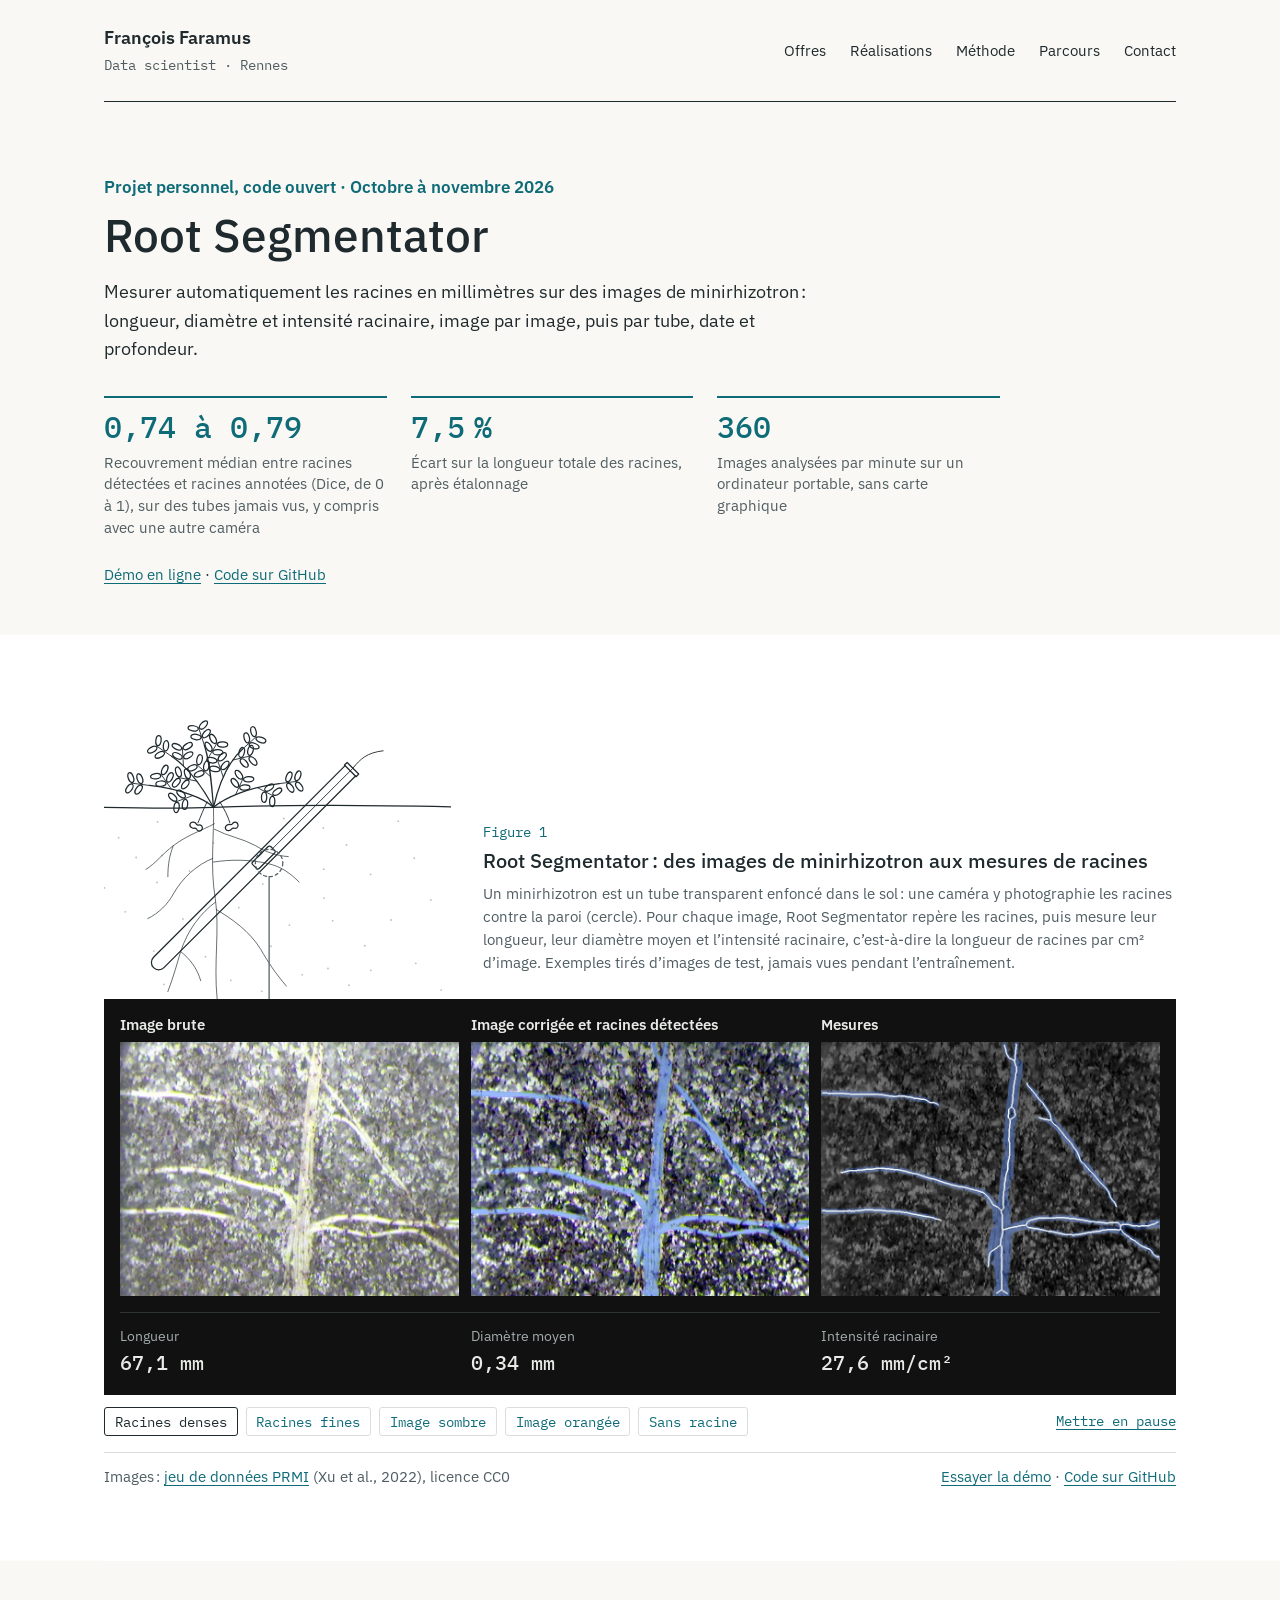
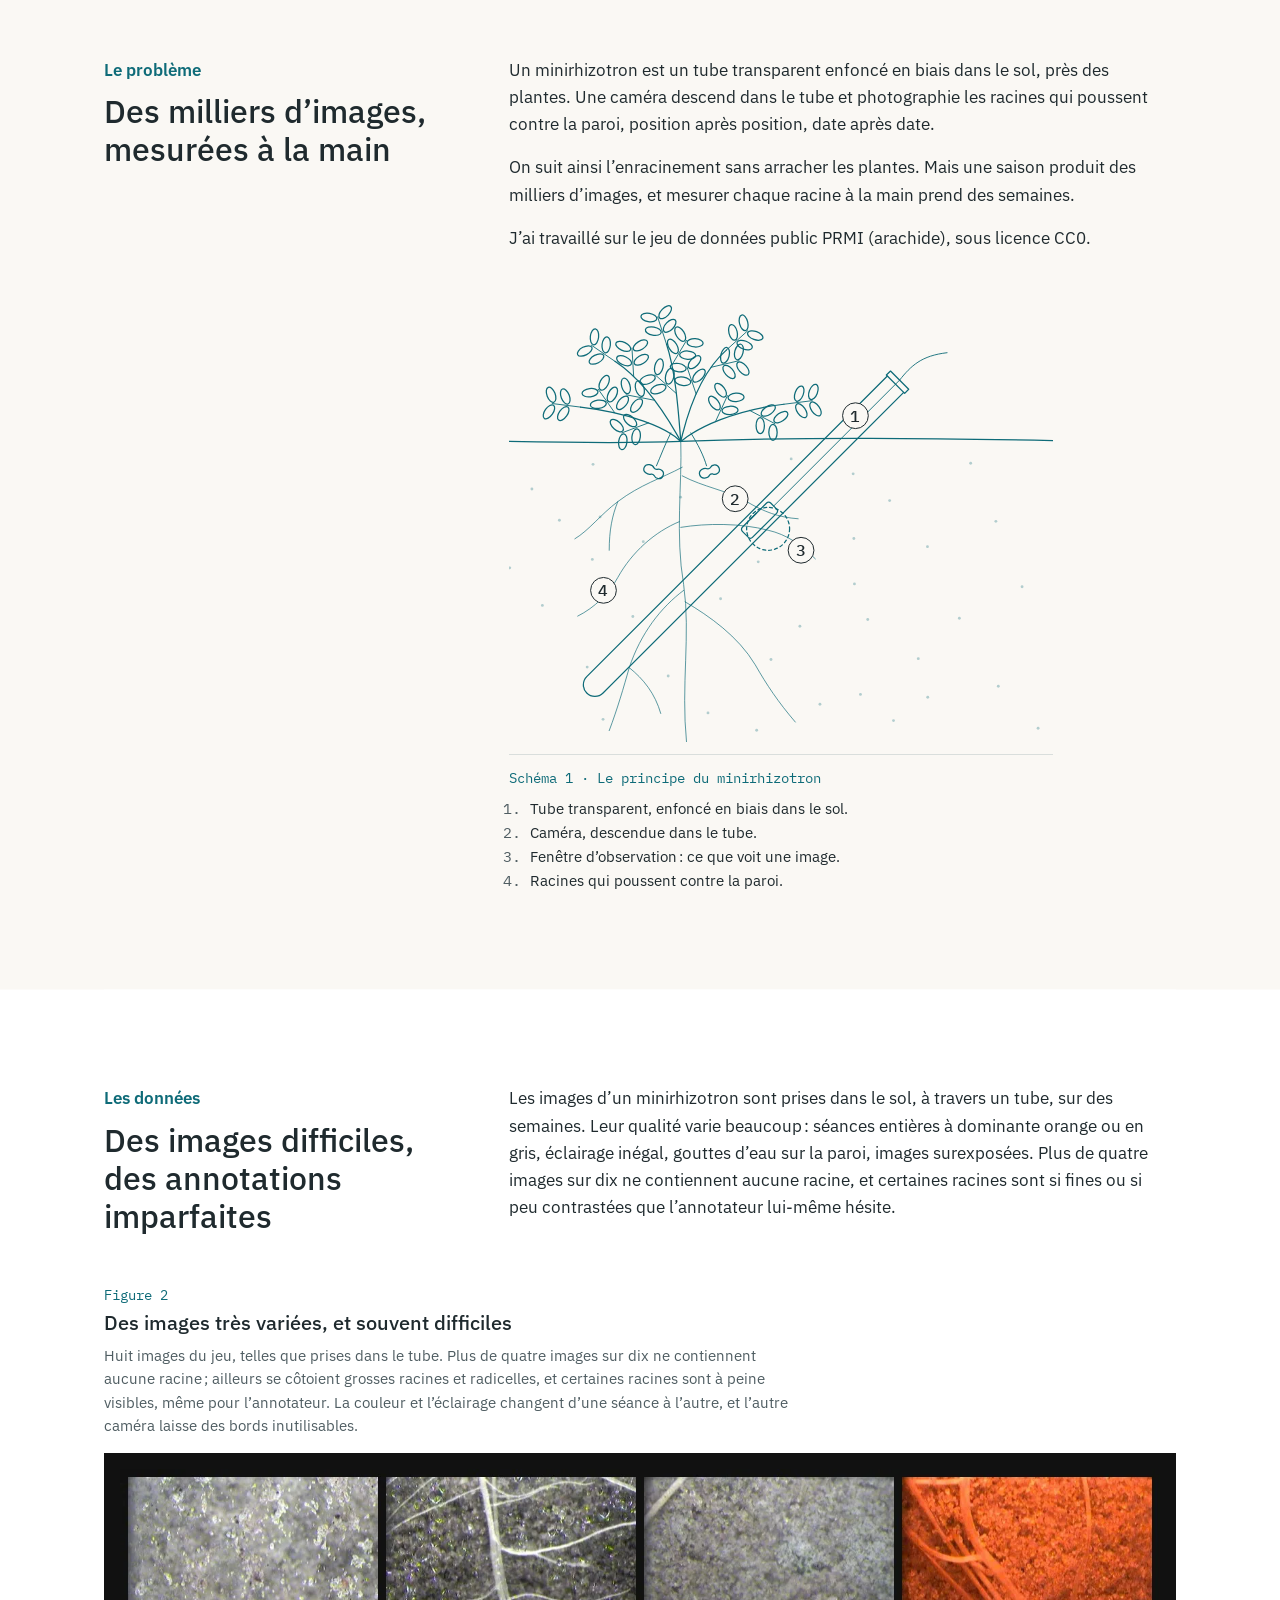
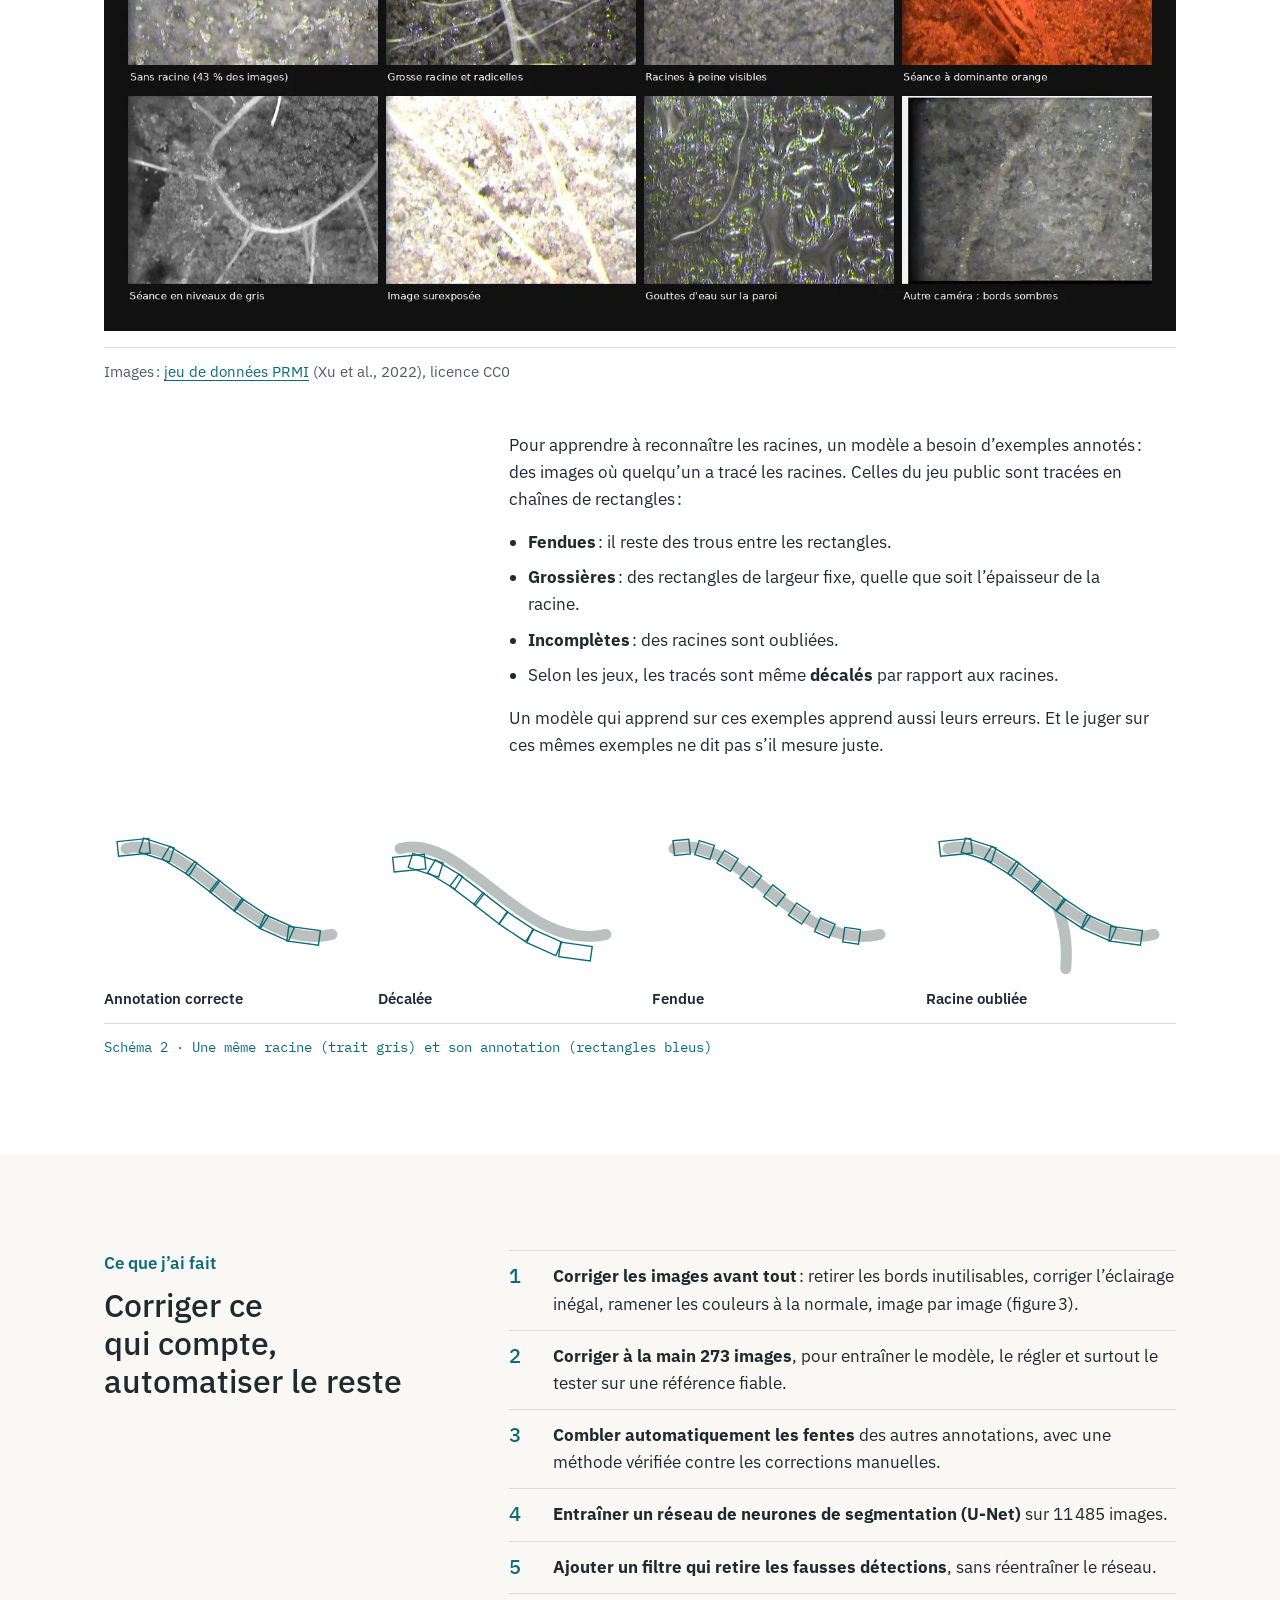
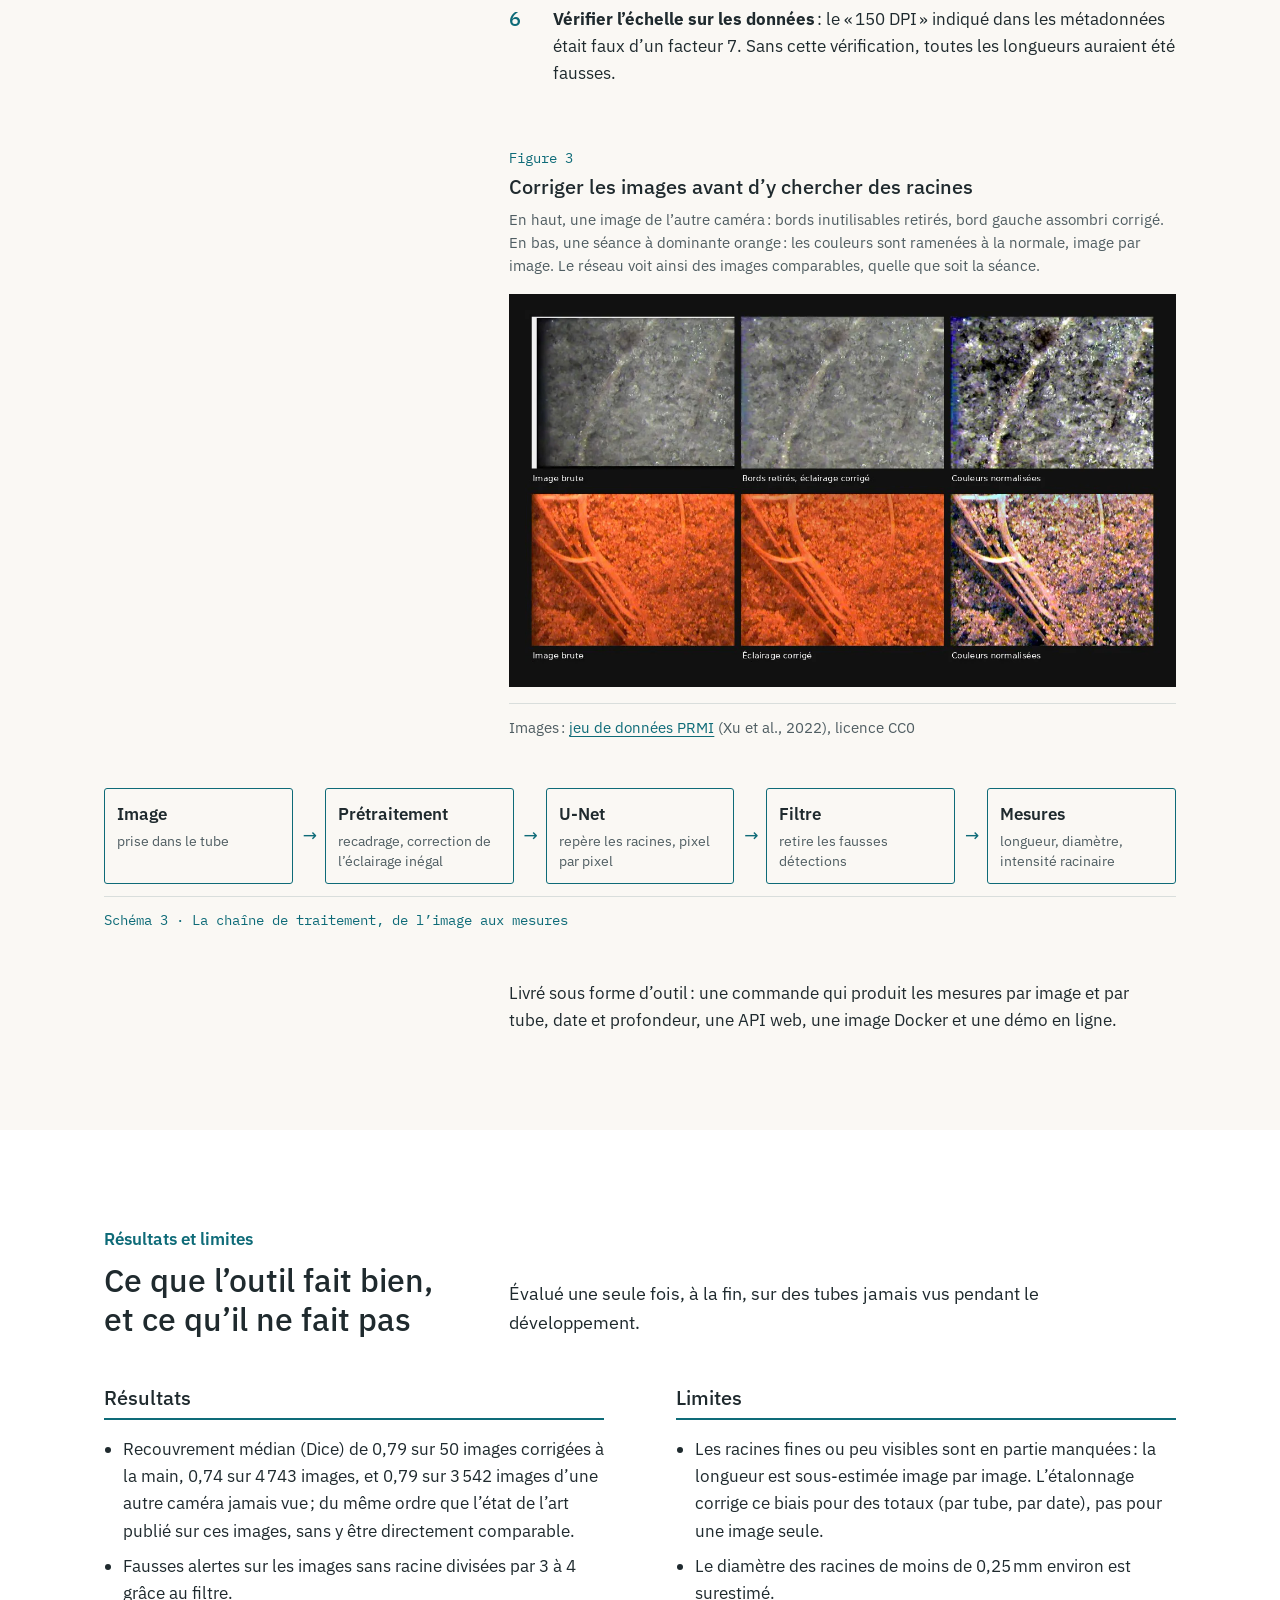
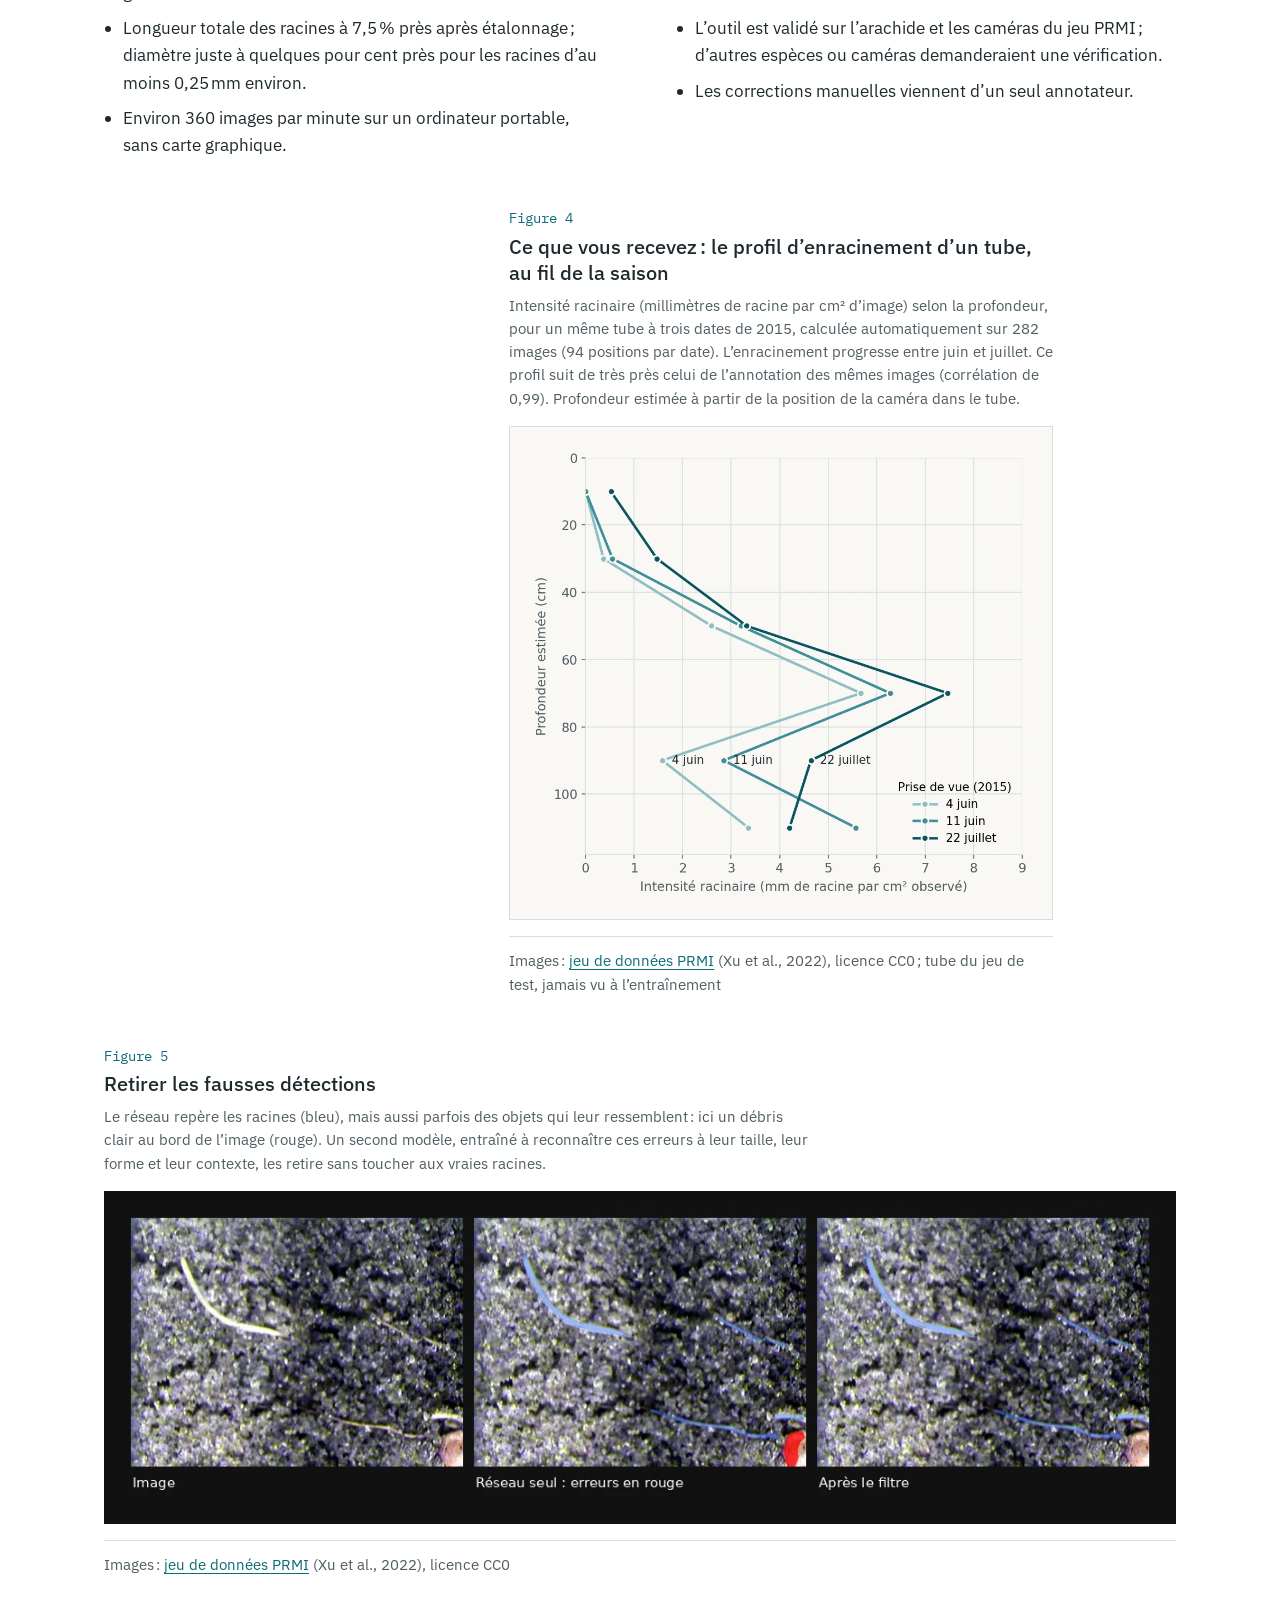
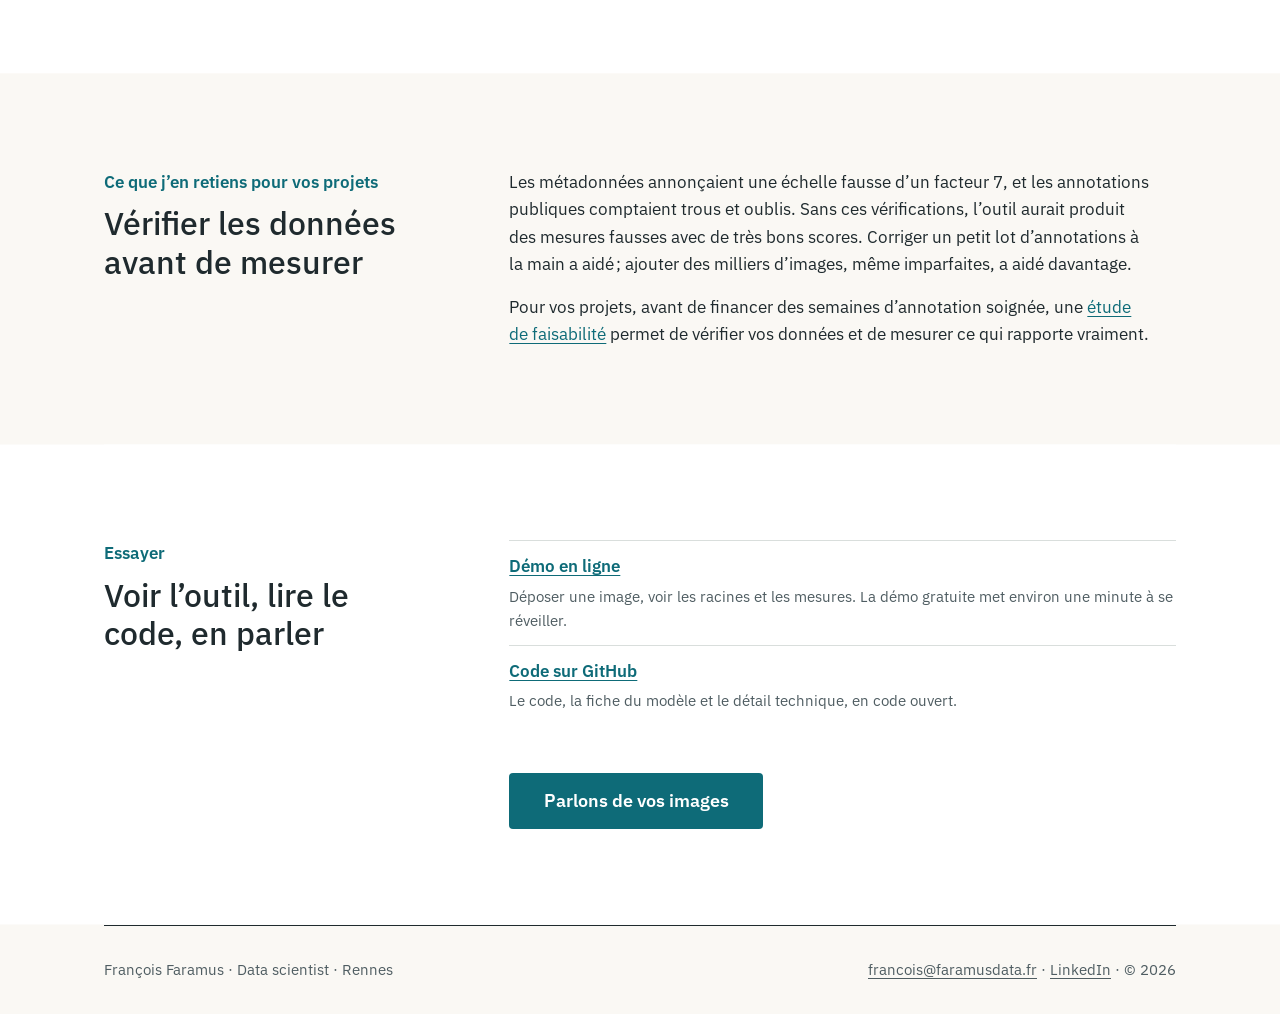
==== commit e7b510b3: "Affichage mobile : menu sur une ligne, panneaux empilés, espacements réduits ; adresse sans cédille" ====
--- a/projets/root-segmentator.html
+++ b/projets/root-segmentator.html
@@ -489,7 +489,7 @@
     <div class="conteneur">
       <div class="pied-contenu">
         <p>François Faramus · Data scientist · Rennes</p>
-        <p><a href="mailto:fran%C3%A7ois@faramusdata.fr">françois@faramusdata.fr</a> · <a href="https://www.linkedin.com/in/fran%C3%A7ois-faramus-0814b5271/">LinkedIn</a> · © 2026</p>
+        <p><a href="mailto:francois@faramusdata.fr">francois@faramusdata.fr</a> · <a href="https://www.linkedin.com/in/fran%C3%A7ois-faramus-0814b5271/">LinkedIn</a> · © 2026</p>
       </div>
     </div>
   </footer>
--- a/assets/css/style.css
+++ b/assets/css/style.css
@@ -233,14 +233,15 @@
 }
 
 
-/* Accueil : l'accroche est équilibrée par un encadré « En bref » en marge,
-   comme le résumé d'un article ; la figure forme ensuite sa propre section. */
+/* Accueil : texte et bouton à gauche, photo à droite, centrée verticalement ;
+   puis « En bref » en bande horizontale sur toute la largeur. */
 
 .accroche {
   display: grid;
   grid-template-columns: minmax(0, 7fr) minmax(0, 4fr);
-  align-items: start;
+  align-items: center;
   column-gap: var(--espace-8);
+  row-gap: var(--espace-8);
   padding-block: var(--espace-8);
 }
 
@@ -264,49 +265,27 @@
   margin-top: var(--espace-6);
 }
 
-.en-bref {
-  padding-left: var(--espace-6);
-  border-left: 1px solid var(--couleur-filet);
-}
-
-/* Photo en tête de l'encadré « En bref », avec nom et métier : une carte d'identité */
-.carte-identite {
-  margin: 0 0 var(--espace-6);
+.accroche-photo {
+  justify-self: center;
 }
 
 .portrait {
   width: 100%;
-  max-width: 15rem;
+  max-width: 13rem;
   border-radius: 3px;
 }
 
-.carte-identite figcaption {
-  margin-top: var(--espace-3);
-  line-height: 1.4;
-}
-
-.carte-identite strong {
-  display: block;
-  font-weight: 600;
-}
-
-.carte-identite span {
-  color: var(--couleur-texte-secondaire);
-  font-size: var(--taille-1);
-}
-
-.en-bref h2 {
-  font-size: var(--taille-2);
-  font-weight: 600;
+.en-bref {
+  grid-column: 1 / -1;
+  padding-block: var(--espace-5);
+  border-block: 1px solid var(--couleur-filet);
 }
 
 .en-bref dl {
-  margin: var(--espace-3) 0 0;
-}
-
-.en-bref dl > div {
-  padding-block: var(--espace-3);
-  border-top: 1px solid var(--couleur-filet);
+  display: grid;
+  grid-template-columns: repeat(4, minmax(0, 1fr));
+  gap: var(--espace-6);
+  margin: 0;
 }
 
 .en-bref dt {
@@ -319,16 +298,6 @@
   margin: var(--espace-1) 0 0;
   font-size: var(--taille-1);
   line-height: 1.5;
-}
-
-.en-bref ul {
-  margin: 0;
-  padding: 0;
-  list-style: none;
-}
-
-.en-bref li + li {
-  margin-top: var(--espace-1);
 }
 
 /* Bandes : une section sur deux sur fond blanc, sur toute la largeur de l'écran.
@@ -1292,19 +1261,21 @@
 @media (max-width: 52rem) {
   .accroche {
     grid-template-columns: minmax(0, 1fr);
-    row-gap: var(--espace-7);
+    row-gap: var(--espace-6);
     padding-block: var(--espace-7);
   }
 
+  .accroche-photo {
+    justify-self: start;
+  }
+
   .portrait {
-    max-width: 13rem;
-  }
-
-  .en-bref {
-    padding-top: var(--espace-5);
-    padding-left: 0;
-    border-top: 1px solid var(--couleur-filet);
-    border-left: 0;
+    max-width: 11rem;
+  }
+
+  .en-bref dl {
+    grid-template-columns: repeat(2, minmax(0, 1fr));
+    gap: var(--espace-5) var(--espace-5);
   }
 
   .vitrine,
@@ -1439,6 +1410,163 @@
   }
 }
 
+/* Téléphones (640 px et moins). Complète le bloc précédent ; ne touche pas à l'affichage sur ordinateur. */
+@media (max-width: 40rem) {
+  /* En-tête : le menu tient sur une ligne, défilable s'il manque de place */
+  .entete {
+    row-gap: var(--espace-3);
+    padding-block: var(--espace-4) var(--espace-3);
+  }
+
+  .navigation {
+    flex-basis: 100%;
+    min-width: 0;
+  }
+
+  .navigation ul {
+    flex-wrap: nowrap;
+    justify-content: space-between;
+    gap: var(--espace-3);
+    overflow-x: auto;
+    scrollbar-width: none;
+  }
+
+  .navigation ul::-webkit-scrollbar {
+    display: none;
+  }
+
+  .navigation li {
+    flex-shrink: 0;
+  }
+
+  .navigation a {
+    display: block;
+    padding-block: var(--espace-2);
+    font-size: var(--taille-0);
+  }
+
+  /* Espacements verticaux réduits de moitié environ */
+  .accroche {
+    row-gap: var(--espace-5);
+    padding-block: var(--espace-6);
+  }
+
+  .vitrine,
+  .section {
+    padding-block: calc(var(--espace-8) / 2);
+  }
+
+  .section {
+    row-gap: var(--espace-5);
+  }
+
+  .page-entete {
+    padding-block: var(--espace-6) var(--espace-5);
+  }
+
+  /* Haut de page : photo centrée, « En bref » sur une colonne avec un filet entre les blocs */
+  .accroche-photo {
+    justify-self: center;
+  }
+
+  .portrait {
+    max-width: 14rem;
+  }
+
+  .en-bref {
+    padding-block: 0;
+  }
+
+  .en-bref dl {
+    grid-template-columns: minmax(0, 1fr);
+    gap: 0;
+  }
+
+  .en-bref dl > div {
+    padding-block: var(--espace-3);
+  }
+
+  .en-bref dl > div + div {
+    border-top: 1px solid var(--couleur-filet);
+  }
+
+  /* Figure 1 : dessin réduit et centré, panneaux empilés sur toute la largeur */
+  .figure {
+    grid-template-columns: minmax(0, 1fr);
+    grid-template-areas:
+      "legende"
+      "schema"
+      "cadre"
+      "commandes"
+      "source"
+      "actions";
+  }
+
+  .figure-schema {
+    justify-self: center;
+    max-width: 15rem;
+  }
+
+  .figure-cadre {
+    padding: var(--espace-3);
+  }
+
+  .panneaux {
+    grid-template-columns: minmax(0, 1fr);
+    gap: var(--espace-4);
+  }
+
+  .panneau-titre {
+    font-size: var(--taille-1);
+  }
+
+  /* Mesures : une ligne chacune, intitulé à gauche, valeur à droite */
+  .figure-mesures {
+    grid-template-columns: minmax(0, 1fr);
+    gap: 0;
+    padding-top: var(--espace-1);
+  }
+
+  .figure-mesures div {
+    display: flex;
+    align-items: baseline;
+    justify-content: space-between;
+    gap: var(--espace-4);
+    padding-block: var(--espace-2);
+  }
+
+  .figure-mesures div + div {
+    border-top: 1px solid #2E3335;
+  }
+
+  .figure-mesures dt {
+    font-size: var(--taille-1);
+    white-space: nowrap;
+  }
+
+  .figure-mesures dd {
+    font-size: var(--taille-3);
+    text-align: right;
+  }
+
+  /* Exemples : une seule ligne, défilable horizontalement */
+  .figure-commandes {
+    min-width: 0;
+  }
+
+  .exemples {
+    flex-wrap: nowrap;
+    width: 100%;
+    overflow-x: auto;
+    padding-bottom: var(--espace-2);
+  }
+
+  .exemple {
+    flex-shrink: 0;
+    white-space: nowrap;
+  }
+}
+
 @media (prefers-reduced-motion: reduce) {
   *,
   *::before,
